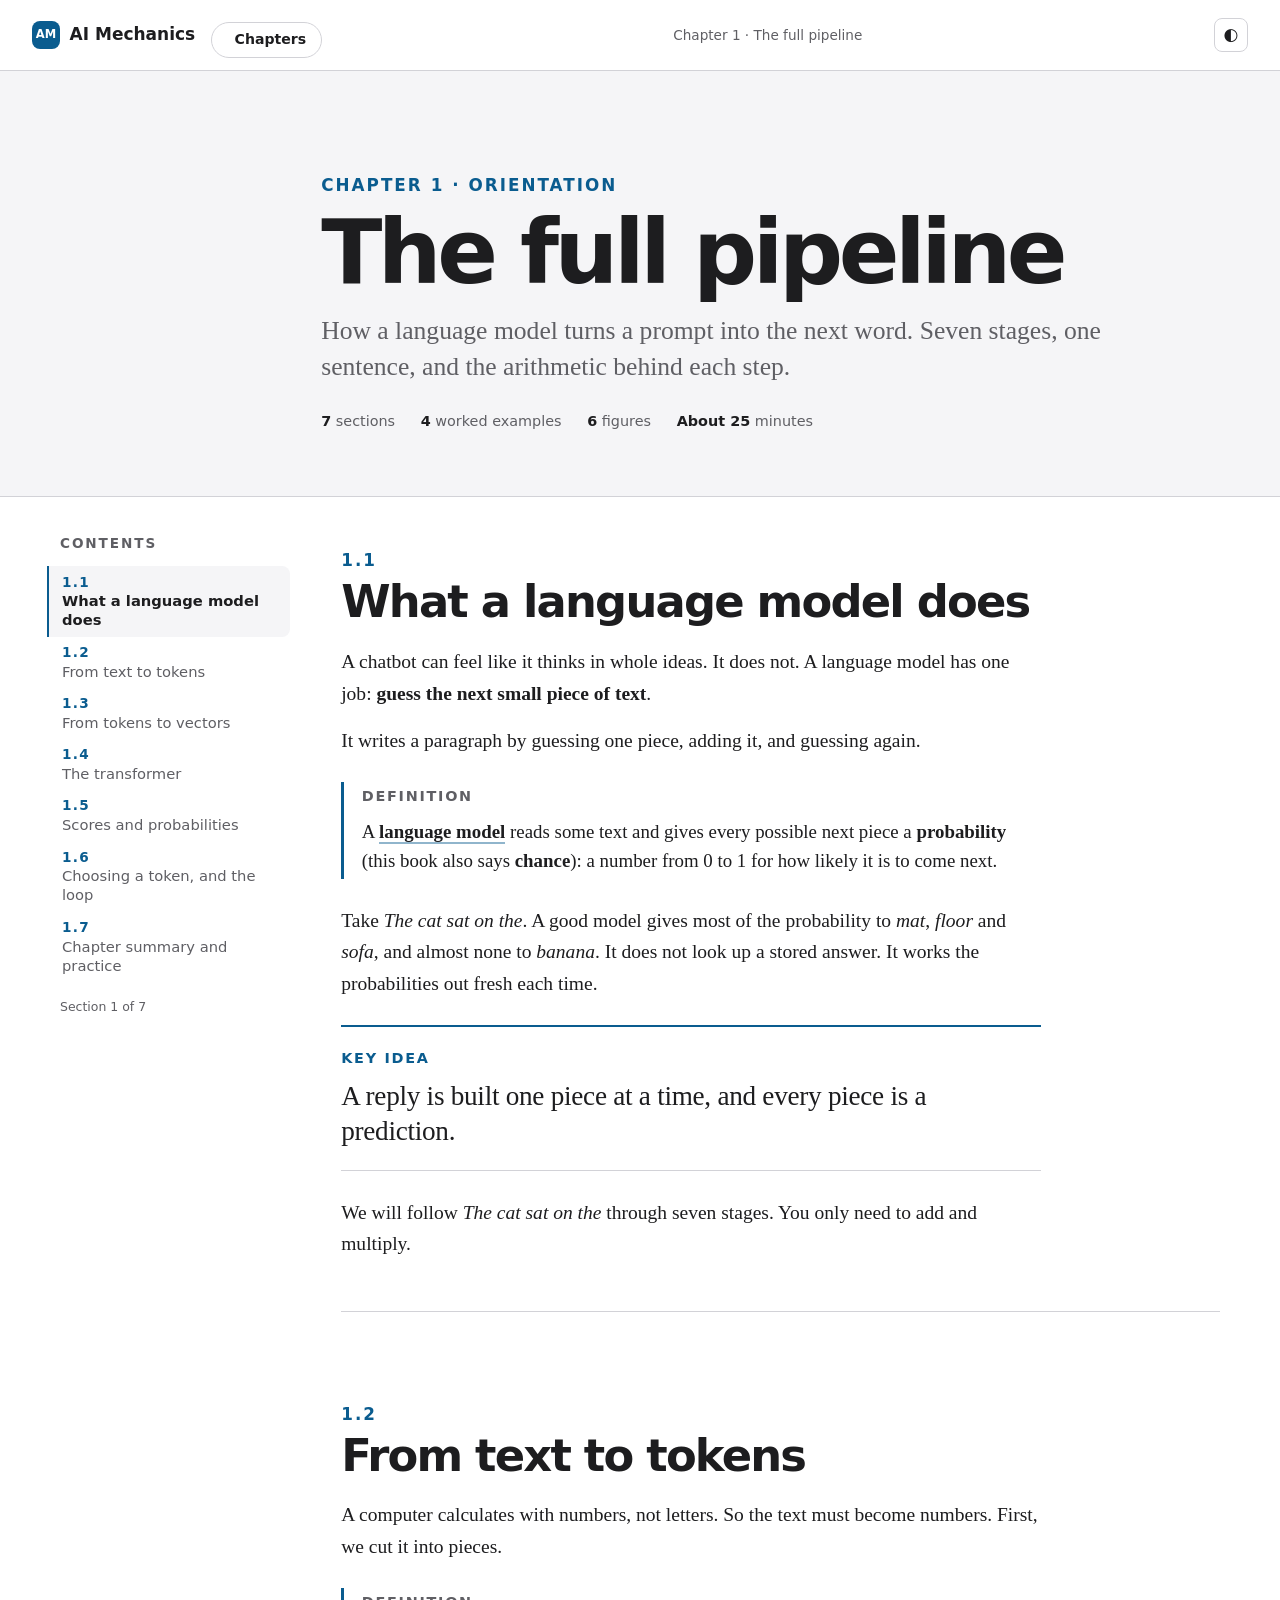
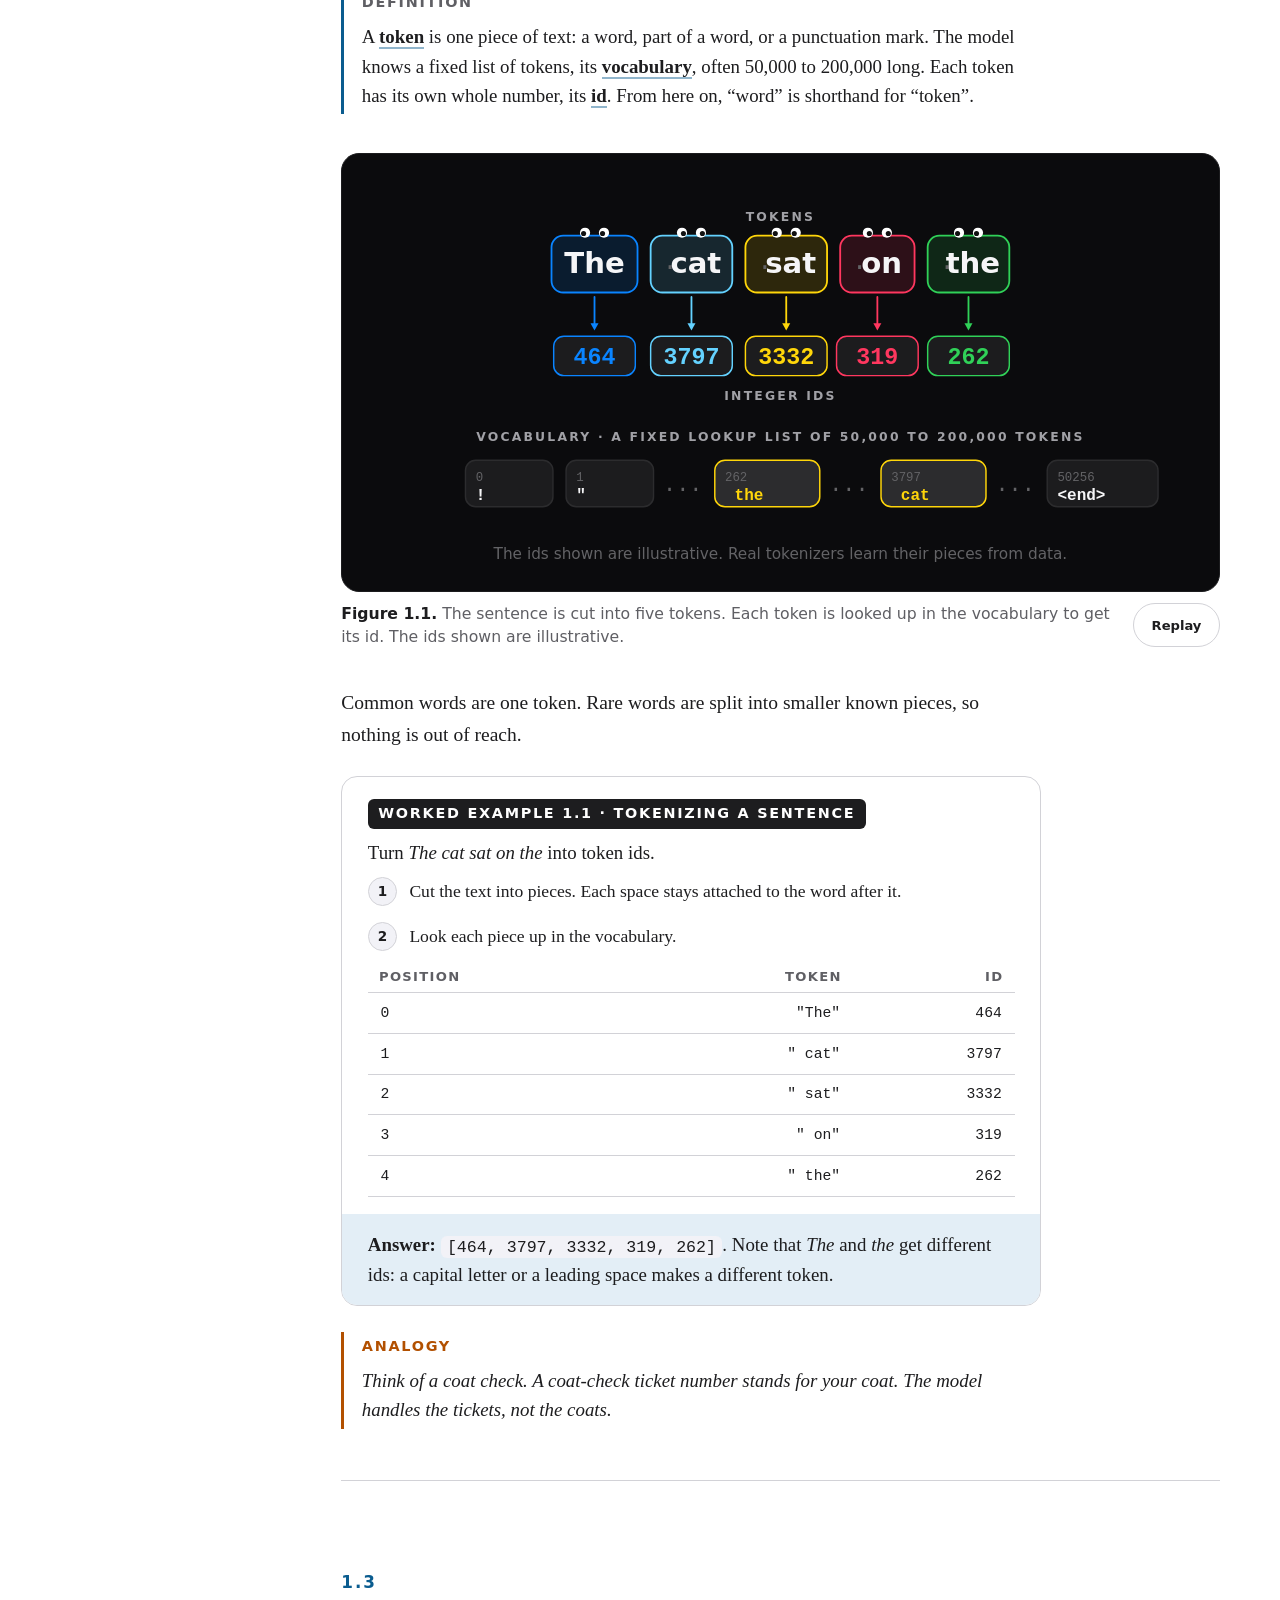
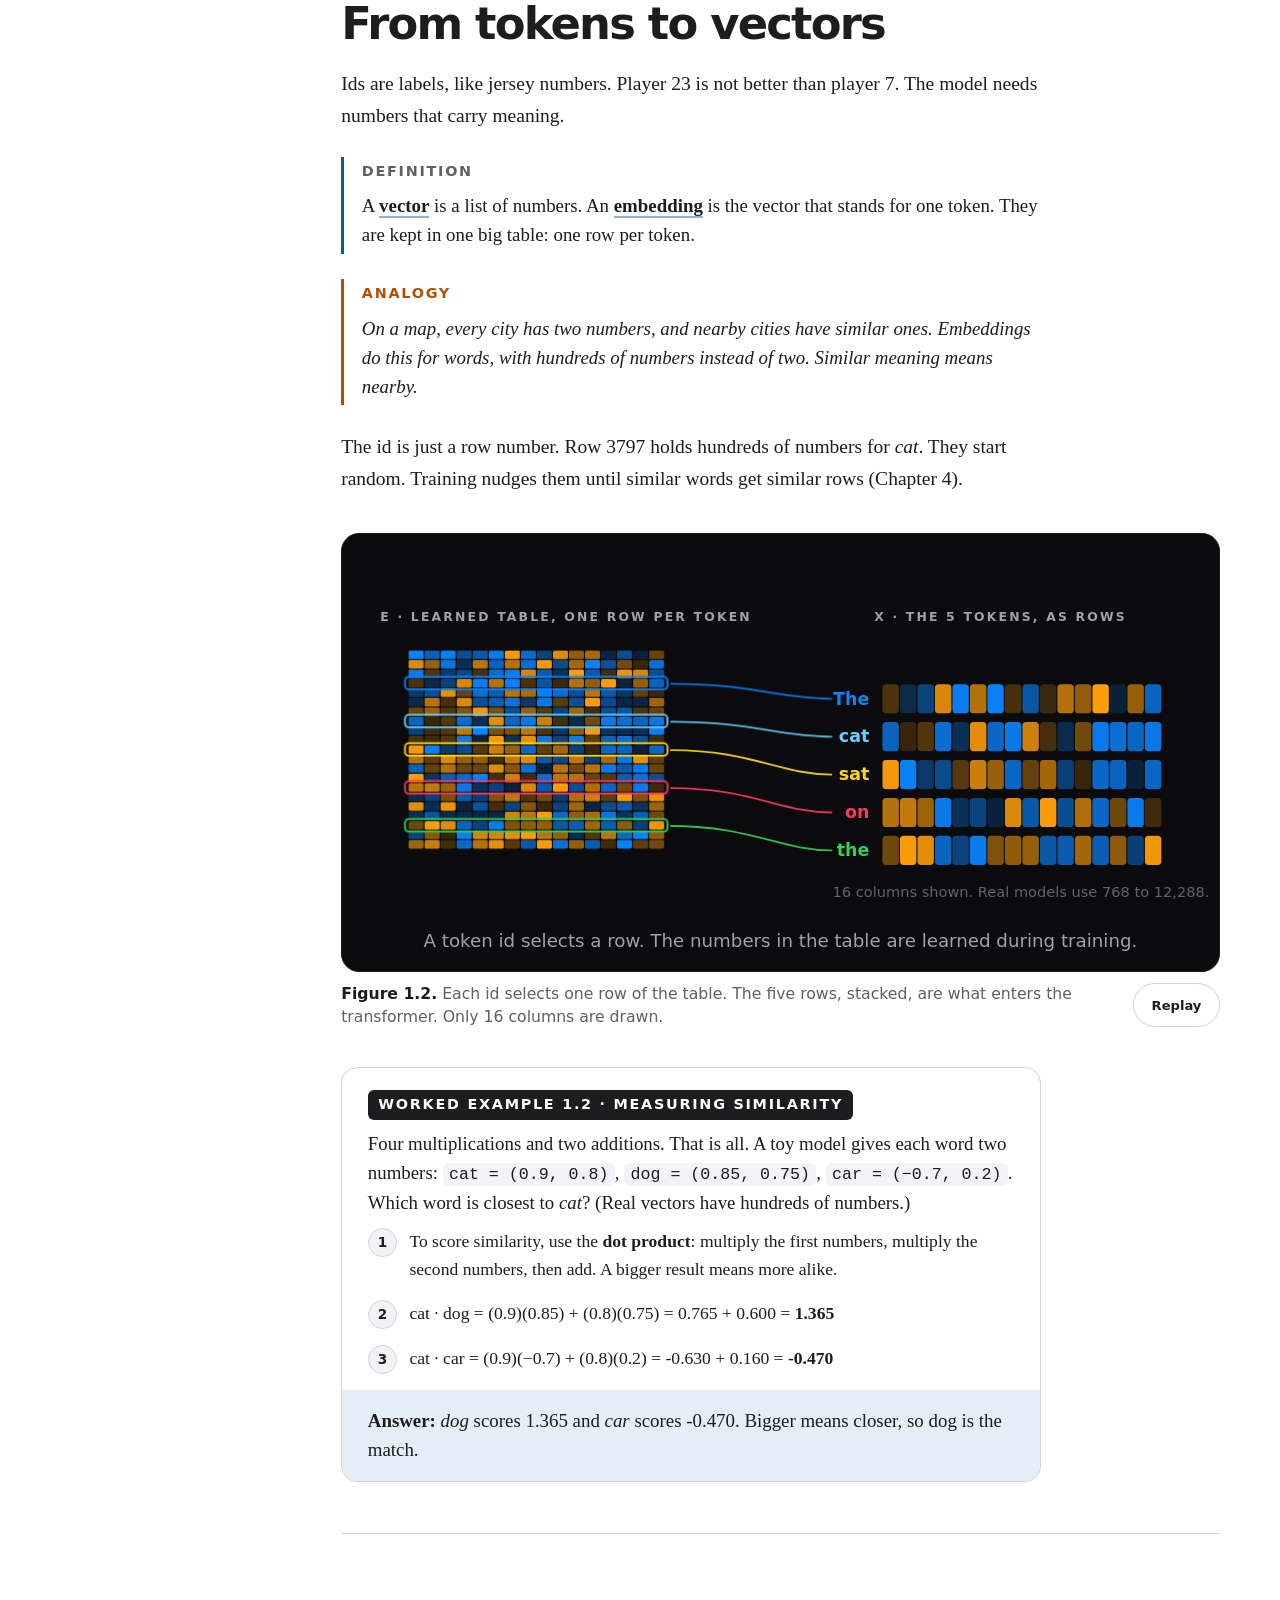
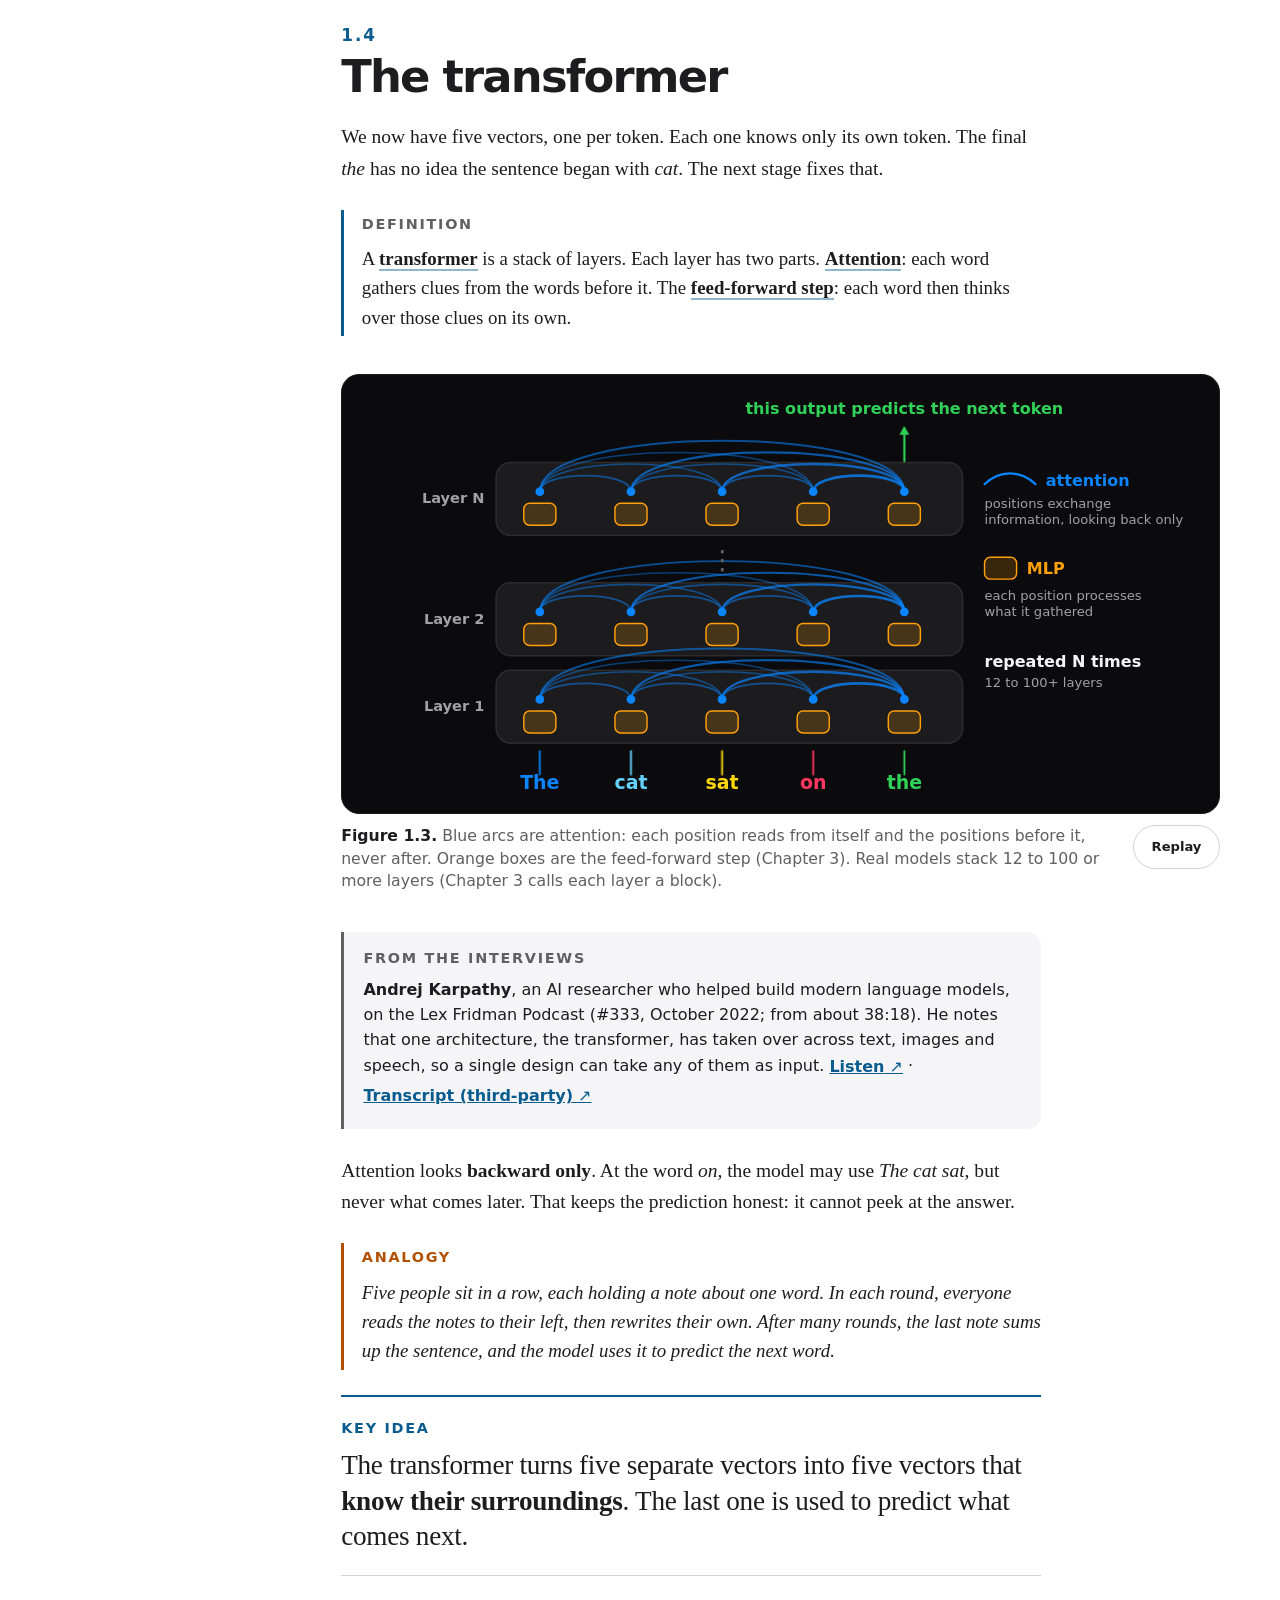
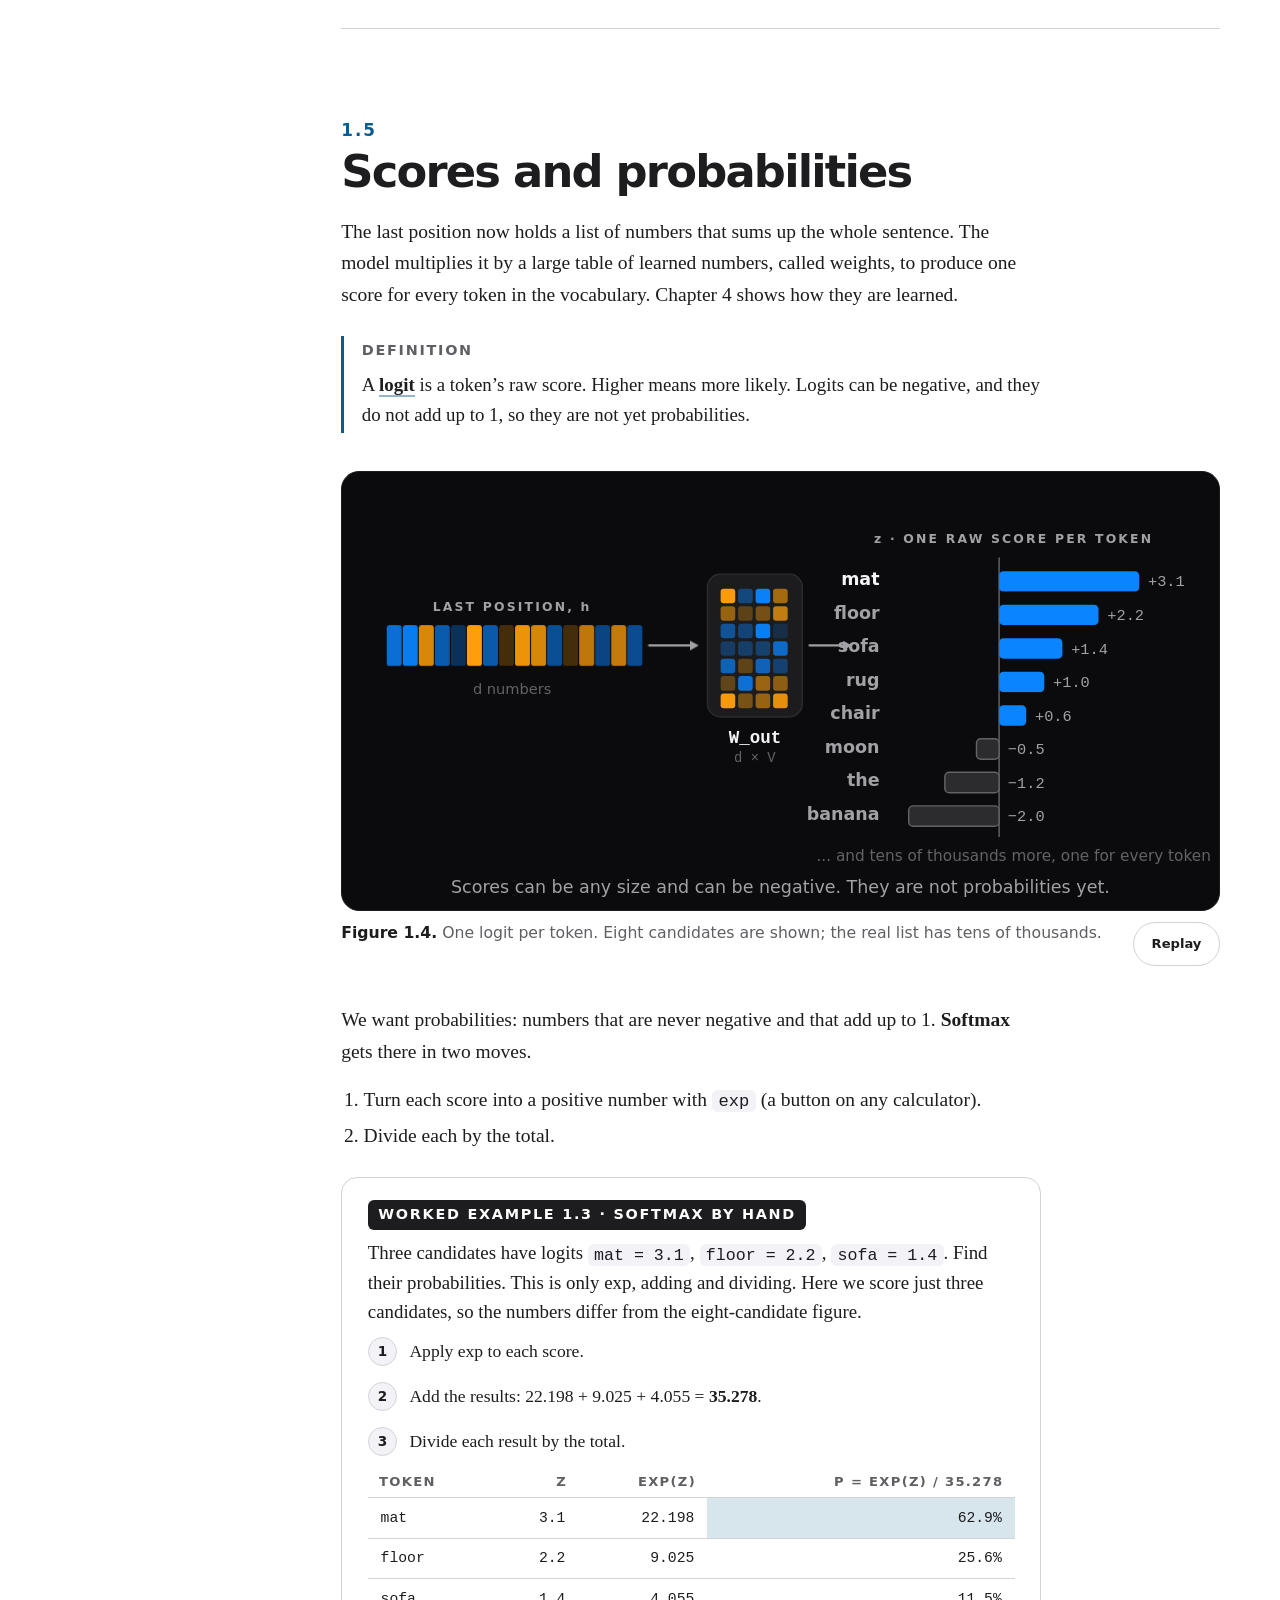
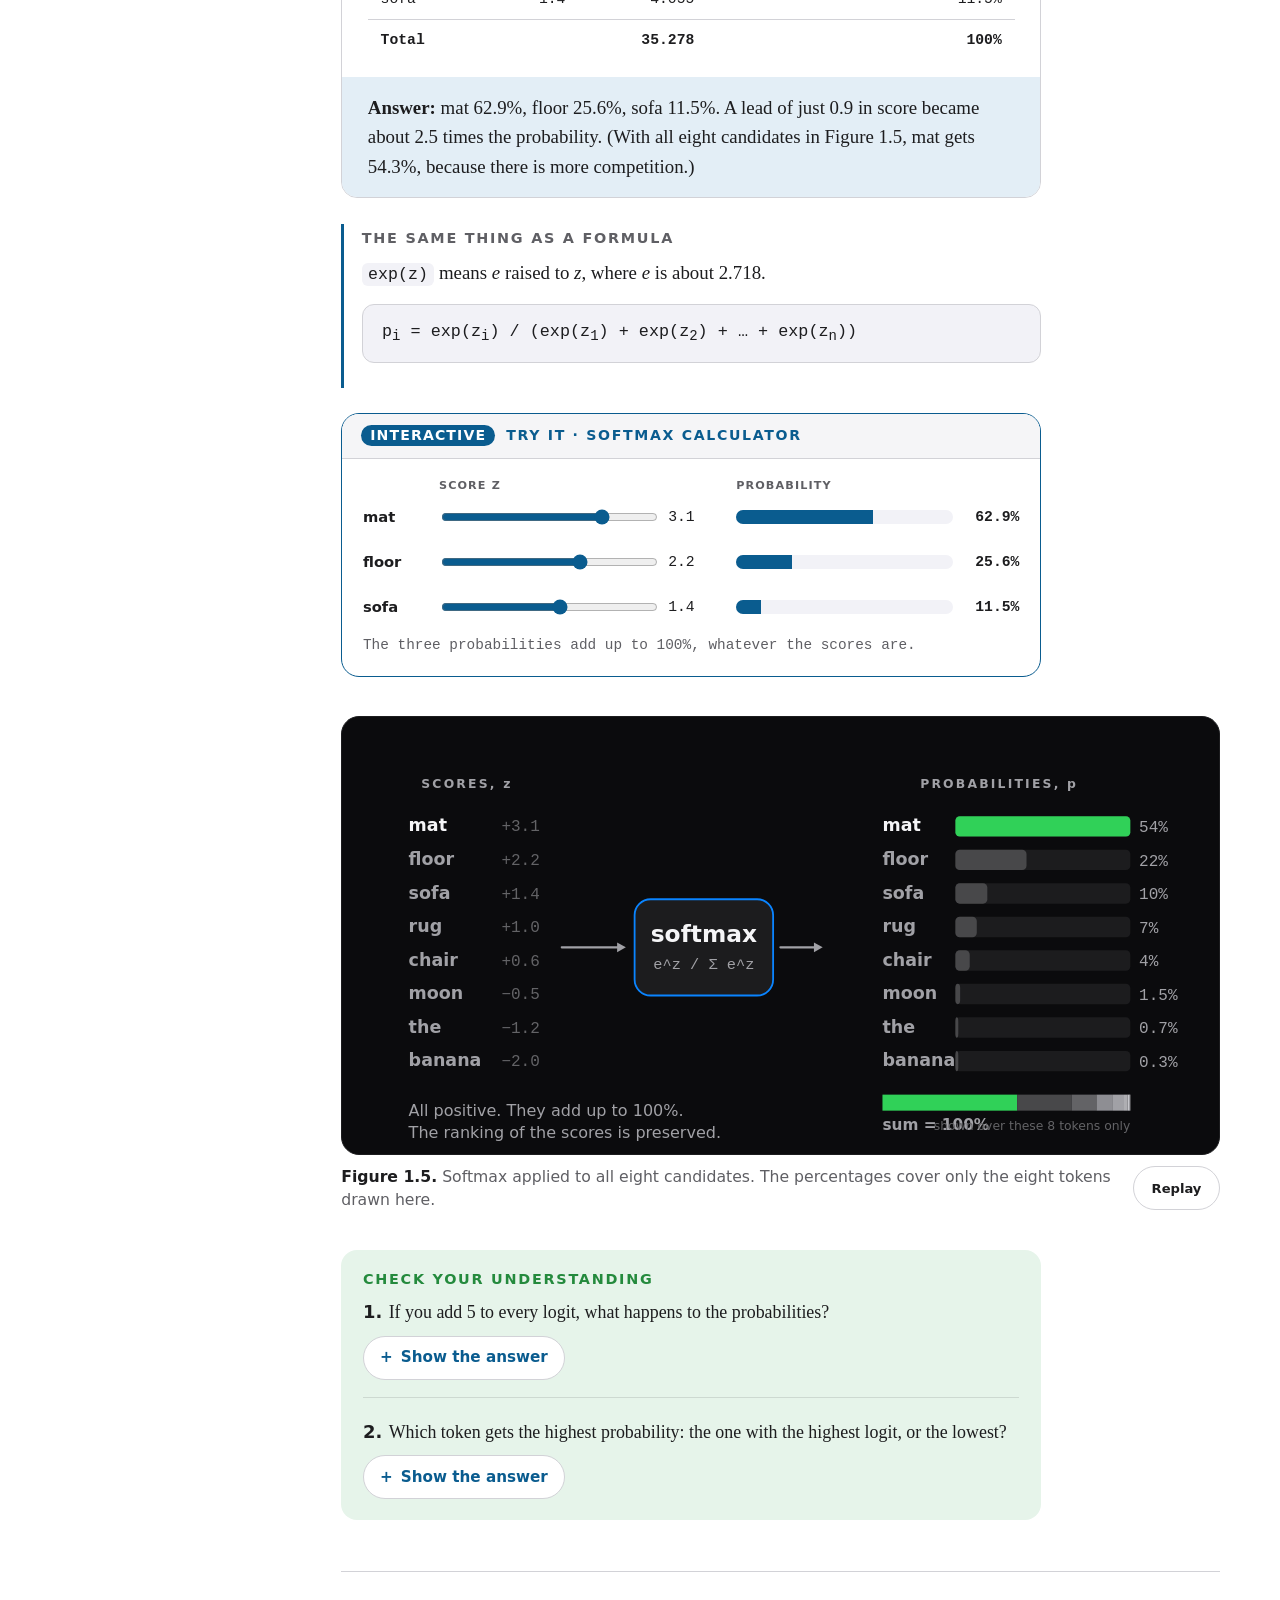
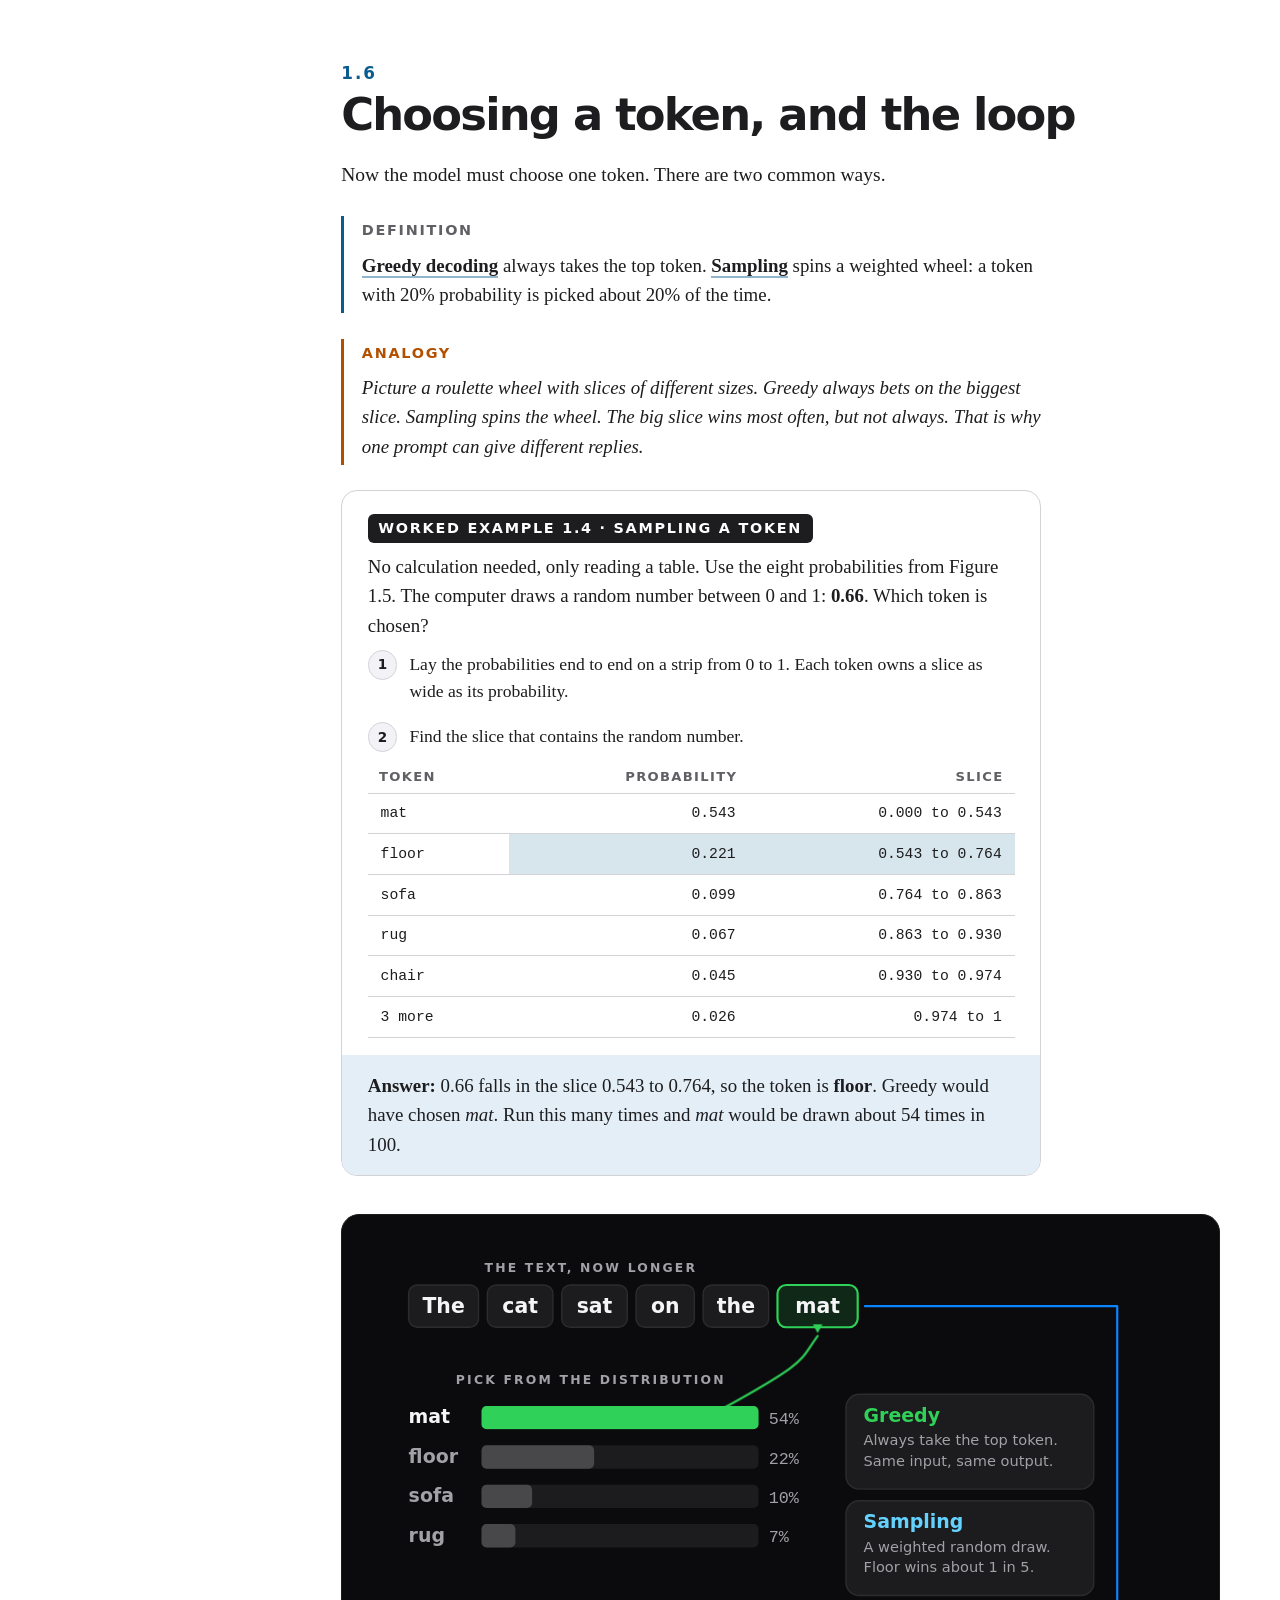
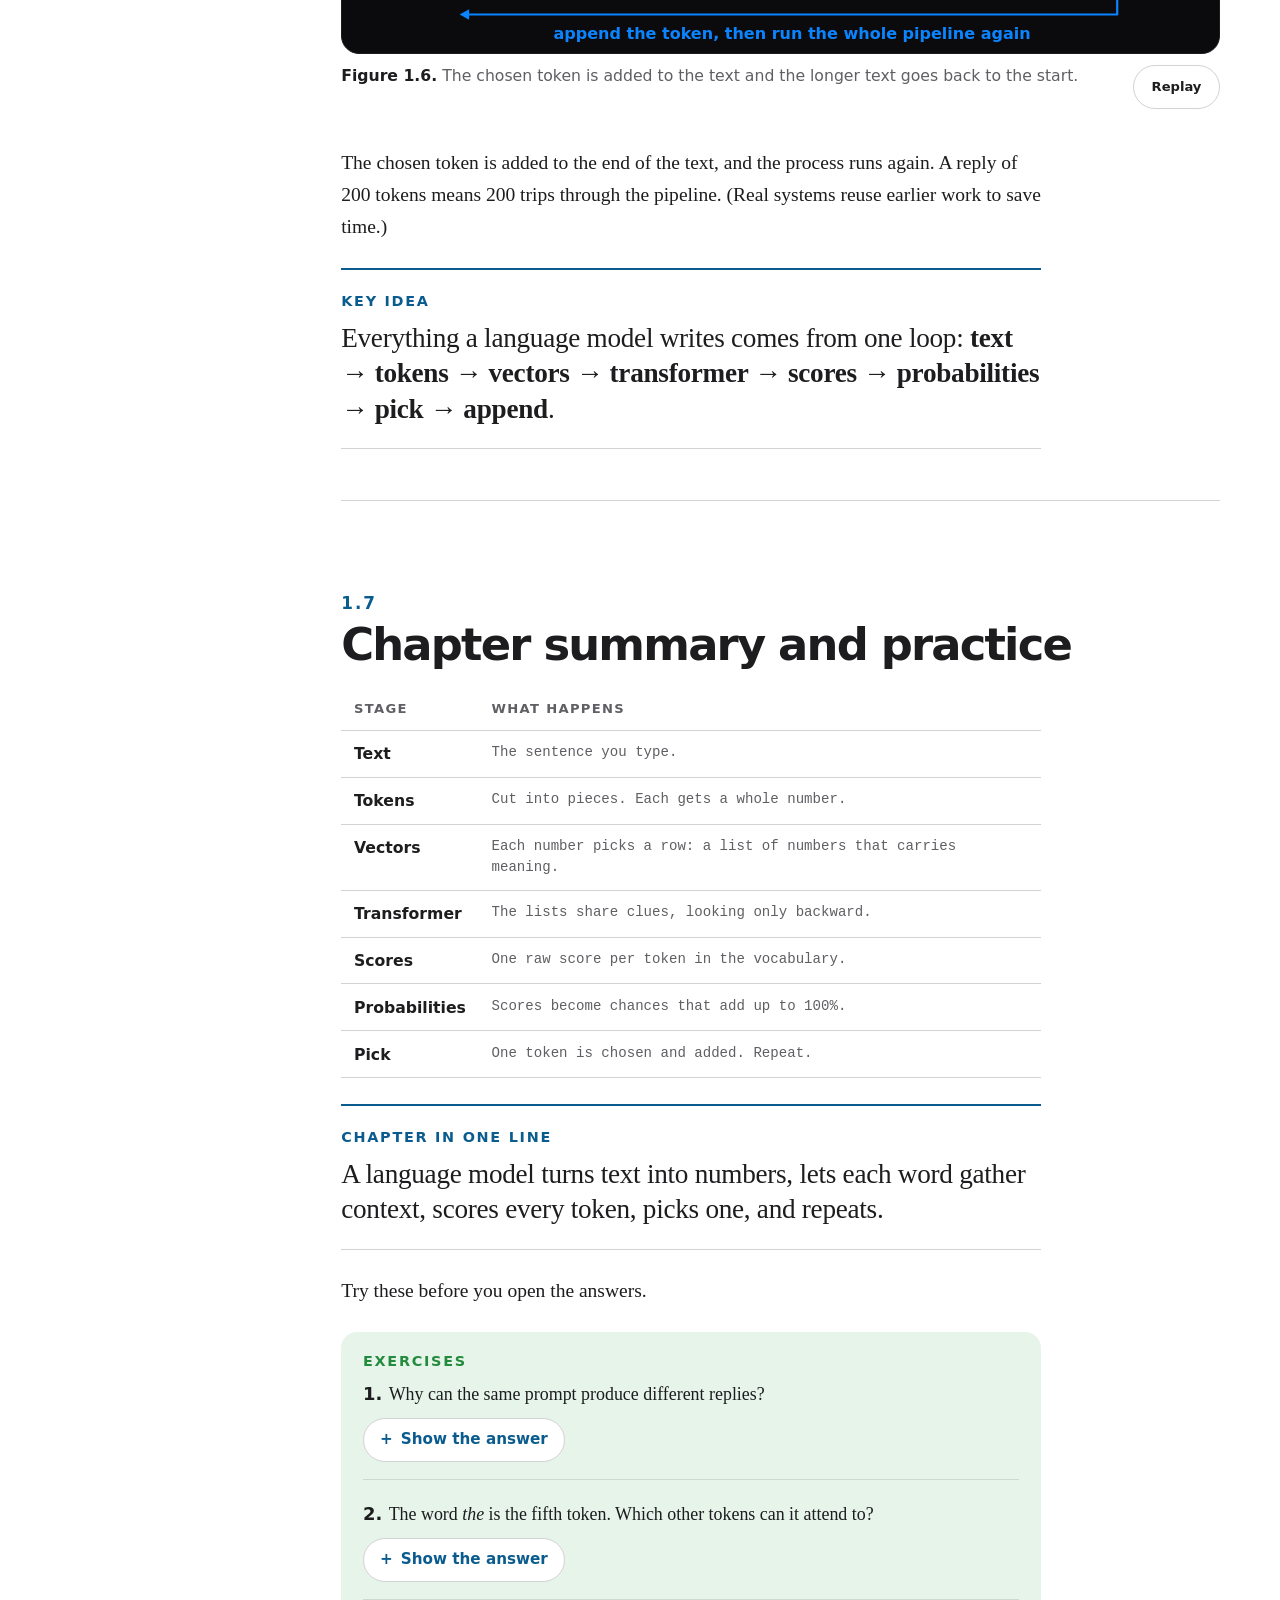
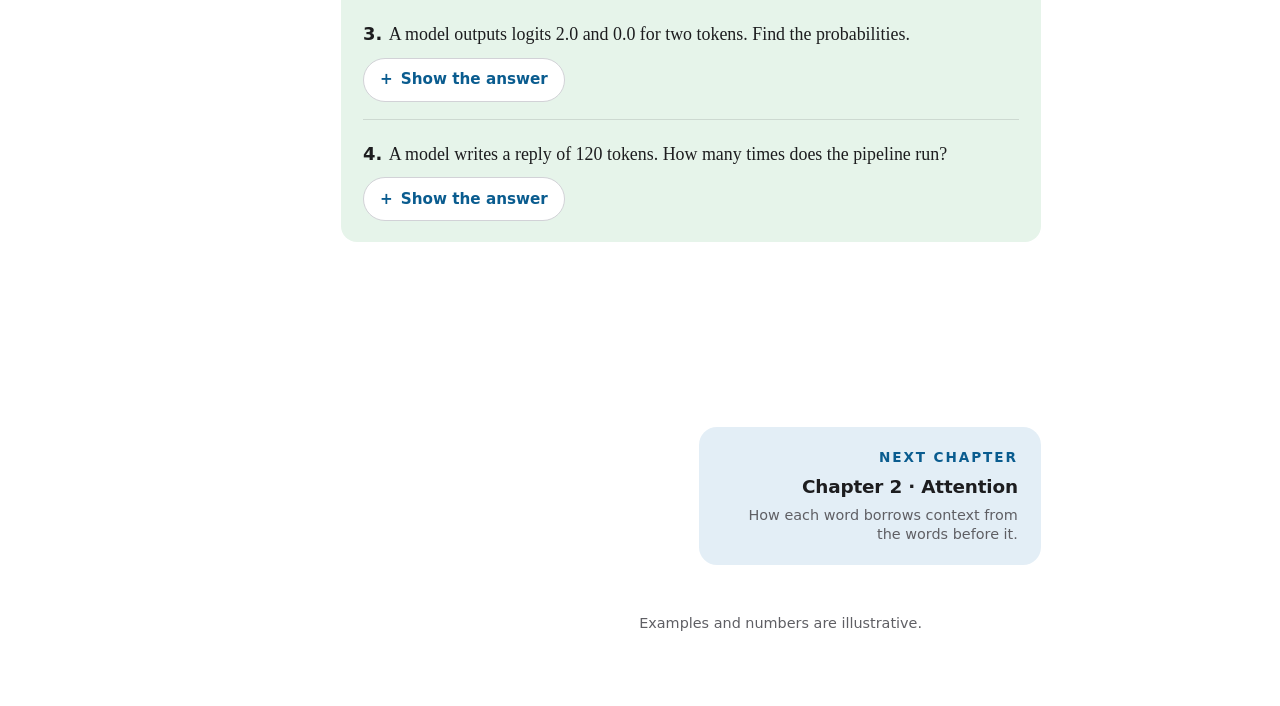
==== chapter1.html @ 391e8fcd "Publish AI Mechanics: a nine-chapter course on how large language models work Static site (HTML, CSS" ====
<!doctype html>
<html lang="en">
<head>
<meta charset="utf-8">
<meta name="viewport" content="width=device-width, initial-scale=1">
<title>AI Mechanics: Chapter 1, The full pipeline</title>
<meta name="description" content="Follow one sentence from text to next word in seven stages.">
<meta name="theme-color" content="#0a5c8f">
<link rel="icon" href="favicon.svg" type="image/svg+xml">
<link rel="apple-touch-icon" href="assets/apple-touch-icon.png">
<link rel="canonical" href="https://matthewschmidt1-lgtm.github.io/ai-mechanics/chapter1.html">
<meta property="og:type" content="website">
<meta property="og:site_name" content="AI Mechanics">
<meta property="og:title" content="AI Mechanics: Chapter 1, The full pipeline">
<meta property="og:description" content="Follow one sentence from text to next word in seven stages.">
<meta property="og:url" content="https://matthewschmidt1-lgtm.github.io/ai-mechanics/chapter1.html">
<meta property="og:image" content="https://matthewschmidt1-lgtm.github.io/ai-mechanics/assets/og.png">
<meta name="twitter:card" content="summary_large_image">
<link rel="stylesheet" href="css/book.css?v=1.1">
</head>
<body>
<div id="app"><noscript><p style="font:17px/1.5 -apple-system,Segoe UI,Roboto,sans-serif;max-width:34em;margin:4rem auto;padding:0 1.2rem">AI Mechanics needs JavaScript to show its chapters and figures. Please turn it on, or open this page in a different browser.</p></noscript></div>
<script>window.__video=1; window.__story=0;</script>
<script src="js/kit.js?v=1.0"></script>
<script src="js/chapters.js?v=1.0"></script>
<script src="js/ill1.js?v=1.0"></script>
<script src="js/book.js?v=1.0"></script>
<script src="js/chapter1.js?v=1.0"></script>
</body>
</html>
---- css/book.css ----
:root{
  --bg:#fff; --bg2:#f5f5f7; --panel:#fff; --panel2:#f2f2f7; --ink:#1d1d1f; --muted:#5f5f64; --line:#d2d2d7;
  --brand:#0a5c8f; --on-brand:#fff; --good:#248a3d; --warn:#b25000; --canvas:#0b0b0d; --tint:#e3eef6; --tint2:#fdf3e1; --tint3:#e6f4ea;
  --serif:"New York","Iowan Old Style","Palatino Linotype",Palatino,Georgia,"Times New Roman",serif; --sans:-apple-system,BlinkMacSystemFont,"SF Pro Display","SF Pro Text","Segoe UI",Roboto,system-ui,"Helvetica Neue",Arial,sans-serif;
  --mono:ui-monospace,"SF Mono",Menlo,Consolas,"Liberation Mono",monospace; color-scheme:light;
}
@media (prefers-color-scheme: dark){:root:not([data-theme=light]){
  --bg:#000; --bg2:#0a0a0c; --panel:#1c1c1e; --panel2:#2c2c2e; --ink:#f5f5f7; --muted:#a1a1a6; --line:#3a3a3c;
  --brand:#3aa0d8; --on-brand:#06202f; --good:#30d158; --warn:#ff9f0a; --tint:#0a2433; --tint2:#2b2108; --tint3:#0d2616; color-scheme:dark;}}
:root[data-theme=dark]{--bg:#000; --bg2:#0a0a0c; --panel:#1c1c1e; --panel2:#2c2c2e; --ink:#f5f5f7; --muted:#a1a1a6; --line:#3a3a3c;--brand:#3aa0d8; --on-brand:#06202f; --good:#30d158; --warn:#ff9f0a; --tint:#0a2433; --tint2:#2b2108; --tint3:#0d2616; color-scheme:dark}
*{box-sizing:border-box}
html{scroll-behavior:smooth;scroll-padding-top:76px}
body{margin:0;background:var(--bg);color:var(--ink);font-family:var(--sans);font-size:17px;line-height:1.5;-webkit-font-smoothing:antialiased}
h1,h2,h3,h4,p,ol,ul{margin:0}
button{font:inherit;color:inherit}
svg{display:block;max-width:100%}
a{color:var(--brand)}

.top{position:sticky;top:0;z-index:40;display:flex;align-items:center;gap:1rem;padding:.75rem clamp(16px,3vw,32px);background:color-mix(in srgb,var(--bg) 84%,transparent);backdrop-filter:saturate(180%) blur(18px);border-bottom:1px solid var(--line)}
.brand{display:flex;align-items:center;gap:.6rem;font-weight:600;text-decoration:none;color:var(--ink)}
.logo{width:28px;height:28px;border-radius:8px;background:var(--brand);color:var(--on-brand);display:grid;place-items:center;font-size:.72rem;font-weight:700}
.crumb{margin-left:auto;margin-right:auto;font-size:.85rem;color:var(--muted);font-weight:500}
.icon-btn{width:34px;height:34px;border-radius:8px;border:1px solid var(--line);background:transparent;cursor:pointer;display:grid;place-items:center}
.pbar{position:absolute;left:0;bottom:-1px;height:2px;background:var(--brand);width:0}

.chapter-hero{background:var(--bg2);border-bottom:1px solid var(--line);padding:clamp(48px,8vw,104px) clamp(18px,4vw,40px)}
.chapter-hero .in{max-width:1240px;margin:0 auto}
.kicker{font-size:.8rem;font-weight:600;letter-spacing:.14em;text-transform:uppercase;color:var(--brand)}
.chapter-hero h1{font-family:var(--sans);font-size:clamp(2.6rem,7vw,5.6rem);font-weight:600;letter-spacing:-.05em;line-height:1;margin:.6rem 0 1rem}
.chapter-hero .sub{font-family:var(--serif);font-size:clamp(1.2rem,2vw,1.6rem);color:var(--muted);max-width:34em;line-height:1.4}
.meta{display:flex;gap:1.6rem;flex-wrap:wrap;margin-top:1.6rem;font-size:.9rem;color:var(--muted)}
.meta b{color:var(--ink);font-weight:600}

.layout{display:grid;grid-template-columns:230px minmax(0,1fr);gap:clamp(24px,4vw,64px);max-width:1240px;margin:0 auto;padding:0 clamp(18px,4vw,40px)}
.toc{position:sticky;top:76px;align-self:start;padding:36px 0;font-size:.92rem}
.toc h4{font-size:.72rem;letter-spacing:.14em;text-transform:uppercase;color:var(--muted);font-weight:600;margin-bottom:.8rem}
.toc a{display:block;padding:.45rem .8rem;margin-left:-.8rem;border-left:2px solid transparent;color:var(--muted);text-decoration:none;line-height:1.3}
.toc a:hover{color:var(--ink)}
.toc a.on{color:var(--ink);border-left-color:var(--brand);font-weight:600}
.toc a span{display:block;font-size:.72rem;letter-spacing:.1em;color:var(--brand);font-weight:600}
article{min-width:0;padding:clamp(28px,4vw,56px) 0 96px}

section.sec{padding-top:clamp(36px,5vw,64px);margin-top:clamp(20px,3vw,36px);border-top:1px solid var(--line)}
section.sec:first-of-type{border-top:0;margin-top:0;padding-top:0}
.sec-n{font-size:.8rem;font-weight:600;letter-spacing:.14em;color:var(--brand)}
h2{font-family:var(--sans);font-size:clamp(1.9rem,3.6vw,2.8rem);font-weight:600;letter-spacing:-.04em;line-height:1.08;margin:.3rem 0 1.2rem;max-width:20em}
h3{font-family:var(--sans);font-size:1.3rem;font-weight:600;letter-spacing:-.02em;margin:2rem 0 .6rem}
.prose{max-width:700px}
.prose p{font-family:var(--serif);font-size:1.22rem;line-height:1.62;margin:0 0 1.1rem}
.prose p b,.prose p strong{font-weight:700}
.prose p i{font-style:italic}
.term{border-bottom:2px solid color-mix(in srgb,var(--brand) 45%,transparent);font-weight:600}
code,.mono{font-family:var(--mono);font-size:.88em;background:var(--panel2);padding:.1em .38em;border-radius:6px}
.eq{font-family:var(--mono);font-size:1.05rem;background:var(--panel2);border:1px solid var(--line);border-radius:12px;padding:.9rem 1.2rem;margin:1rem 0 1.3rem;max-width:700px;overflow-x:auto;white-space:nowrap}

.box{max-width:700px;border-radius:16px;padding:1.1rem 1.3rem 1.2rem;margin:1.6rem 0;border:1px solid var(--line);background:var(--panel)}
.box .lab{font-size:.72rem;font-weight:700;letter-spacing:.14em;text-transform:uppercase;margin-bottom:.45rem;display:block}
.box p{font-family:var(--serif);font-size:1.12rem;line-height:1.55;margin:0 0 .6rem}
.box p:last-child{margin-bottom:0}
.box.def{border-left:5px solid var(--brand)}.box.def .lab{color:var(--brand)}
.box.key{background:var(--tint);border-color:transparent}.box.key .lab{color:var(--brand)}
.box.analogy{background:var(--tint2);border-color:transparent}.box.analogy .lab{color:var(--warn)}
.box.example{max-width:760px;background:var(--panel);border:1.5px solid var(--ink);padding:1.3rem 1.5rem 1.5rem}.box.example .lab{color:var(--ink)}
.box.check{background:var(--tint3);border-color:transparent}.box.check .lab{color:var(--good)}
.box.note{background:var(--bg2);border-color:transparent}.box.note .lab{color:var(--muted)}
.box ol.steps{list-style:none;padding:0;counter-reset:s;margin:.6rem 0 0}
.box ol.steps li{counter-increment:s;position:relative;padding:.1rem 0 1rem 2.6rem;font-family:var(--serif);font-size:1.1rem;line-height:1.55}
.box ol.steps li::before{content:counter(s);position:absolute;left:0;top:.05rem;width:1.7rem;height:1.7rem;border-radius:50%;background:var(--ink);color:var(--bg);font-family:var(--sans);font-weight:700;font-size:.85rem;display:grid;place-items:center}
.box ol.steps li:last-child{padding-bottom:0}
table.calc{border-collapse:collapse;margin:.7rem 0;font-family:var(--mono);font-size:.92rem;width:100%;max-width:640px}
table.calc th{font-family:var(--sans);font-size:.72rem;letter-spacing:.1em;text-transform:uppercase;color:var(--muted);text-align:right;padding:.35rem .7rem;border-bottom:1.5px solid var(--line);font-weight:600}
table.calc th:first-child,table.calc td:first-child{text-align:left}
table.calc td{padding:.4rem .7rem;text-align:right;border-bottom:1px solid var(--line)}
table.calc tr.sum td{font-weight:700;border-top:1.5px solid var(--ink);border-bottom:0}
table.calc .hl{background:color-mix(in srgb,var(--brand) 16%,transparent)}
details{margin-top:.6rem}
summary{cursor:pointer;font-family:var(--sans);font-weight:600;font-size:.95rem;color:var(--brand);list-style:none}
summary::-webkit-details-marker{display:none}
summary::before{content:"+  ";font-weight:700}
details[open] summary::before{content:"\2212  "}
details .ans{margin-top:.6rem;padding-top:.6rem;border-top:1px solid color-mix(in srgb,var(--ink) 15%,transparent)}
.q{margin:0 0 1.3rem;padding-bottom:1.1rem;border-bottom:1px solid color-mix(in srgb,var(--ink) 12%,transparent)}
.q:last-child{border:0;margin:0;padding:0}
.q .qt{font-family:var(--serif);font-size:1.12rem;line-height:1.5}
.q .qn{font-family:var(--sans);font-weight:700;margin-right:.4rem}

figure{margin:2rem 0;max-width:980px}
.fig-art{position:relative;background:var(--canvas);border:1px solid #1c1c1e;border-radius:22px;overflow:hidden;aspect-ratio:2/1}
.fig-art svg{width:100%;height:100%}
figcaption{display:flex;gap:1rem;align-items:flex-start;justify-content:space-between;margin-top:.8rem;font-size:.95rem;color:var(--muted);line-height:1.45;max-width:760px}
figcaption b{color:var(--ink);font-weight:600}
.replay{flex:none;border:1px solid var(--line);background:transparent;border-radius:980px;padding:.3rem .85rem;font-size:.82rem;font-weight:600;cursor:pointer;color:var(--ink)}
.replay:hover{border-color:var(--brand);color:var(--brand)}

/* interactive */
.widget{max-width:760px;margin:1.6rem 0;border:1px solid var(--line);border-radius:18px;background:var(--panel);overflow:hidden}
.widget .wh{padding:.7rem 1.2rem;background:var(--bg2);border-bottom:1px solid var(--line);font-size:.72rem;font-weight:700;letter-spacing:.14em;text-transform:uppercase;color:var(--brand)}
.widget .wb{padding:1.2rem 1.3rem}
.wrow{display:grid;grid-template-columns:64px 1fr 56px 1fr 54px;gap:12px;align-items:center;margin-bottom:.8rem;font-family:var(--mono);font-size:.92rem}
.wrow b{font-family:var(--sans);font-weight:600}
.wrow input[type=range]{width:100%;accent-color:var(--brand)}
.wrow .bar{height:14px;border-radius:7px;background:var(--panel2);overflow:hidden}
.wrow .bar i{display:block;height:100%;background:var(--brand);width:0;transition:width .25s}
.wrow .pc{text-align:right;font-weight:700}
.wsum{font-family:var(--mono);font-size:.9rem;color:var(--muted);margin-top:.4rem}
.wcol{display:grid;grid-template-columns:64px 1fr 56px 1fr 54px;gap:12px;font-size:.7rem;letter-spacing:.1em;text-transform:uppercase;color:var(--muted);font-weight:600;margin-bottom:.4rem}

.summary-table{width:100%;max-width:760px;border-collapse:collapse;margin:1rem 0}
.summary-table td,.summary-table th{padding:.7rem .8rem;border-bottom:1px solid var(--line);text-align:left;vertical-align:top;font-size:.98rem}
.summary-table th{font-size:.72rem;letter-spacing:.1em;text-transform:uppercase;color:var(--muted)}
.summary-table td:first-child{font-weight:600;white-space:nowrap}
.summary-table td:nth-child(2){font-family:var(--mono);font-size:.88rem;color:var(--muted)}
.foot{padding:48px 0 72px;text-align:center;color:var(--muted);font-size:.9rem}


@media (max-width:620px){.prose p{font-size:1.1rem}.wrow,.wcol{grid-template-columns:52px 1fr 44px}.wrow .bar,.wrow .bar+.pc,.wcol span:nth-child(n+4){display:none}.fig-art{aspect-ratio:1.4/1}}
@media print{.top,.toc,.replay{display:none}.layout{display:block}}

/* illustration animation (used by the figures) */
.rise{opacity:0;animation:rise .7s cubic-bezier(.2,.8,.2,1) forwards;animation-delay:var(--d,0s);transform-box:fill-box;transform-origin:center}
@keyframes rise{from{opacity:0;transform:translateY(14px)}to{opacity:1;transform:none}}
.blink{animation:blink 1.05s steps(2) infinite}
@keyframes blink{50%{opacity:0}}
.fadeout{animation:fadeout .4s 1.7s forwards}
@keyframes fadeout{to{opacity:0}}
.flow{animation:flow 1.2s linear infinite}
@keyframes flow{to{stroke-dashoffset:-24}}
@media (prefers-reduced-motion: reduce){.rise{animation-duration:.01ms;animation-delay:0s}}
.chnav{display:grid;grid-template-columns:1fr 1fr;gap:16px;max-width:760px;margin:64px 0 0}
.chnav a{display:block;padding:1.2rem 1.4rem;border:1px solid var(--line);border-radius:18px;text-decoration:none;color:var(--ink);font-weight:600;font-size:1.15rem;letter-spacing:-.01em;background:var(--panel);transition:border-color .2s,transform .2s}
.chnav a:hover{border-color:var(--brand);transform:translateY(-2px)}
.chnav a span{display:block;font-size:.72rem;letter-spacing:.14em;text-transform:uppercase;color:var(--brand);margin-bottom:.3rem}
.chnav a.nx{text-align:right;grid-column:2}
.wrow.wide{grid-template-columns:64px 1fr 54px}
@media (max-width:620px){.chnav{grid-template-columns:1fr}.chnav a.nx{grid-column:1}}

/* ---- review pass: one reading edge, quieter boxes, one loud Key idea, clearer wayfinding ---- */
.box,.box.example,.widget,figcaption,.chnav,.summary-table,.eq,table.calc{max-width:700px}
figure{max-width:100%;margin:2.4rem 0}
figcaption{max-width:none;margin-top:.7rem;font-size:.98rem}
figcaption b{color:var(--ink)}
.fig-art{border-radius:18px}
.replay{min-height:36px}
section.sec{padding-top:clamp(56px,7vw,96px);margin-top:clamp(28px,4vw,56px)}
.sec-n{font-size:.85rem}
.chapter-hero{padding-bottom:clamp(36px,5vw,64px)}
@media (min-width:861px){.chapter-hero .in{padding-left:calc(230px + clamp(24px,4vw,64px))}}
@media (min-width:861px) and (max-width:1100px){.layout{grid-template-columns:180px minmax(0,1fr);gap:28px}.chapter-hero .in{padding-left:calc(180px + 28px)}.toc{font-size:.85rem}}
.prose p{margin-bottom:1rem}
.box p{font-size:1.18rem}

/* quiet definitions and analogies */
.box.def,.box.analogy,.box.note{background:none;border:0;border-left:3px solid var(--brand);border-radius:0;padding:.25rem 0 .25rem 1.1rem}
.box.analogy{border-left-color:var(--warn)}
.box.note{border-left-color:var(--line)}
.box.def .lab,.box.note .lab{color:var(--muted)}
.box.analogy p{font-style:italic}
/* the one loud callout */
.box.key{background:none;border:0;border-top:2px solid var(--brand);border-bottom:1px solid var(--line);border-radius:0;padding:1.3rem 0}
.box.key p{font-size:clamp(1.35rem,2.4vw,1.7rem);line-height:1.3;letter-spacing:-.01em;font-weight:500}
/* worked example: calmer frame, answer row stands out */
.box.example{border:1px solid var(--line);padding:1.4rem 1.6rem}
.box.example .lab{display:inline-block;background:var(--ink);color:var(--bg);padding:.25rem .65rem;border-radius:6px}
.box.example > p:last-child{background:var(--tint);margin:1.1rem -1.6rem -1.4rem;padding:1rem 1.6rem;border-radius:0 0 15px 15px}
table.calc{font-variant-numeric:tabular-nums}
table.calc td{padding:.55rem .8rem}
/* answers and widgets read as controls */
summary{display:inline-flex;align-items:center;gap:.5rem;padding:.5rem 1rem;border:1px solid var(--line);border-radius:980px;background:var(--panel);min-height:40px}
summary:hover{border-color:var(--brand)}
summary:focus-visible,.replay:focus-visible,.toc a:focus-visible{outline:2px solid var(--brand);outline-offset:2px}
details .ans{border-left:3px solid var(--good);padding-left:1rem;border-top:0}
.widget{border-color:var(--brand)}
.widget .wh::before{content:"Interactive";background:var(--brand);color:var(--on-brand);padding:.15rem .55rem;border-radius:980px;margin-right:.7rem;letter-spacing:.08em}
.widget input[type=range]{height:28px}
/* wayfinding */
.pbar{height:3px}
.toc a.on{background:var(--bg2);border-radius:0 8px 8px 0}
.toc a.done span::after{content:"  \2713";color:var(--good)}
.toc .count{margin-top:1rem;font-size:.78rem;color:var(--muted)}
@media (max-width:860px){
  .toc{display:flex;position:sticky;top:57px;z-index:30;gap:.4rem;overflow-x:auto;padding:.55rem 0;margin:0 calc(-1 * clamp(18px,4vw,40px));padding-left:clamp(18px,4vw,40px);background:var(--bg);border-bottom:1px solid var(--line);align-self:auto}
  .toc h4,.toc .count{display:none}
  .toc a{flex:none;margin:0;border:1px solid var(--line);border-radius:980px;padding:.3rem .8rem;white-space:nowrap}
  .toc a span{display:inline;margin-right:.35rem}
  .toc a.on{background:var(--brand);color:var(--on-brand);border-color:var(--brand)}
  .toc a.on span{color:var(--on-brand)}
  .layout{display:block;padding-top:0}
  .chapter-hero .in{padding-left:0}
}
@media (max-width:620px){
  .chapter-hero{padding:40px 18px 32px}
  figure{margin-left:-18px;margin-right:-18px}
  .fig-art{border-radius:0;border-left:0;border-right:0}
  figcaption{padding:0 18px}
  .summary-table td:nth-child(2),.summary-table th:nth-child(2){display:none}
  .summary-table td:first-child{white-space:normal}
  .box.example{padding:1.1rem 1.1rem}.box.example > p:last-child{margin:1rem -1.1rem -1.1rem;padding:.9rem 1.1rem}
  table.calc{display:block;overflow-x:auto}
}

ol.plain{margin:0 0 1rem;padding-left:1.4rem;font-family:var(--serif);font-size:1.22rem;line-height:1.6;max-width:700px}
ol.plain li{margin-bottom:.3rem}
.brand{white-space:nowrap}
.crumb{white-space:nowrap;overflow:hidden;text-overflow:ellipsis;min-width:0}
@media (max-width:620px){.crumb{display:none}.icon-btn{margin-left:auto}}

/* phone figures: keep text readable by letting the picture scroll sideways instead of shrinking */
.fig-hint{display:none}
@media (max-width:620px){
  .fig-art{aspect-ratio:auto;height:auto;overflow-x:auto;overflow-y:hidden;-webkit-overflow-scrolling:touch;scrollbar-width:thin}
  .fig-art svg{width:960px;height:480px;max-width:none}
  .fig-hint{display:block;padding:.5rem 18px 0;font-size:.8rem;color:var(--muted);letter-spacing:.02em}
}
.box.ref{background:var(--bg2);border:0;border-left:3px solid var(--muted);border-radius:0 14px 14px 0;padding:1rem 1.2rem 1.1rem}
.box.ref .lab{color:var(--muted)}
.box.ref p{font-family:var(--sans);font-size:1rem;line-height:1.55}
.box.ref a,.summary-table a{color:var(--brand);font-weight:600}

/* ---- second review pass ---- */
.replay{min-height:44px;padding:.45rem 1.1rem}
summary{min-height:44px}
.chnav a:focus-visible,.icon-btn:focus-visible,.box.ref a:focus-visible,.widget input:focus-visible,.brand:focus-visible,summary:focus-visible{outline:2px solid var(--brand);outline-offset:2px}
.box.ref a[target=_blank]::after,.summary-table a[target=_blank]::after{content:" \2197";font-weight:400}
.box.ref a{display:inline-block;padding:.15rem 0}
.box ol.steps li::before{background:var(--panel2);color:var(--ink);border:1px solid var(--line)}
:root[data-theme=dark] .sec-n,:root[data-theme=dark] .kicker,:root[data-theme=dark] .box .lab,:root[data-theme=dark] .widget .wh{color:#6cb8e6}
@media (prefers-color-scheme: dark){:root:not([data-theme=light]) .sec-n,:root:not([data-theme=light]) .kicker,:root:not([data-theme=light]) .box .lab,:root:not([data-theme=light]) .widget .wh{color:#6cb8e6}}
.box.def .lab,.box.note .lab,.box.ref .lab{color:var(--muted)}
.box.analogy .lab{color:var(--warn)}.box.check .lab{color:var(--good)}
@media (max-width:860px){
  .toc::before{content:attr(data-count);flex:none;align-self:center;font-size:.78rem;font-weight:600;color:var(--muted);padding-right:.5rem}
  .toc a{min-height:40px;display:inline-flex;align-items:center}
}
@media (max-width:620px){
  .icon-btn{width:44px;height:44px}
  table.calc{border-right:3px solid var(--line)}
  table.calc th,table.calc td{padding:.5rem .55rem;font-size:.85rem}
  .widget input[type=range]{height:44px}
}

/* larger eyebrows: the small uppercase labels above titles and boxes */
.kicker{font-size:1.05rem;letter-spacing:.12em}
.sec-n{font-size:1.05rem;letter-spacing:.12em}
.box .lab{font-size:.9rem;letter-spacing:.12em;margin-bottom:.55rem}
.widget .wh{font-size:.88rem;letter-spacing:.12em}
.toc h4{font-size:.85rem}
.toc a span{font-size:.85rem}
.chnav a span{font-size:.85rem}
.summary-table th,table.calc th{font-size:.82rem}
.box.example .lab{font-size:.9rem}
@media (max-width:620px){.kicker,.sec-n{font-size:.95rem}.box .lab{font-size:.85rem}}

/* chapters menu and richer chapter cards */
.top details.ch{position:relative}
.top details.ch summary{display:inline-flex;align-items:center;min-height:36px;padding:.3rem .9rem;border:1px solid var(--line);border-radius:980px;font-size:.88rem;font-weight:600;color:var(--ink);cursor:pointer;list-style:none;background:transparent}
.top details.ch summary::before{content:"";}
.top details.ch[open] summary{border-color:var(--brand);color:var(--brand)}
.top details.ch ul{position:absolute;top:46px;left:0;width:340px;max-height:72vh;overflow:auto;background:var(--panel);border:1px solid var(--line);border-radius:14px;padding:.4rem;list-style:none;margin:0;box-shadow:0 18px 50px rgba(0,0,0,.22);z-index:60}
.top details.ch a{display:flex;gap:.7rem;align-items:baseline;padding:.6rem .8rem;min-height:44px;border-radius:8px;color:var(--ink);text-decoration:none;font-size:.95rem}
.top details.ch a:hover{background:var(--bg2)}
.top details.ch a[aria-current]{background:var(--bg2);font-weight:600}
.top details.ch a b{flex:none;width:1.2rem;color:var(--brand);font-weight:700}
.top details.ch .tick{color:var(--good);font-style:normal}
.chnav a small{display:block;font-weight:400;font-size:.9rem;color:var(--muted);margin-top:.35rem;letter-spacing:0;line-height:1.35}
.chnav a.nx{background:var(--tint);border-color:transparent}
@media (max-width:620px){.top details.ch ul{position:fixed;left:12px;right:12px;width:auto;top:58px}.top details.ch summary{padding:.3rem .75rem}}

/* course home */
.home-hero{background:var(--bg2);border-bottom:1px solid var(--line);padding:clamp(56px,9vw,120px) clamp(18px,4vw,40px)}
.home-hero .in,.home-main{max-width:1040px;margin:0 auto}
.home-hero h1{font-size:clamp(2.8rem,8vw,6rem);font-weight:600;letter-spacing:-.055em;line-height:1;margin:.7rem 0 1.1rem}
.home-hero .sub{font-family:var(--serif);font-size:clamp(1.2rem,2.2vw,1.7rem);color:var(--muted);max-width:30em;line-height:1.4}
.home-hero .row{display:flex;gap:1rem;align-items:center;flex-wrap:wrap;margin-top:1.8rem}
.btn{display:inline-flex;align-items:center;padding:.8rem 1.5rem;border-radius:980px;border:1px solid var(--line);background:var(--panel);font-weight:600;text-decoration:none;color:var(--ink)}
.btn.primary{background:var(--brand);border-color:transparent;color:var(--on-brand)}
.home-main{padding:clamp(32px,5vw,64px) clamp(18px,4vw,40px) 96px}
.part{margin-top:clamp(32px,5vw,56px)}
.part h2{font-family:var(--sans);font-size:.95rem;letter-spacing:.12em;text-transform:uppercase;color:var(--brand);font-weight:700;margin:0 0 .3rem;max-width:none}
.part p.pb{color:var(--muted);margin:0 0 1rem;font-size:1.02rem}
.cards{display:grid;grid-template-columns:repeat(auto-fill,minmax(300px,1fr));gap:16px}
a.cc{display:block;padding:1.3rem 1.4rem;border:1px solid var(--line);border-radius:18px;background:var(--panel);text-decoration:none;color:var(--ink);transition:border-color .2s,transform .2s}
a.cc:hover{border-color:var(--brand);transform:translateY(-2px)}
a.cc .n{font-size:.85rem;font-weight:700;letter-spacing:.1em;color:var(--brand)}
a.cc b{display:block;font-size:1.25rem;font-weight:600;letter-spacing:-.02em;margin:.35rem 0 .3rem}
a.cc p{color:var(--muted);font-size:.98rem;line-height:1.4;margin:0}
a.cc .m{margin-top:.8rem;font-size:.82rem;color:var(--muted)}
a.cc .m .ok{color:var(--good);font-weight:700}

/* phones: let figures run edge to edge, including the right side */
@media (max-width:620px){figure{max-width:none;width:calc(100% + 36px)}}
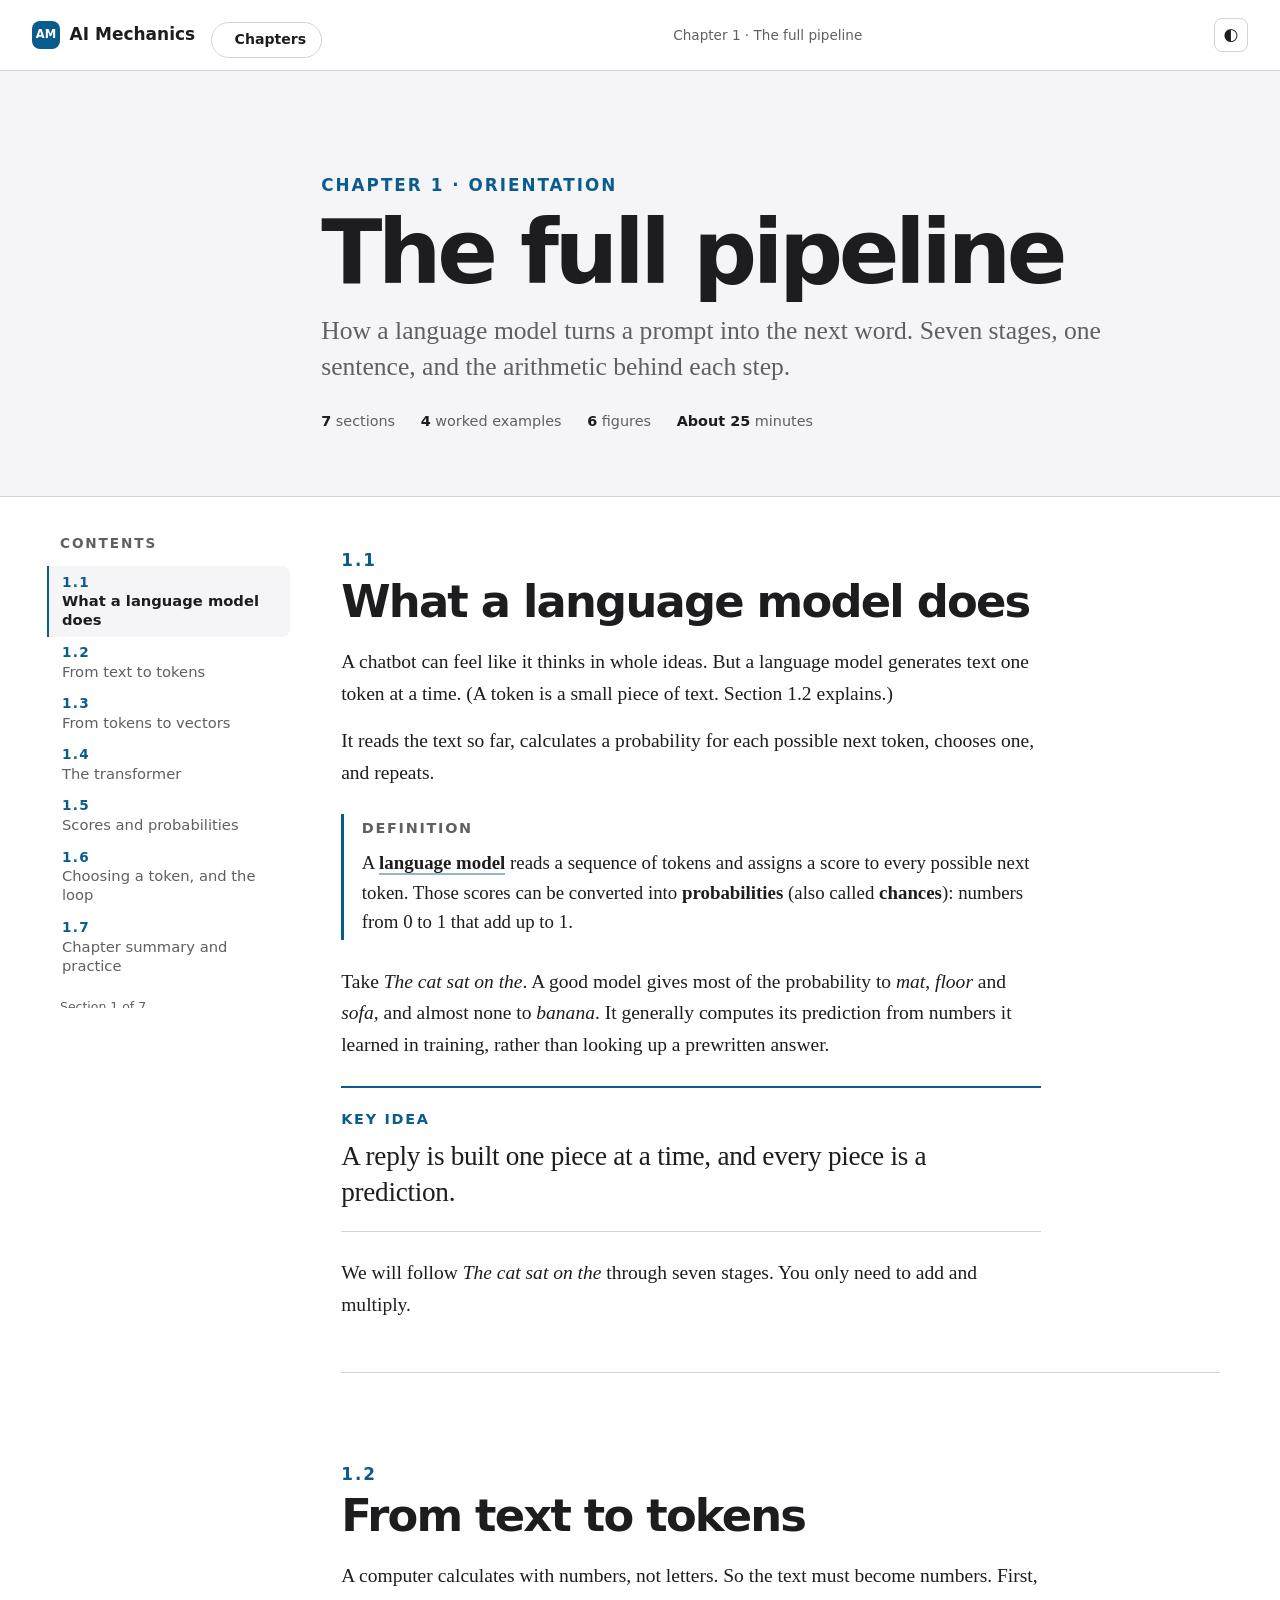
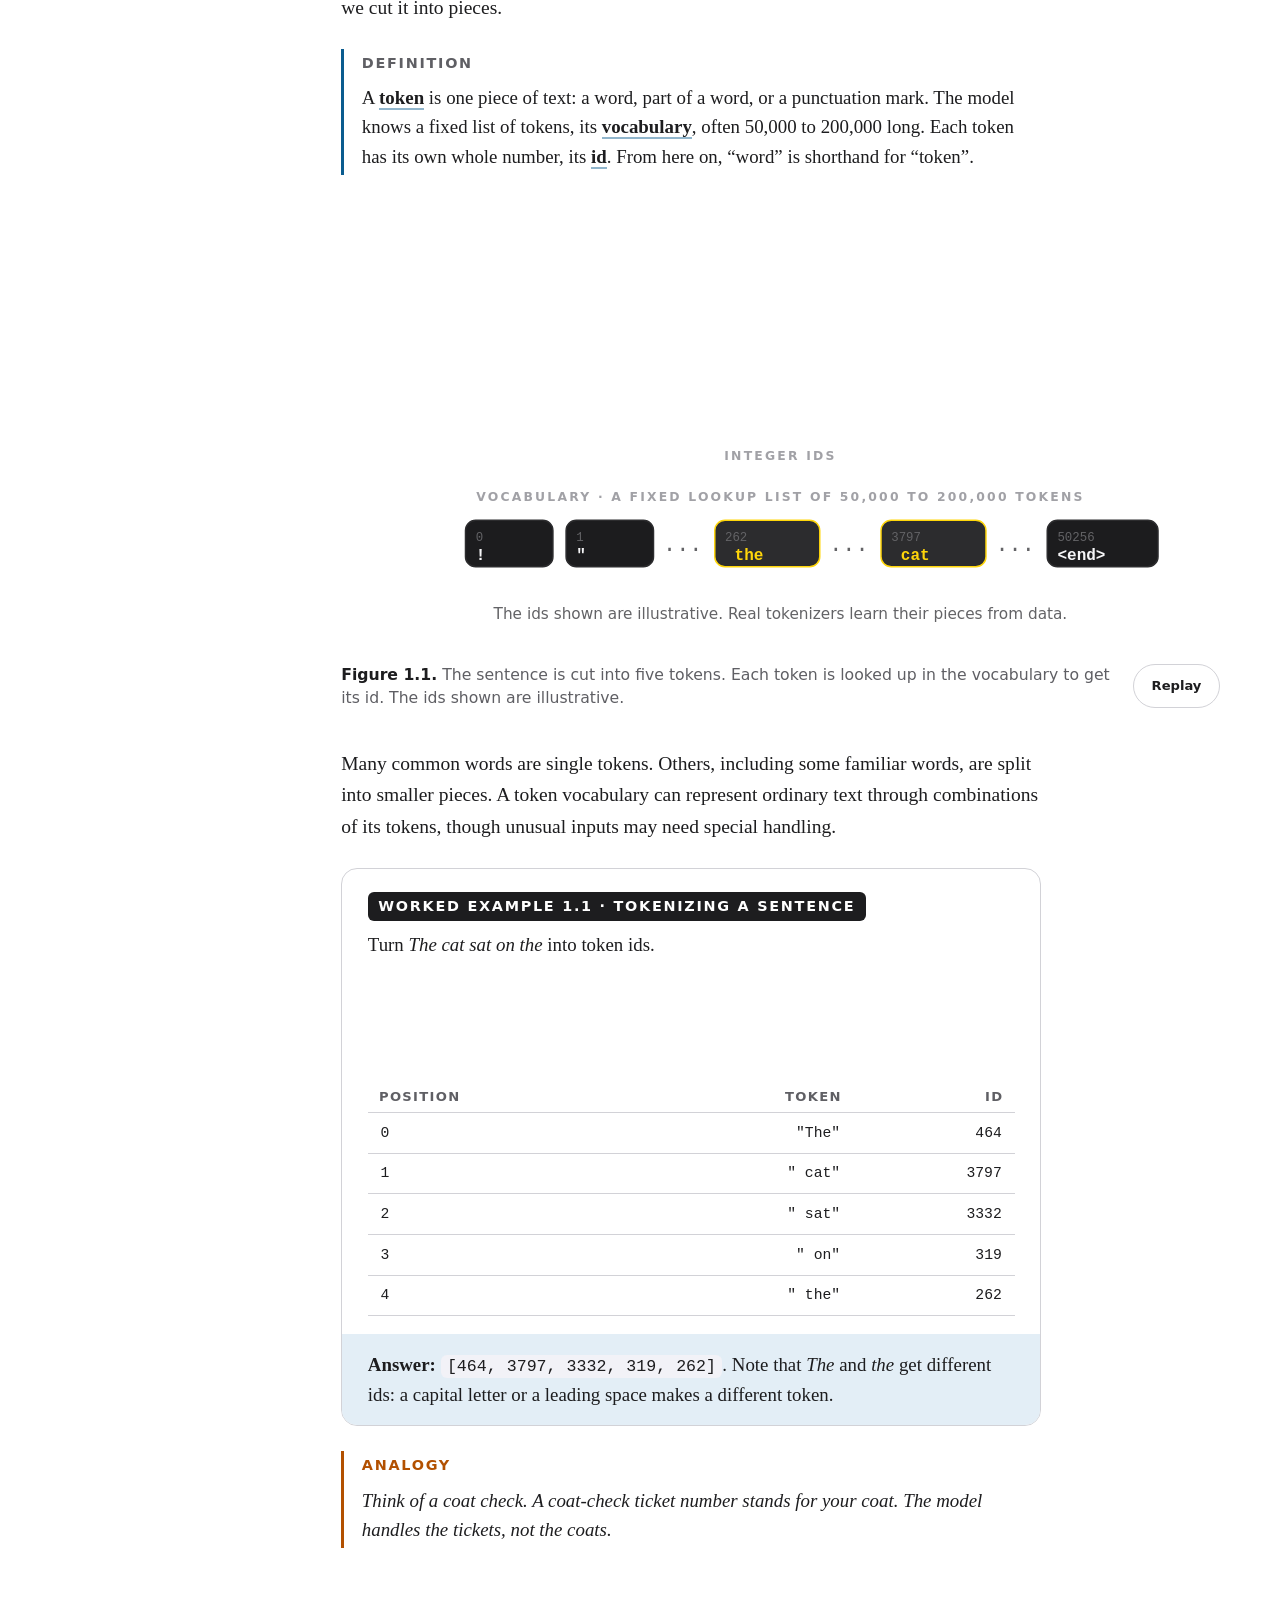
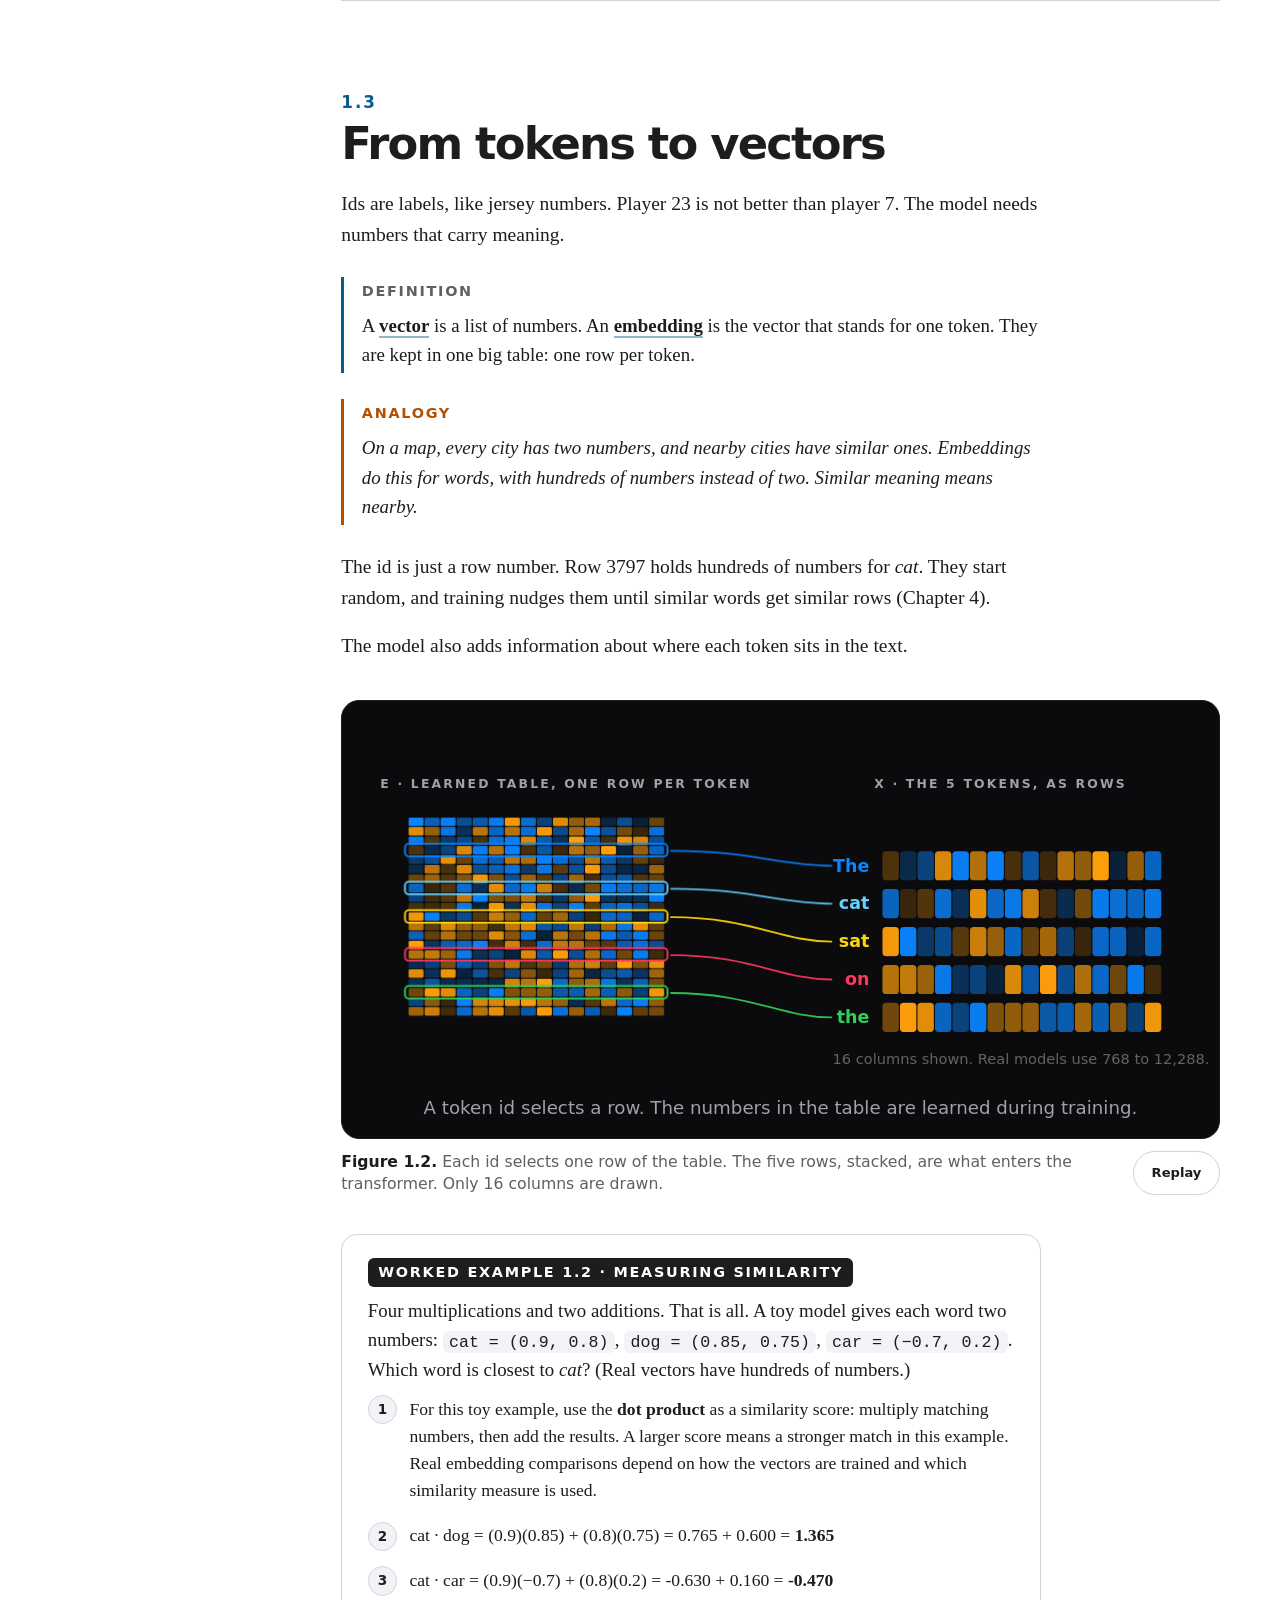
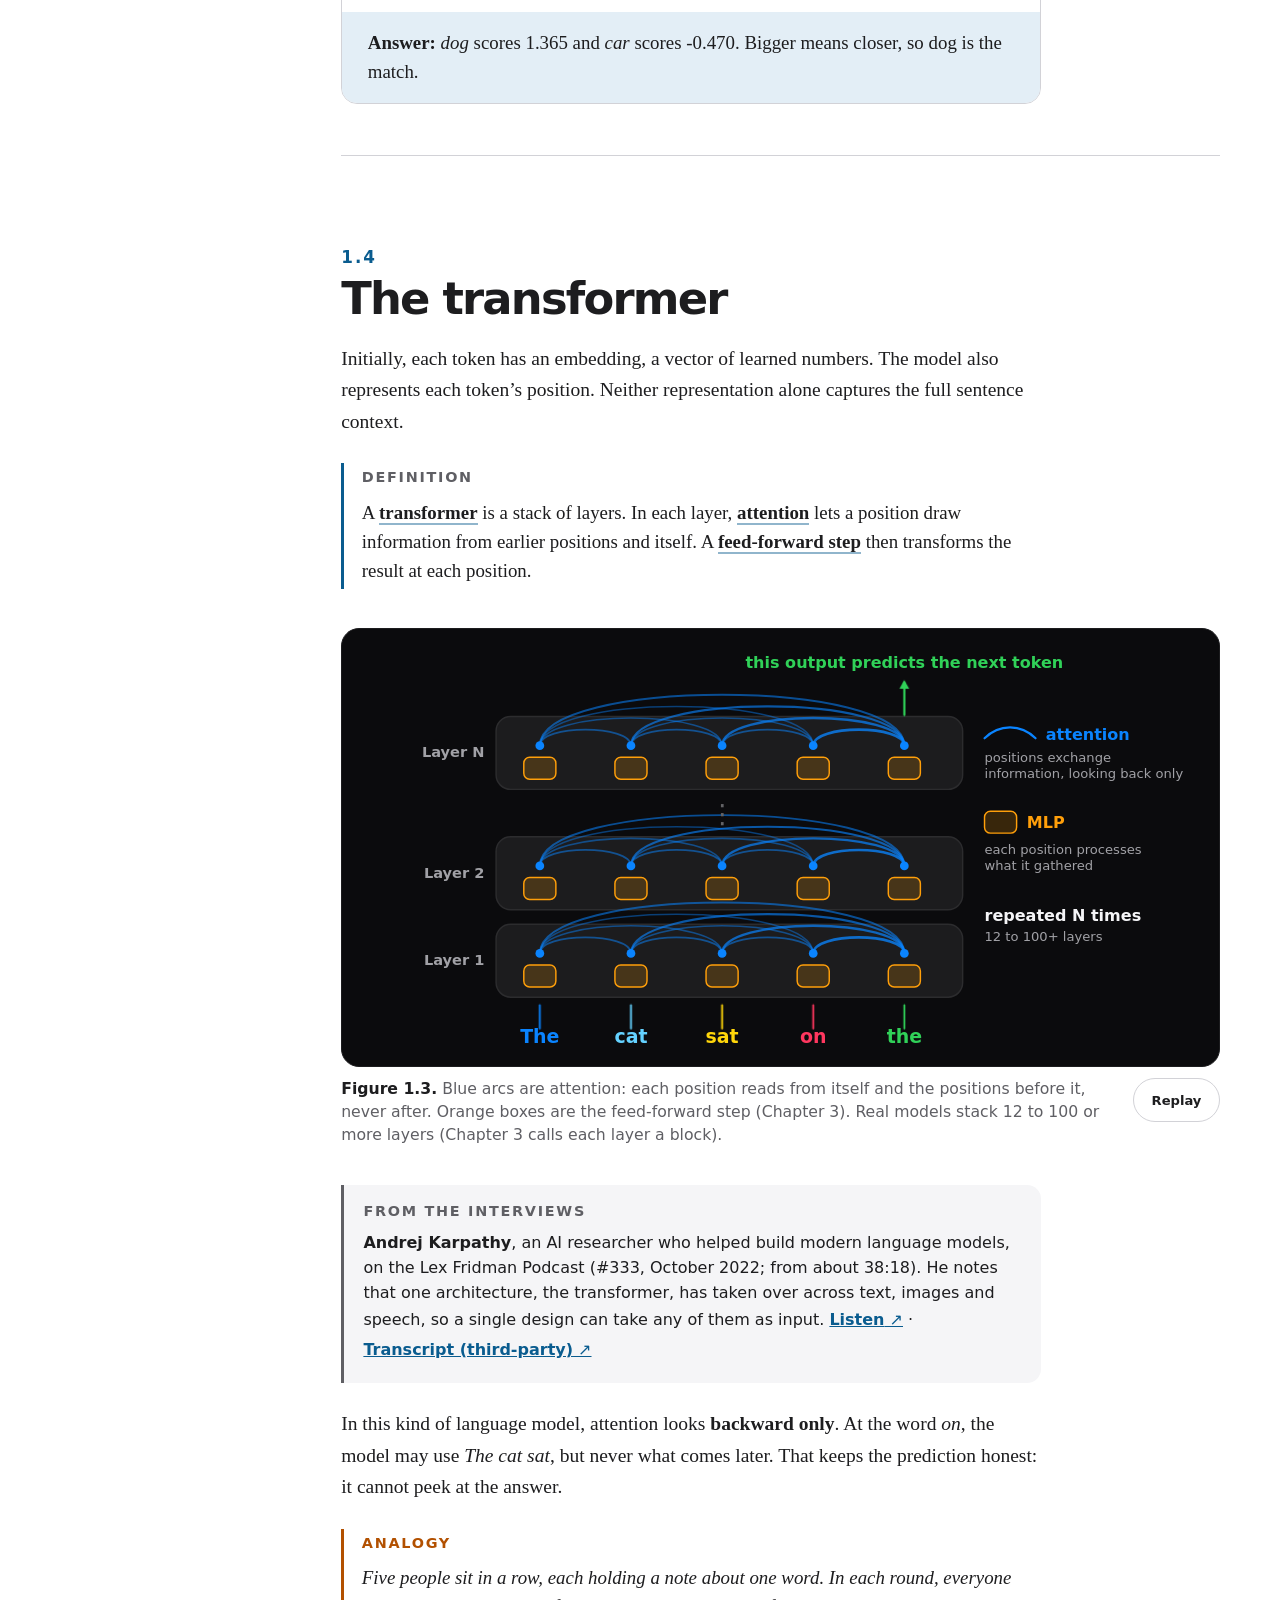
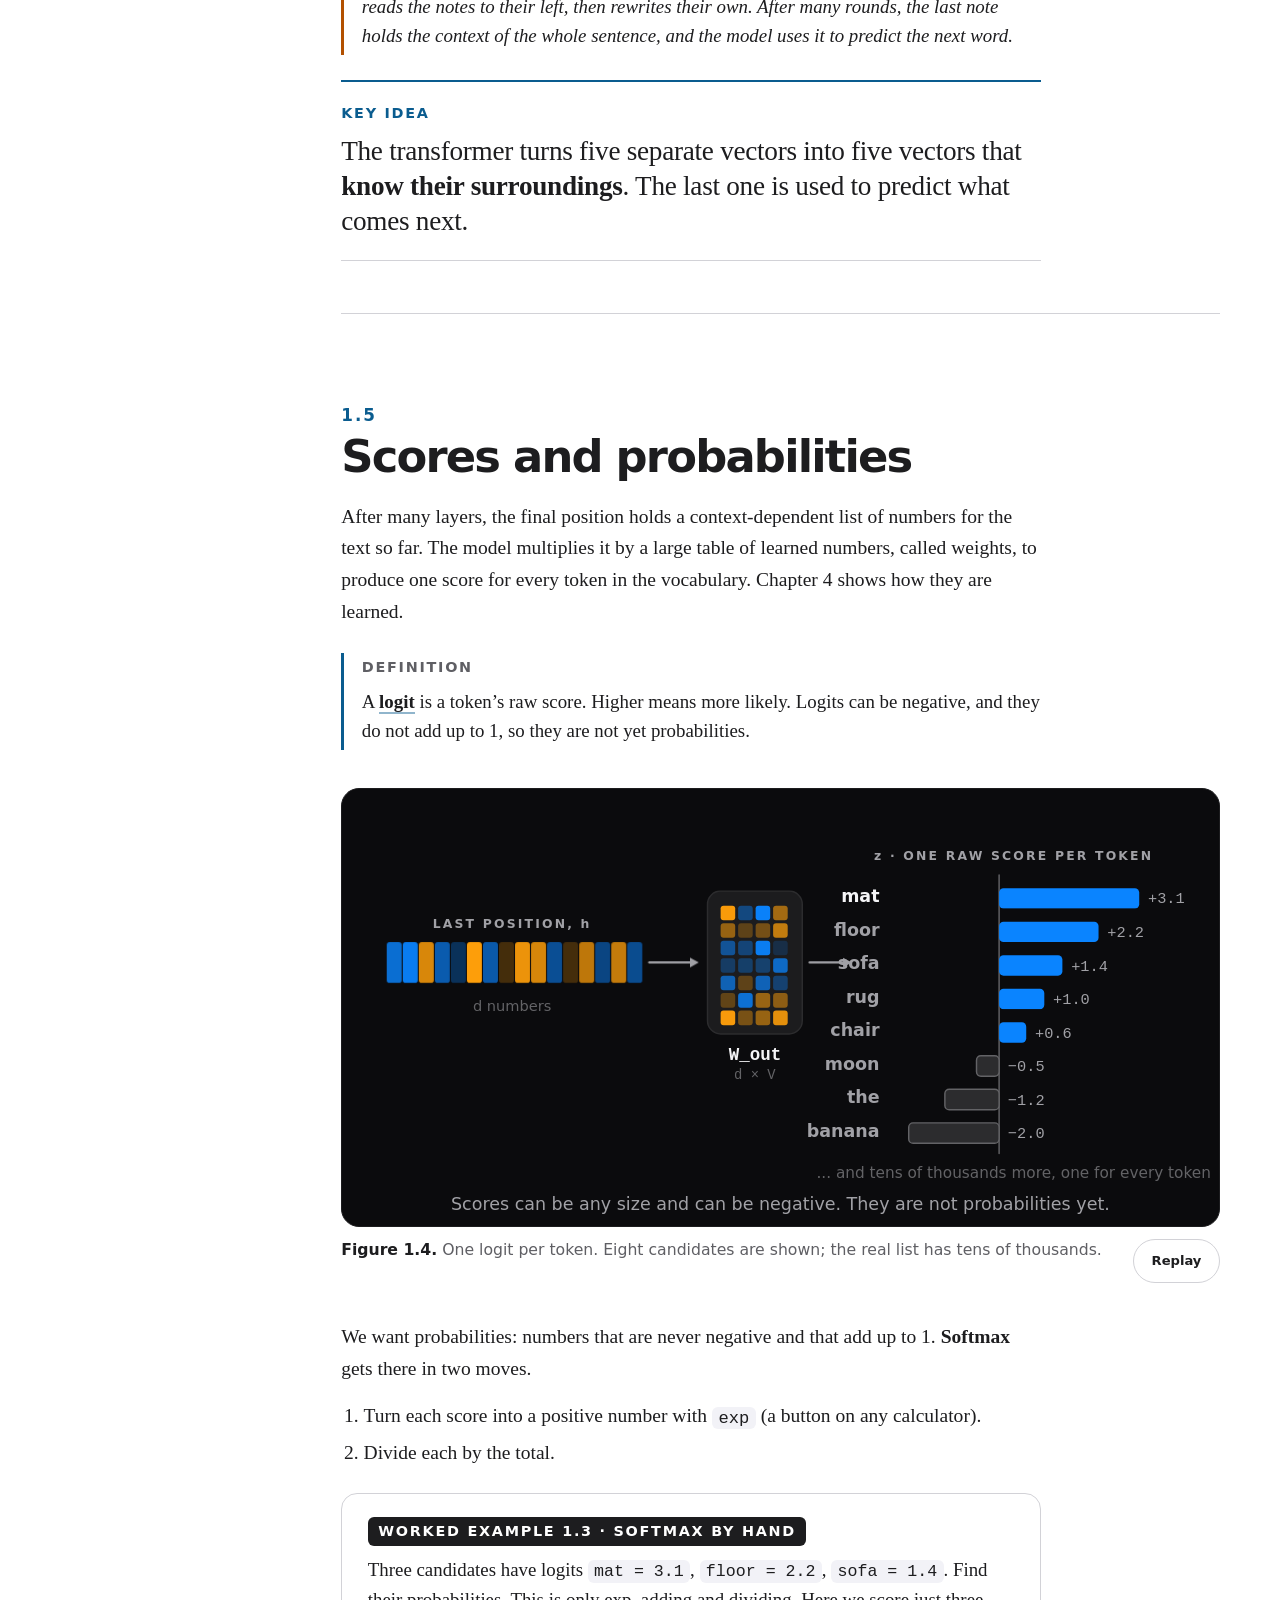
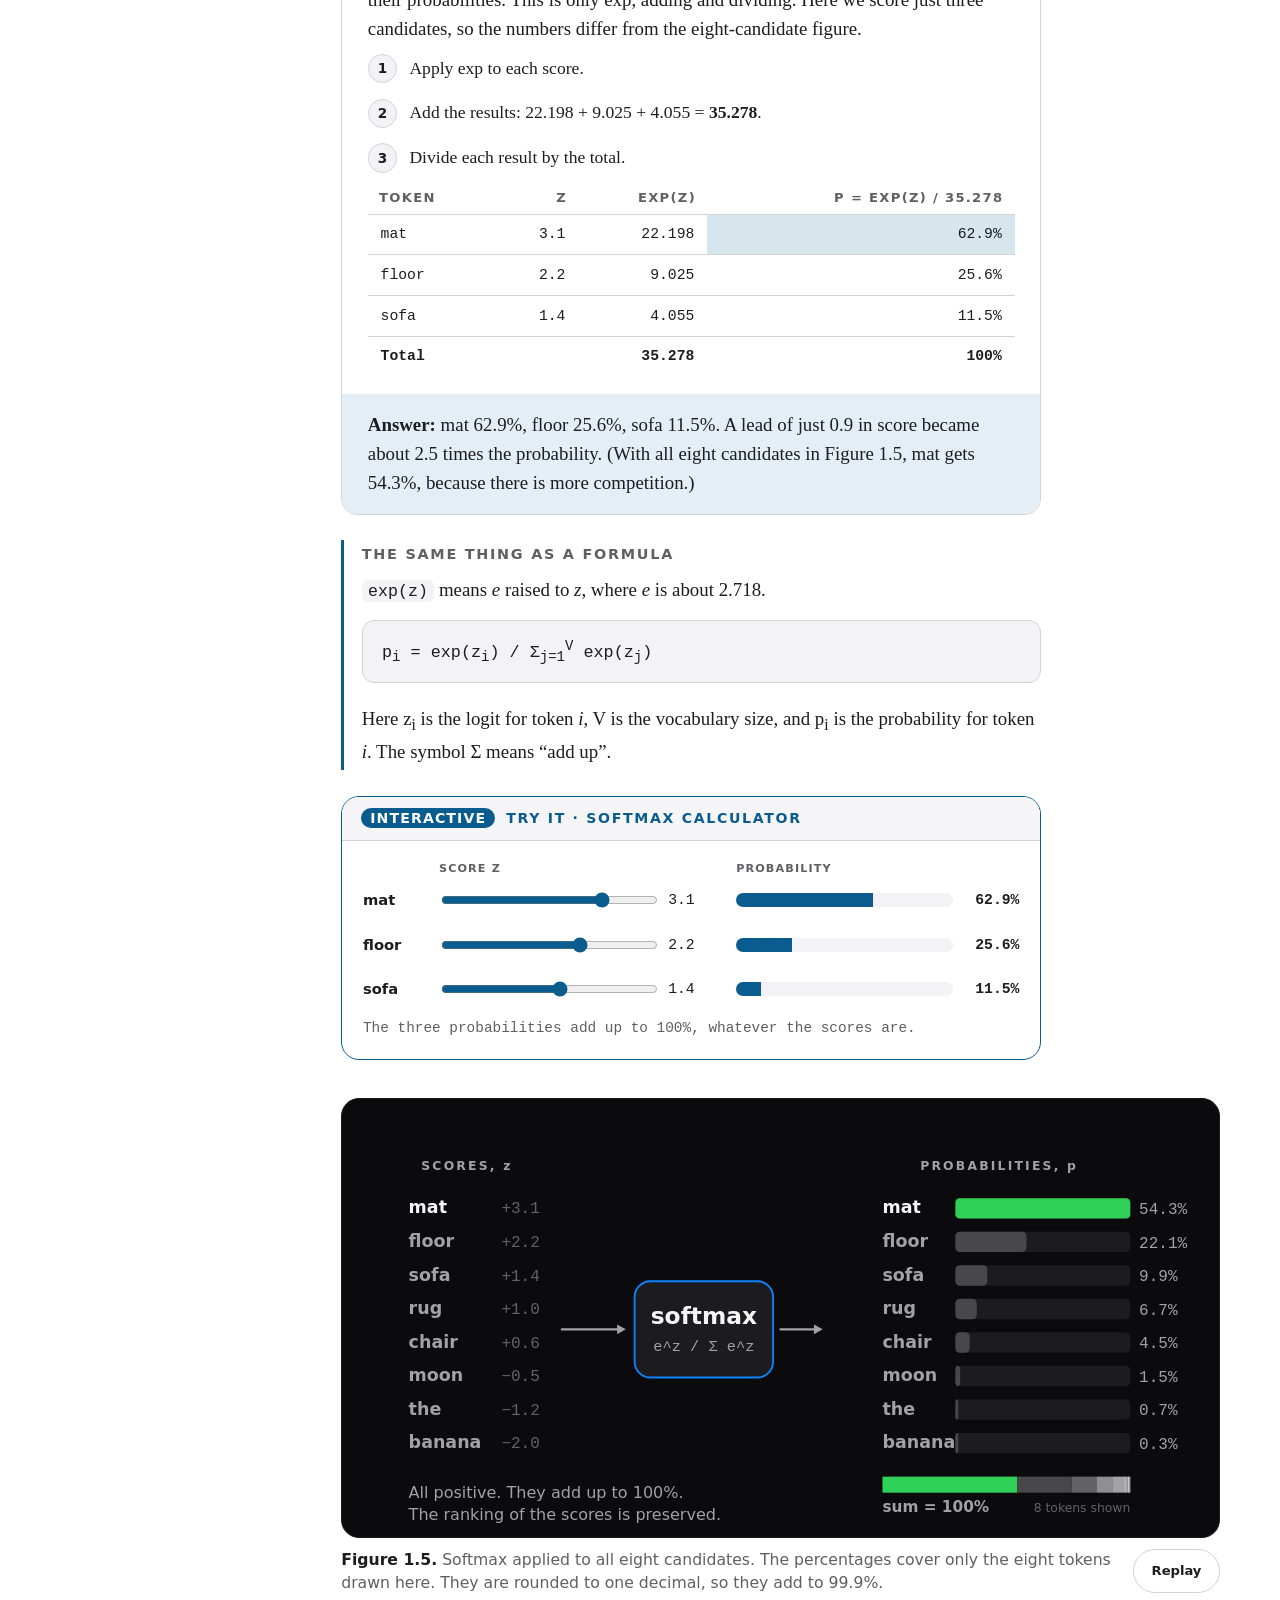
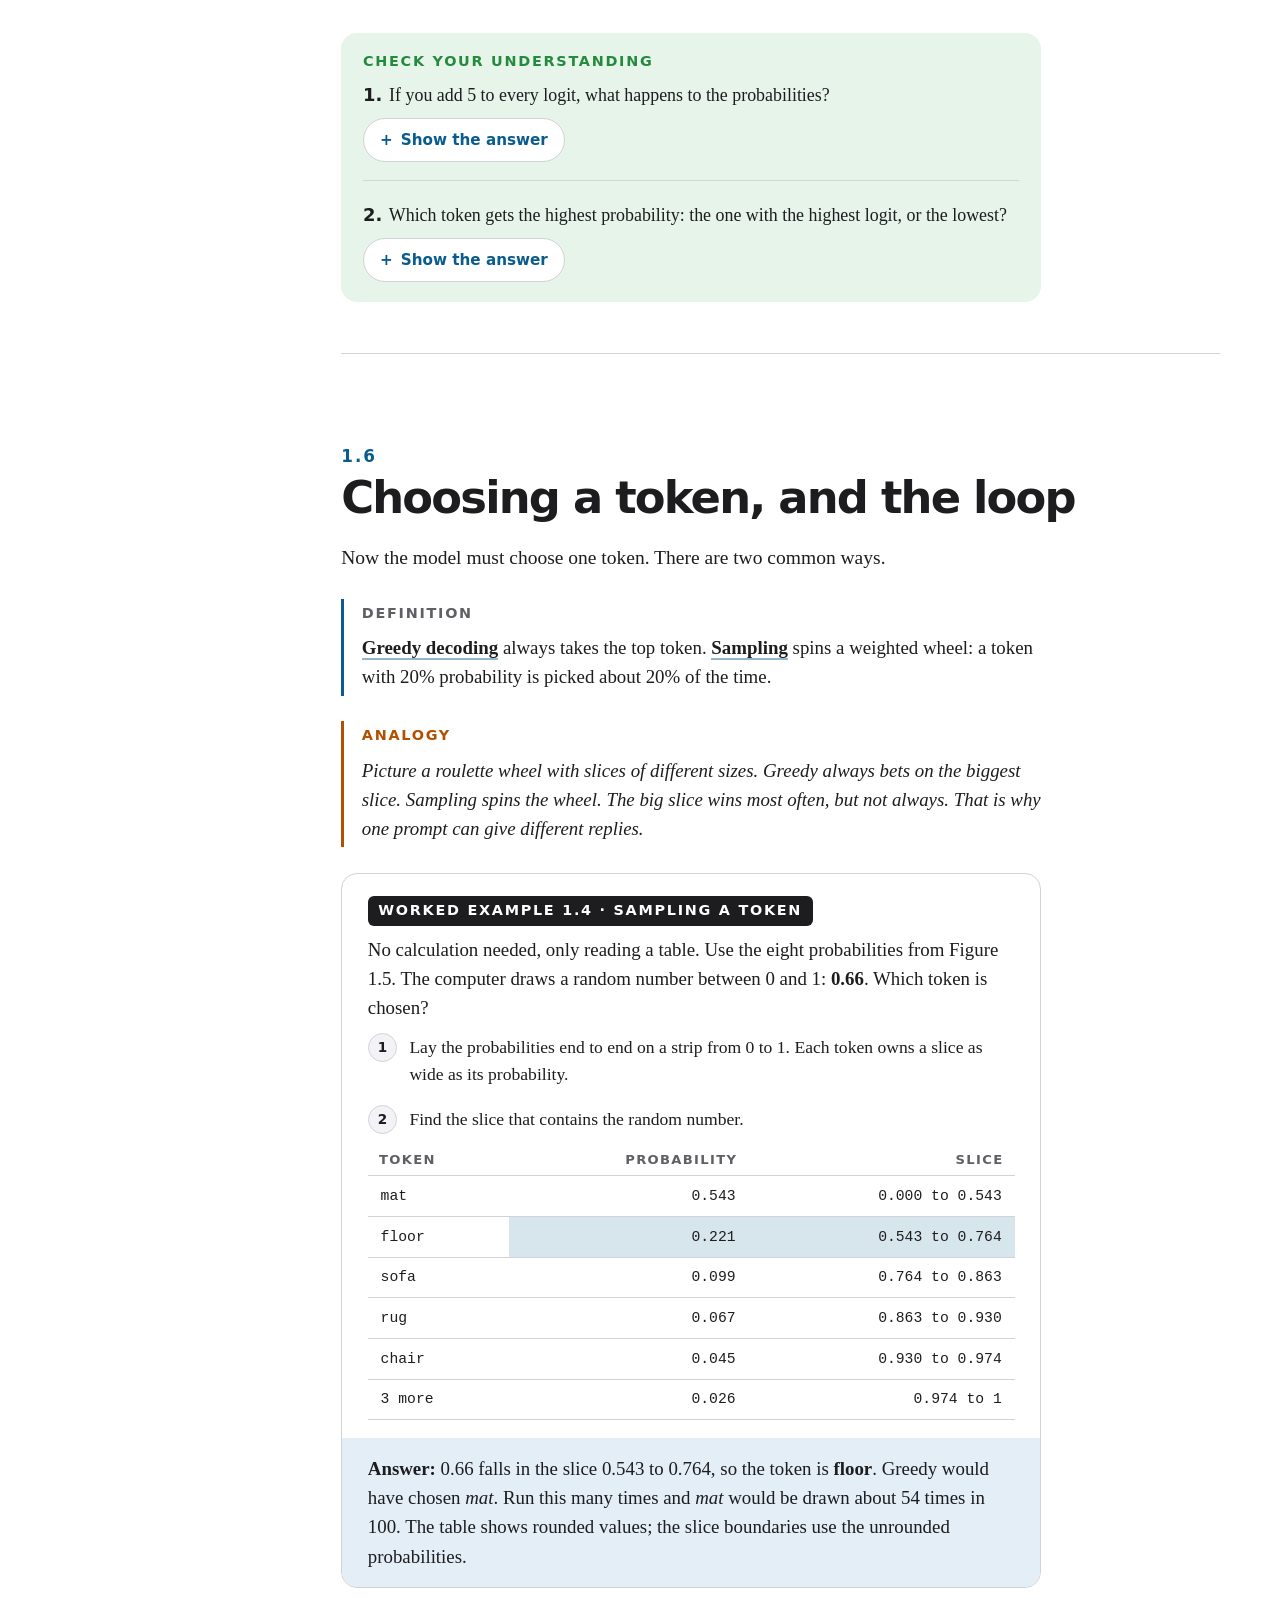
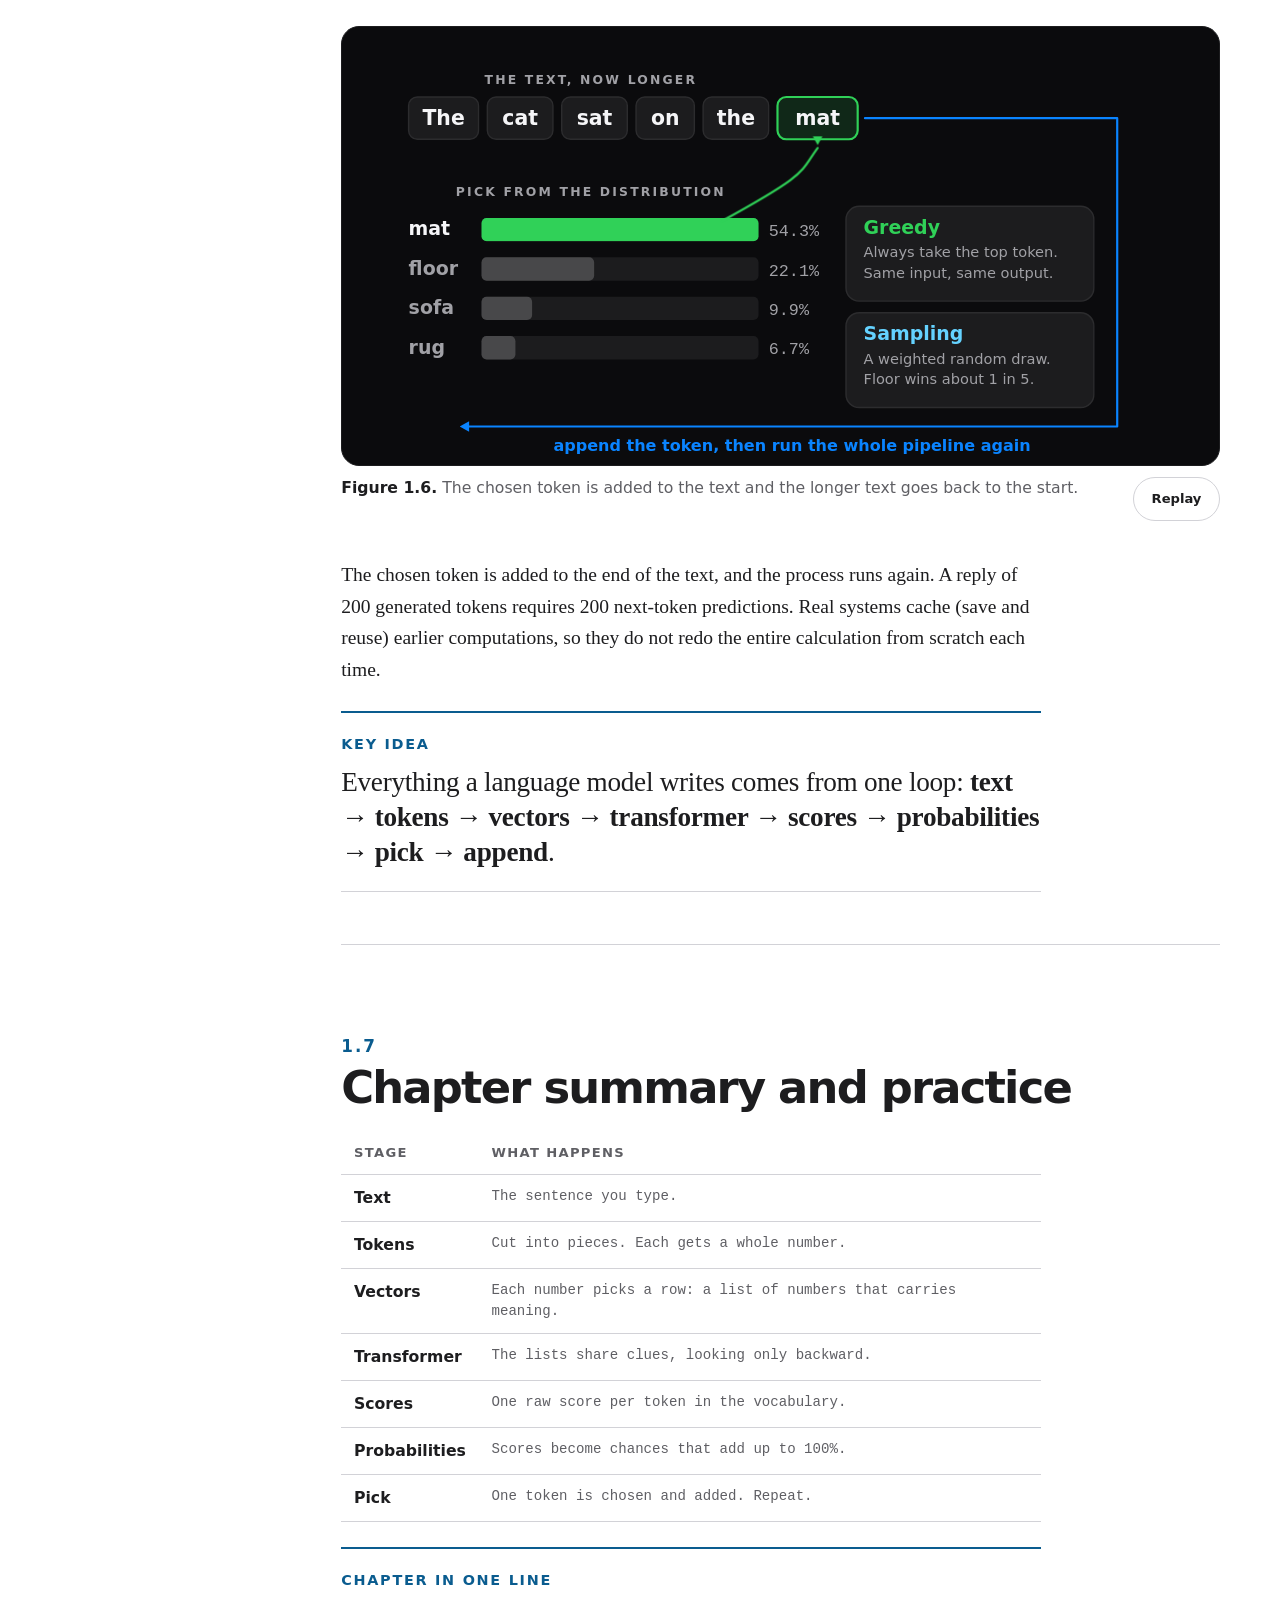
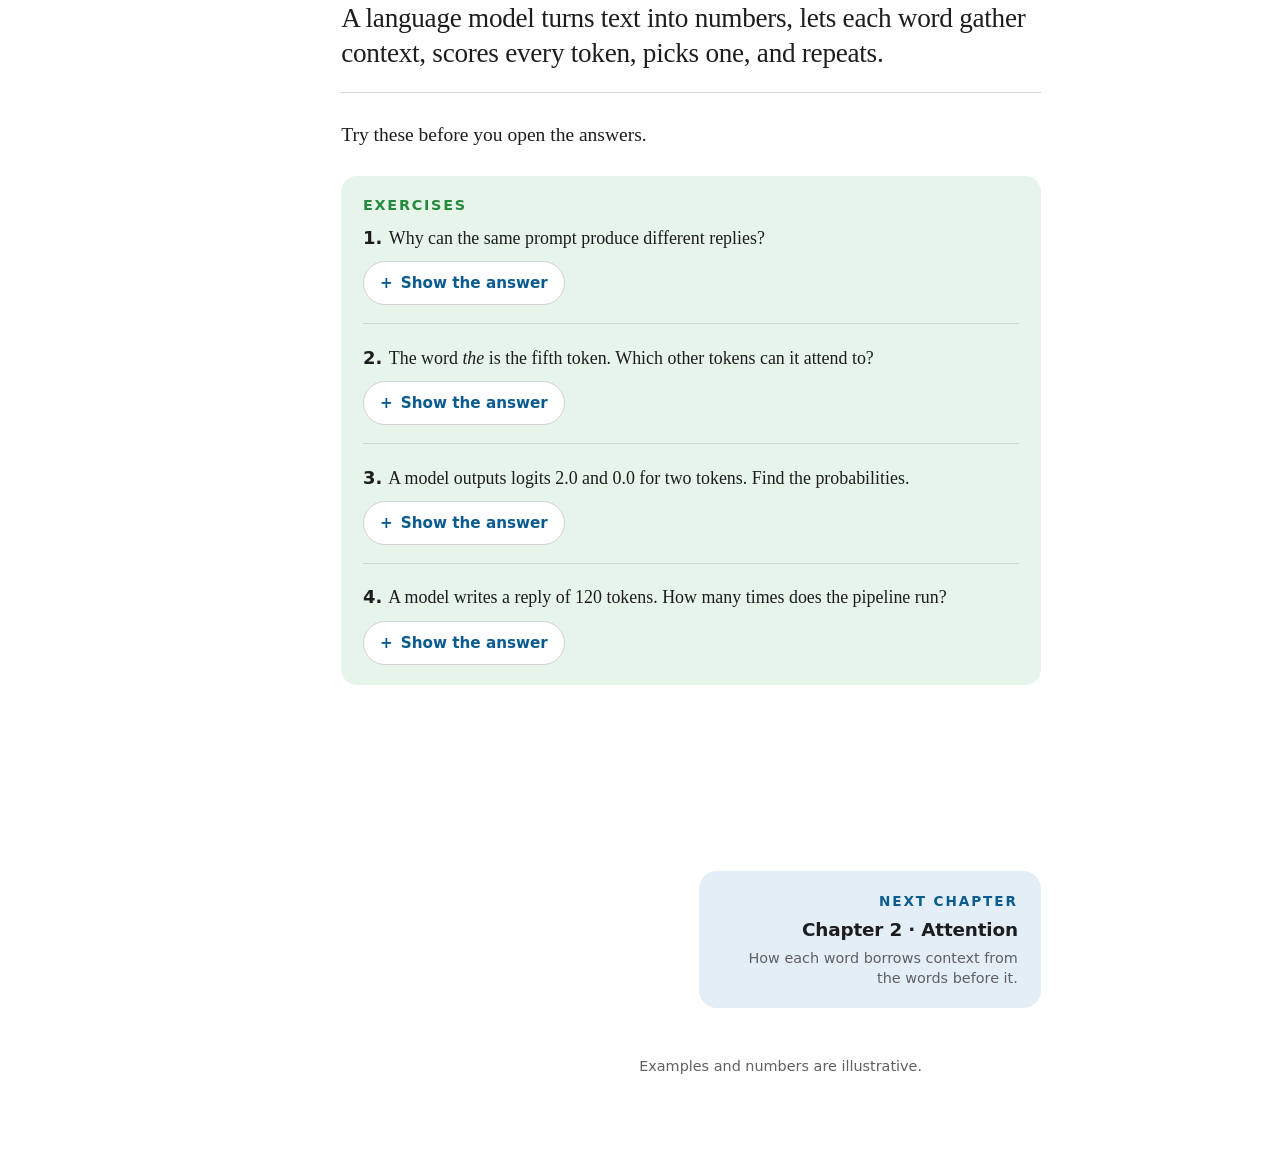
==== commit 01766f00: "Refine Chapter 1 wording and numbers; tidy practice-question typography - Open with the token-by-tok" ====
--- a/chapter1.html
+++ b/chapter1.html
@@ -16,15 +16,15 @@
 <meta property="og:url" content="https://matthewschmidt1-lgtm.github.io/ai-mechanics/chapter1.html">
 <meta property="og:image" content="https://matthewschmidt1-lgtm.github.io/ai-mechanics/assets/og.png">
 <meta name="twitter:card" content="summary_large_image">
-<link rel="stylesheet" href="css/book.css?v=1.1">
+<link rel="stylesheet" href="css/book.css?v=1.3">
 </head>
 <body>
 <div id="app"><noscript><p style="font:17px/1.5 -apple-system,Segoe UI,Roboto,sans-serif;max-width:34em;margin:4rem auto;padding:0 1.2rem">AI Mechanics needs JavaScript to show its chapters and figures. Please turn it on, or open this page in a different browser.</p></noscript></div>
 <script>window.__video=1; window.__story=0;</script>
-<script src="js/kit.js?v=1.0"></script>
-<script src="js/chapters.js?v=1.0"></script>
-<script src="js/ill1.js?v=1.0"></script>
-<script src="js/book.js?v=1.0"></script>
-<script src="js/chapter1.js?v=1.0"></script>
+<script src="js/kit.js?v=1.3"></script>
+<script src="js/chapters.js?v=1.3"></script>
+<script src="js/ill1.js?v=1.3"></script>
+<script src="js/book.js?v=1.3"></script>
+<script src="js/chapter1.js?v=1.3"></script>
 </body>
 </html>
--- a/css/book.css
+++ b/css/book.css
@@ -82,7 +82,7 @@
 .q{margin:0 0 1.3rem;padding-bottom:1.1rem;border-bottom:1px solid color-mix(in srgb,var(--ink) 12%,transparent)}
 .q:last-child{border:0;margin:0;padding:0}
 .q .qt{font-family:var(--serif);font-size:1.12rem;line-height:1.5}
-.q .qn{font-family:var(--sans);font-weight:700;margin-right:.4rem}
+.q .qn{font-family:var(--sans);font-weight:700;margin-right:.15rem}
 
 figure{margin:2rem 0;max-width:980px}
 .fig-art{position:relative;background:var(--canvas);border:1px solid #1c1c1e;border-radius:22px;overflow:hidden;aspect-ratio:2/1}
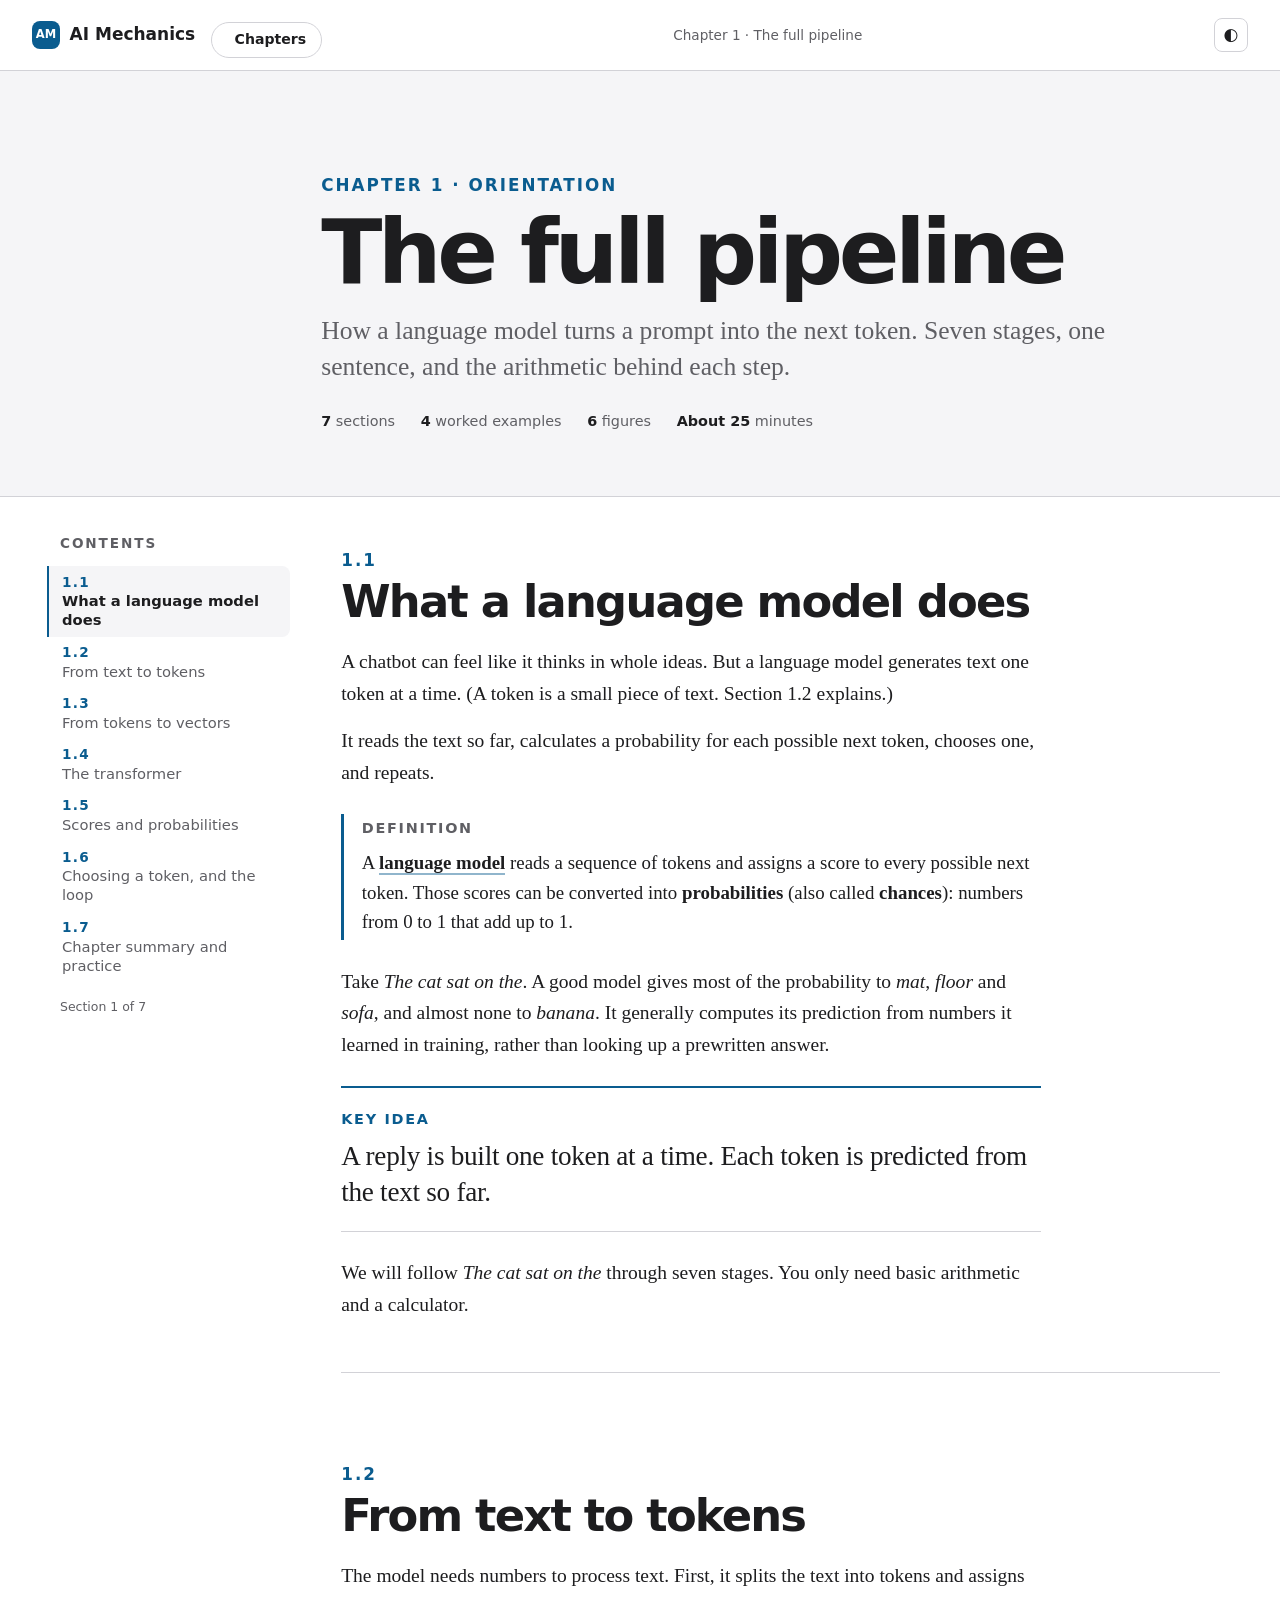
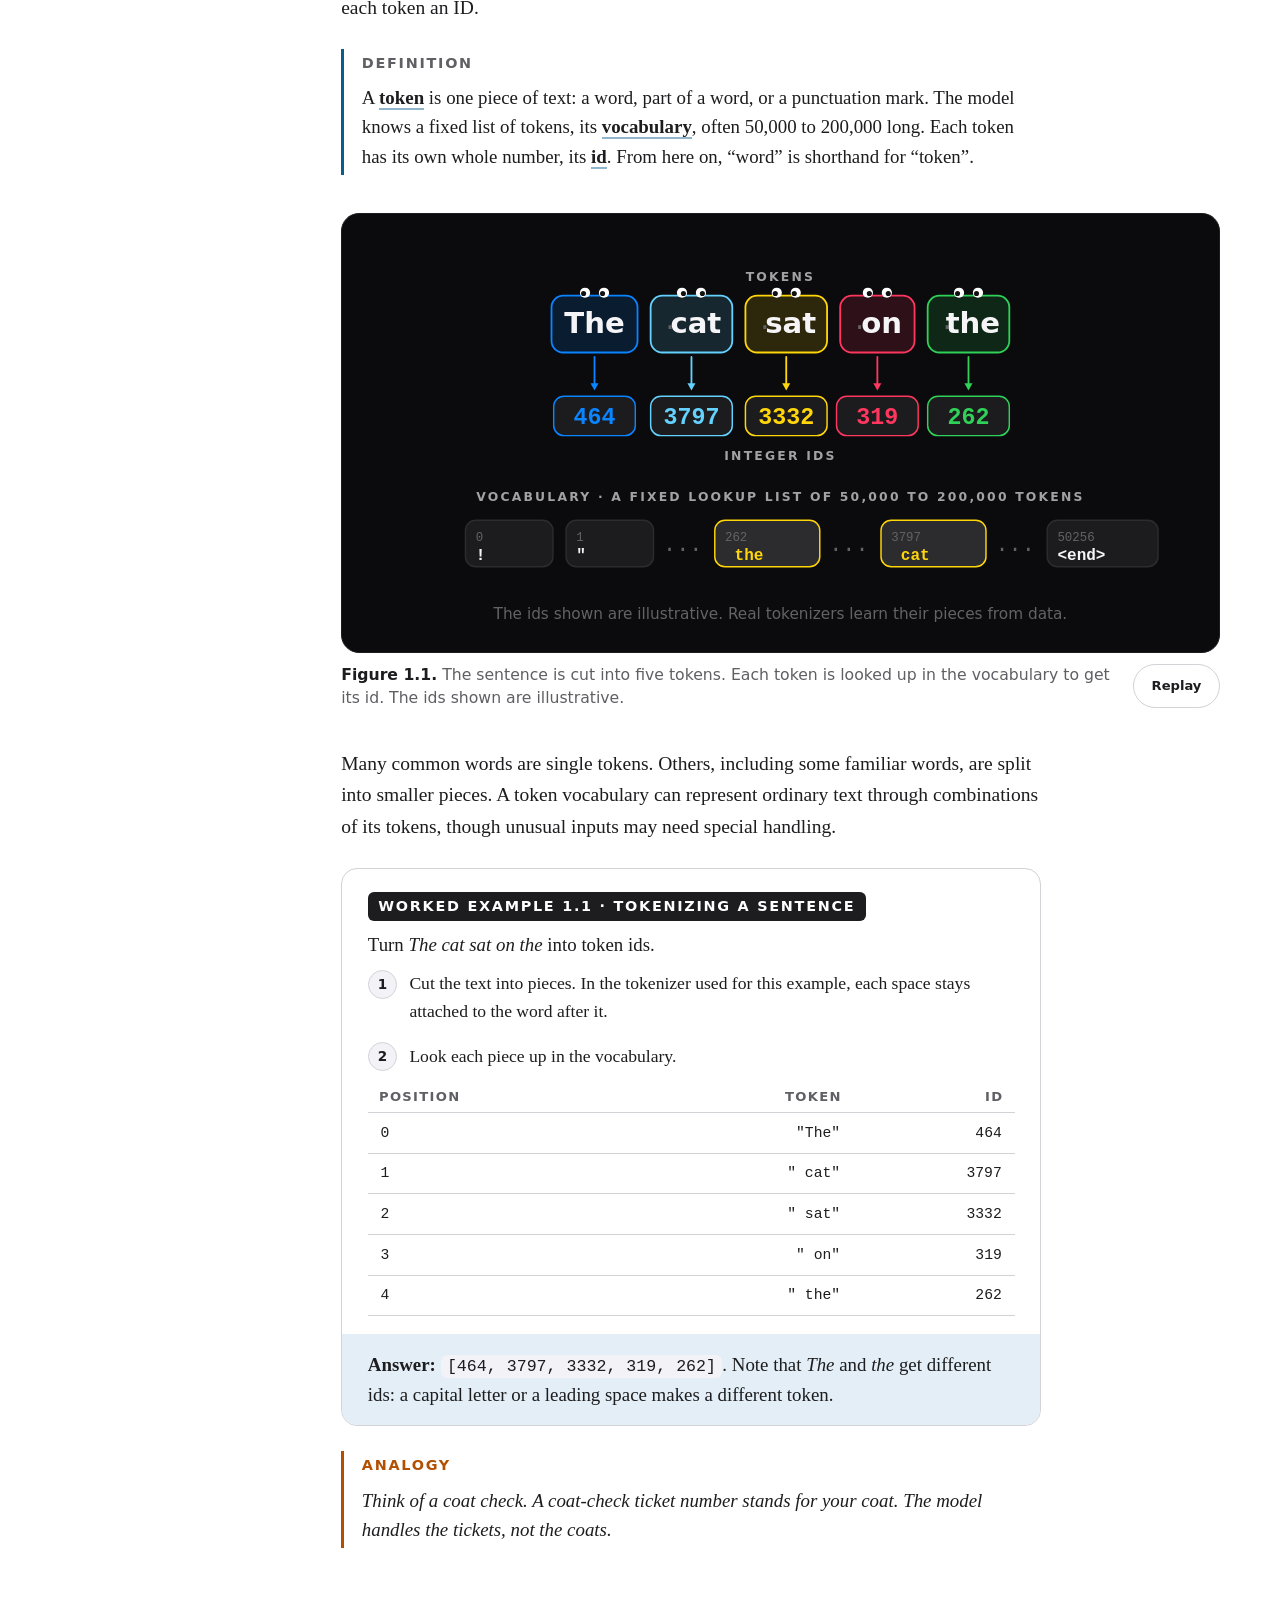
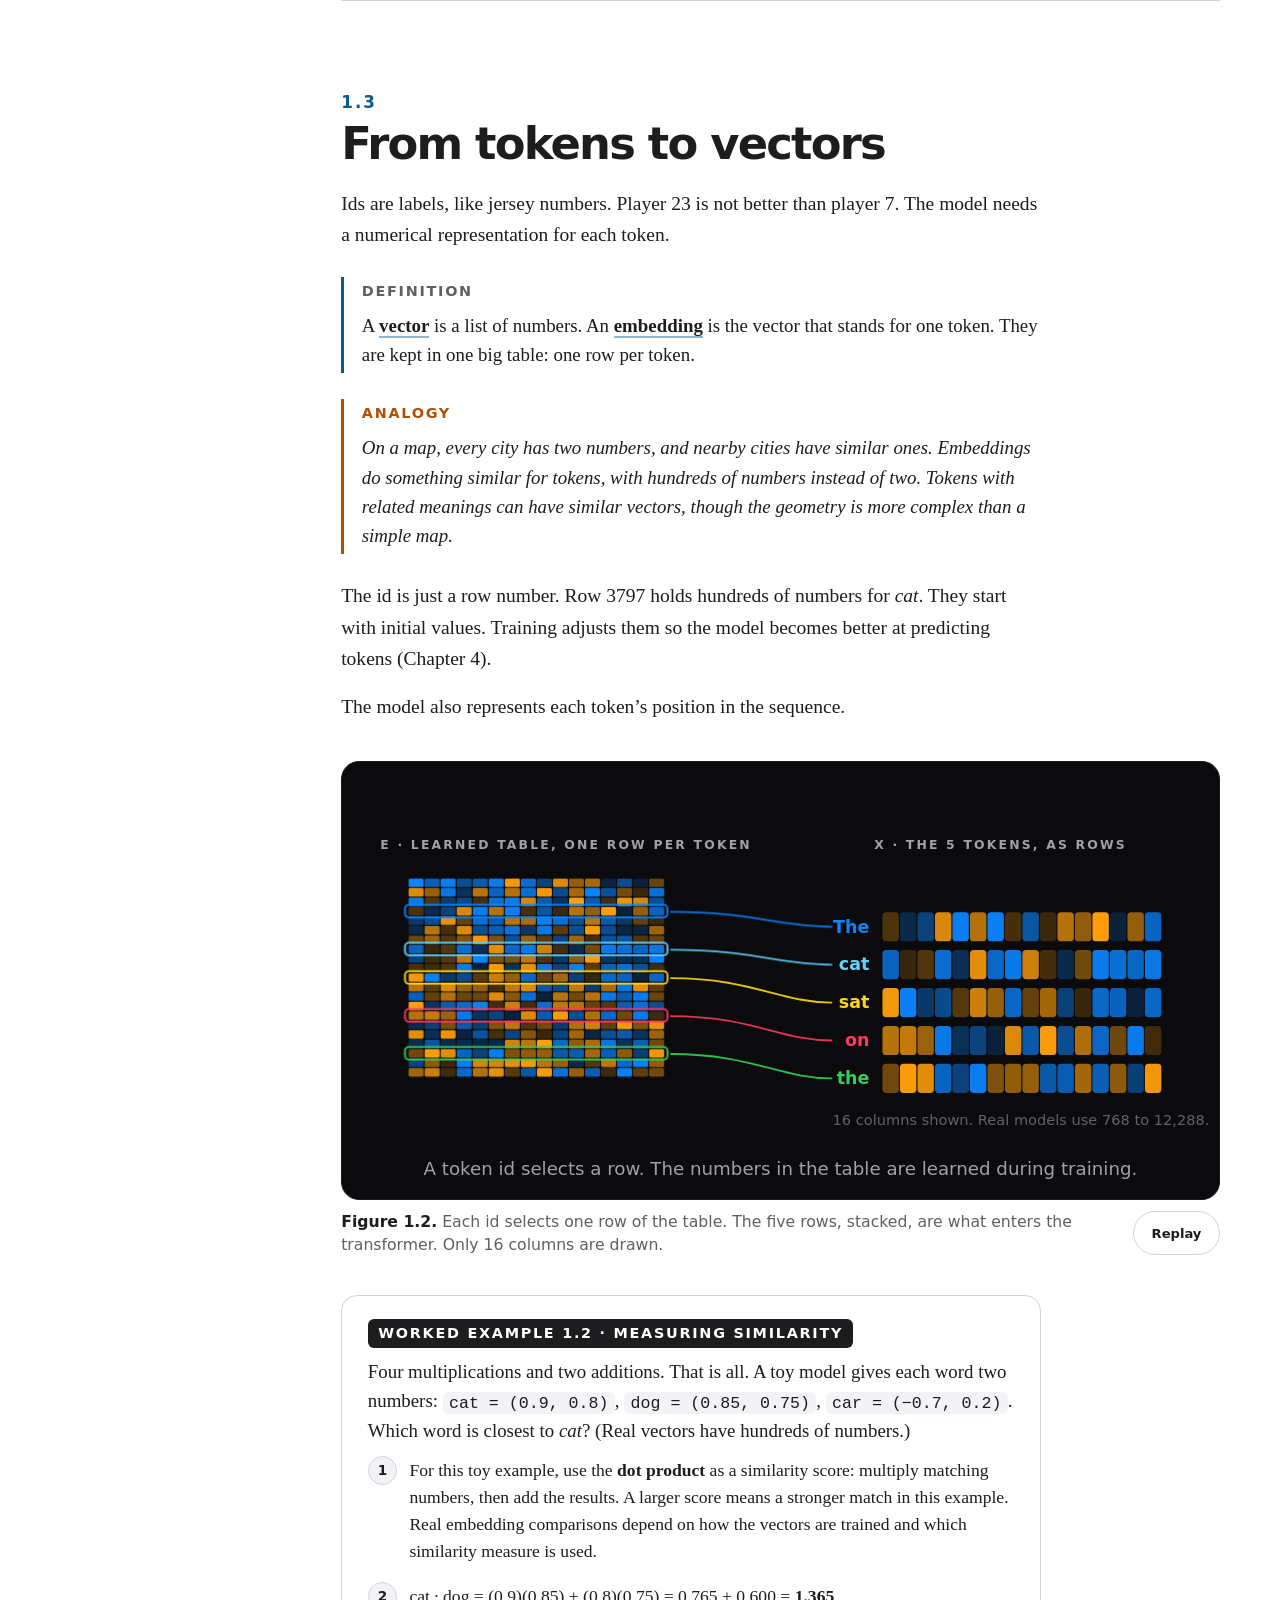
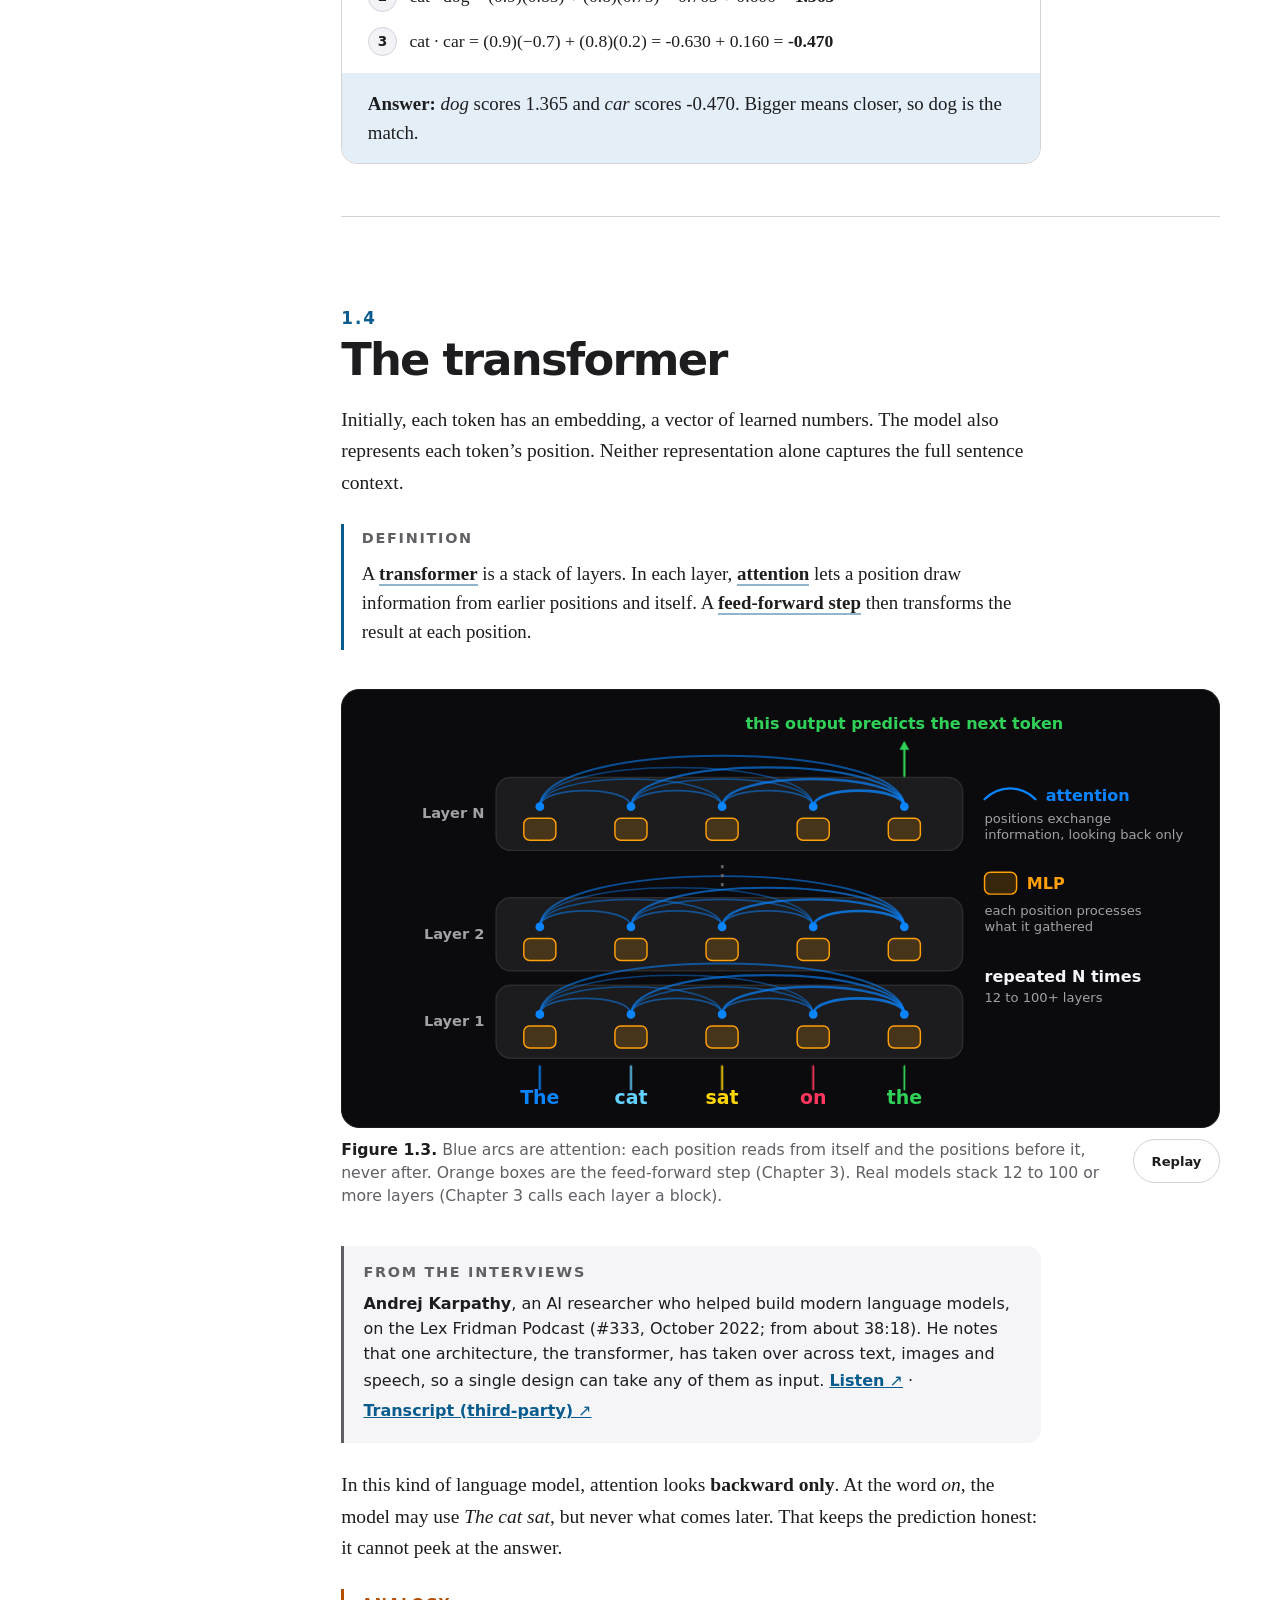
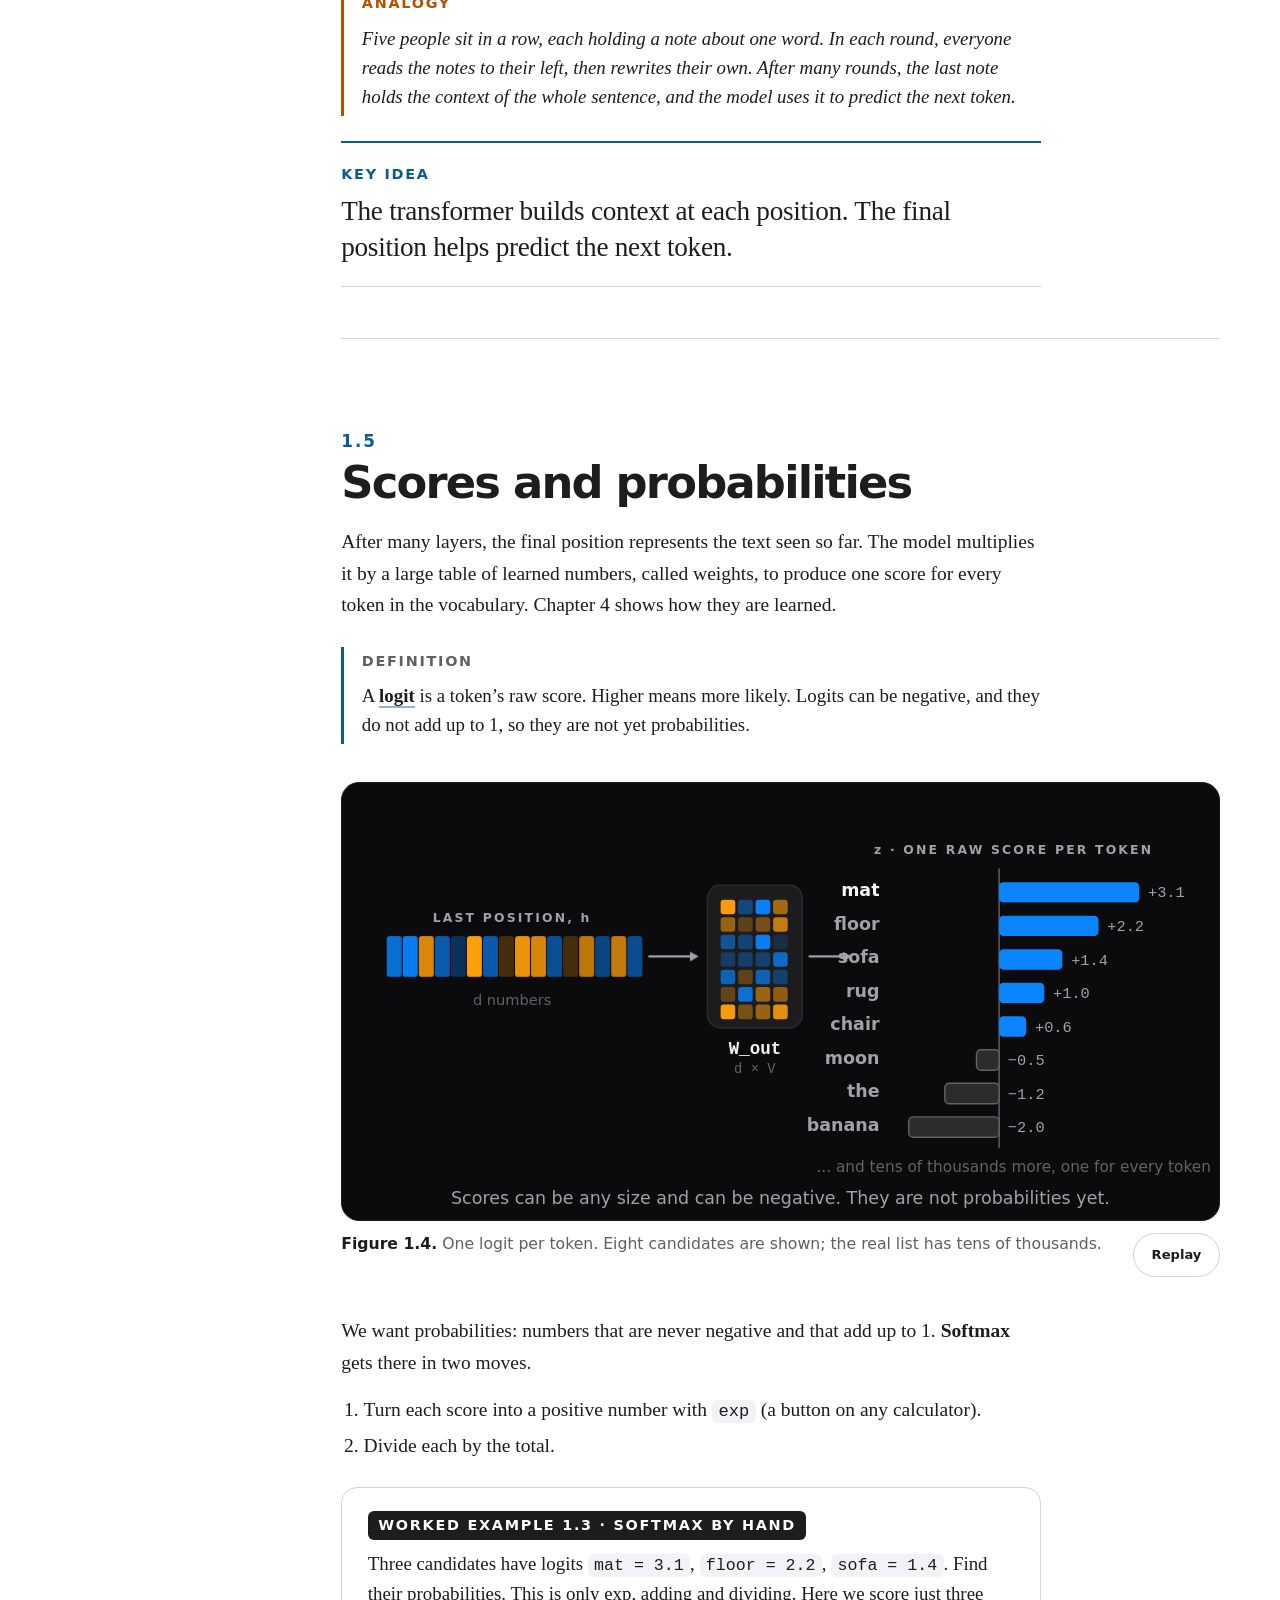
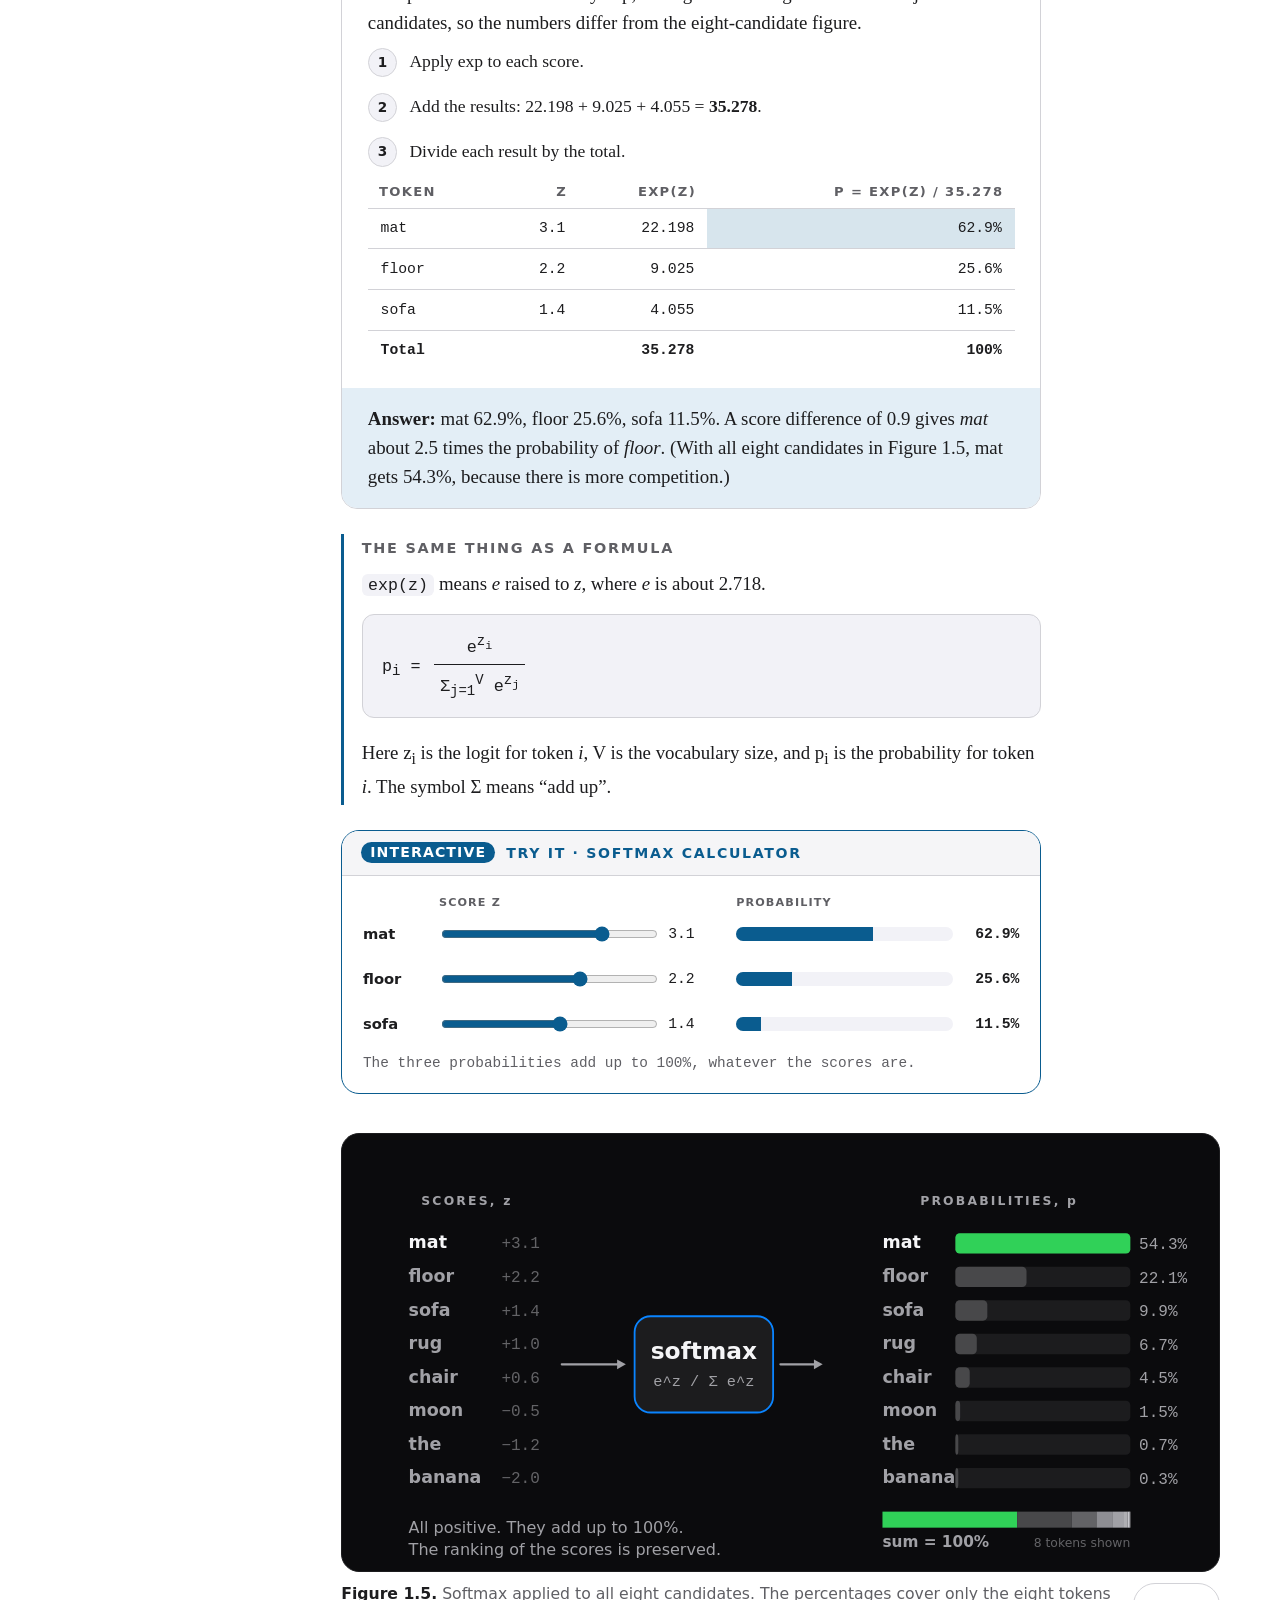
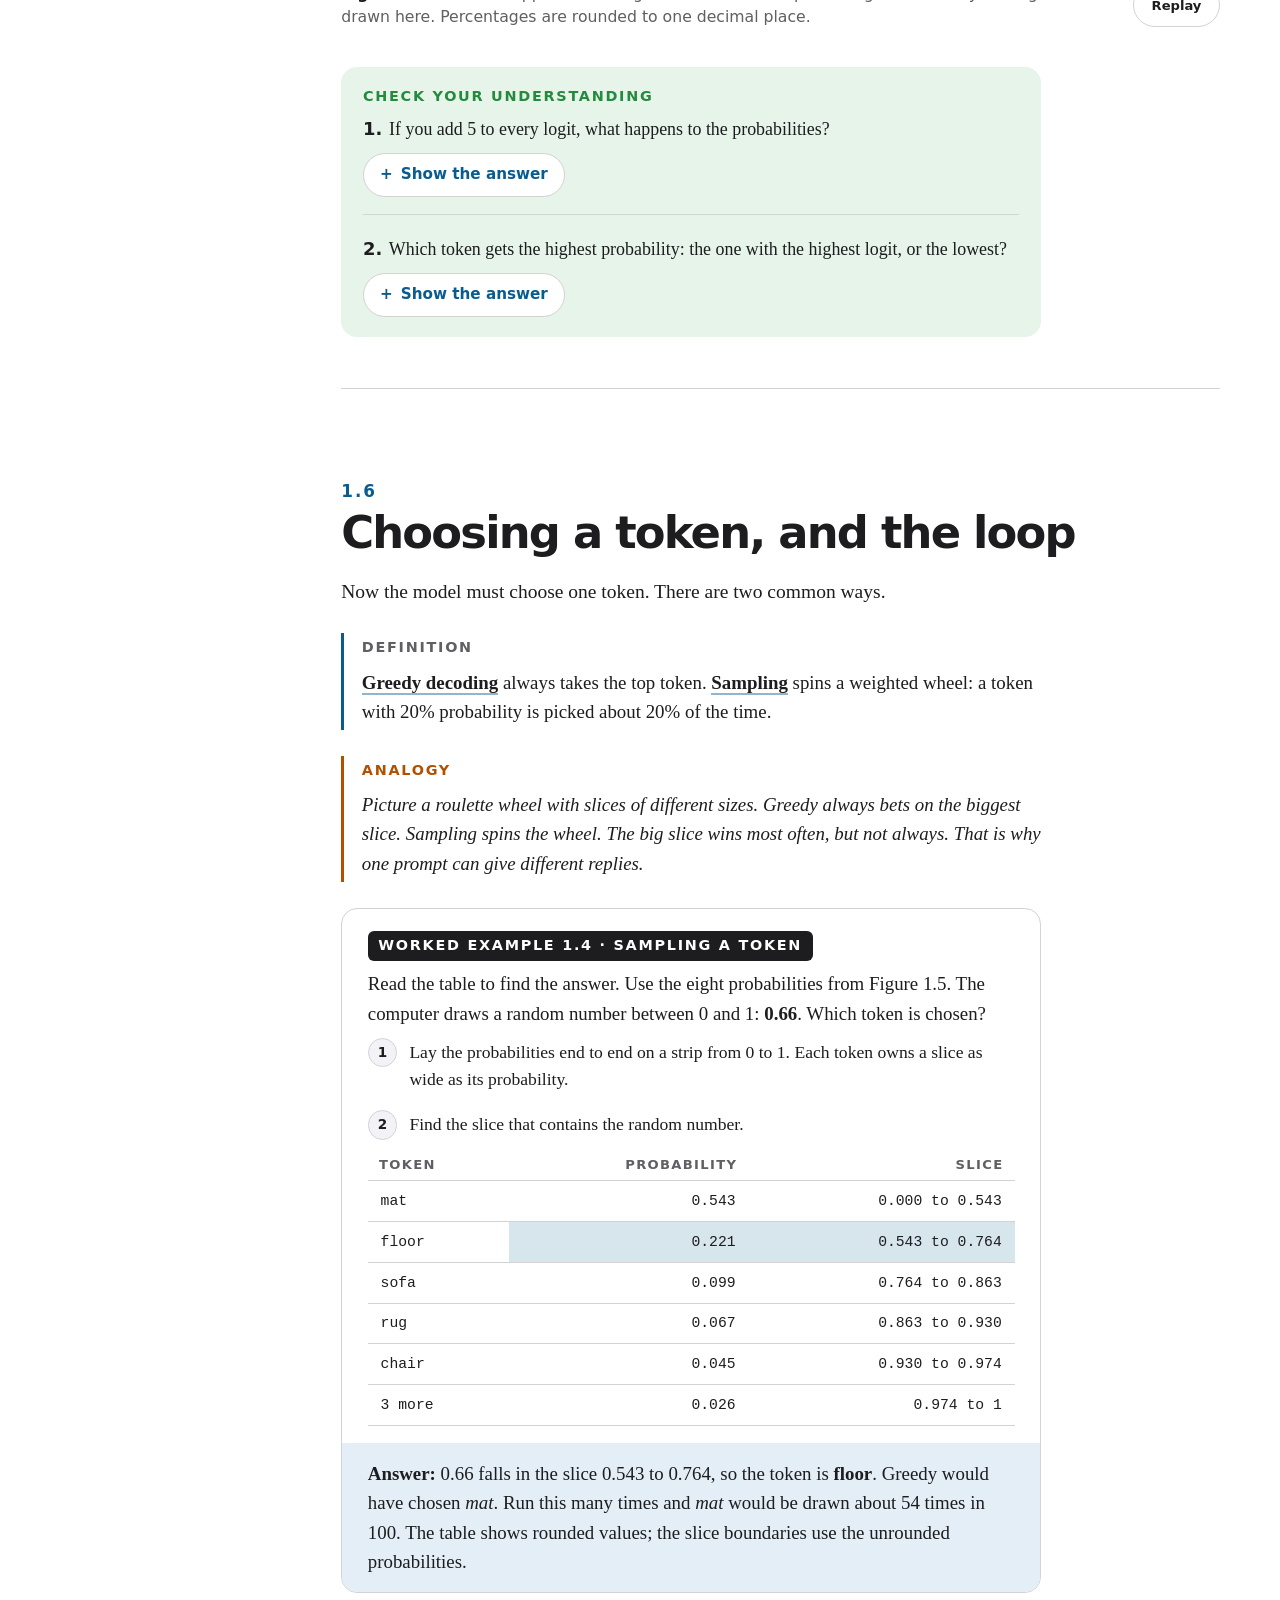
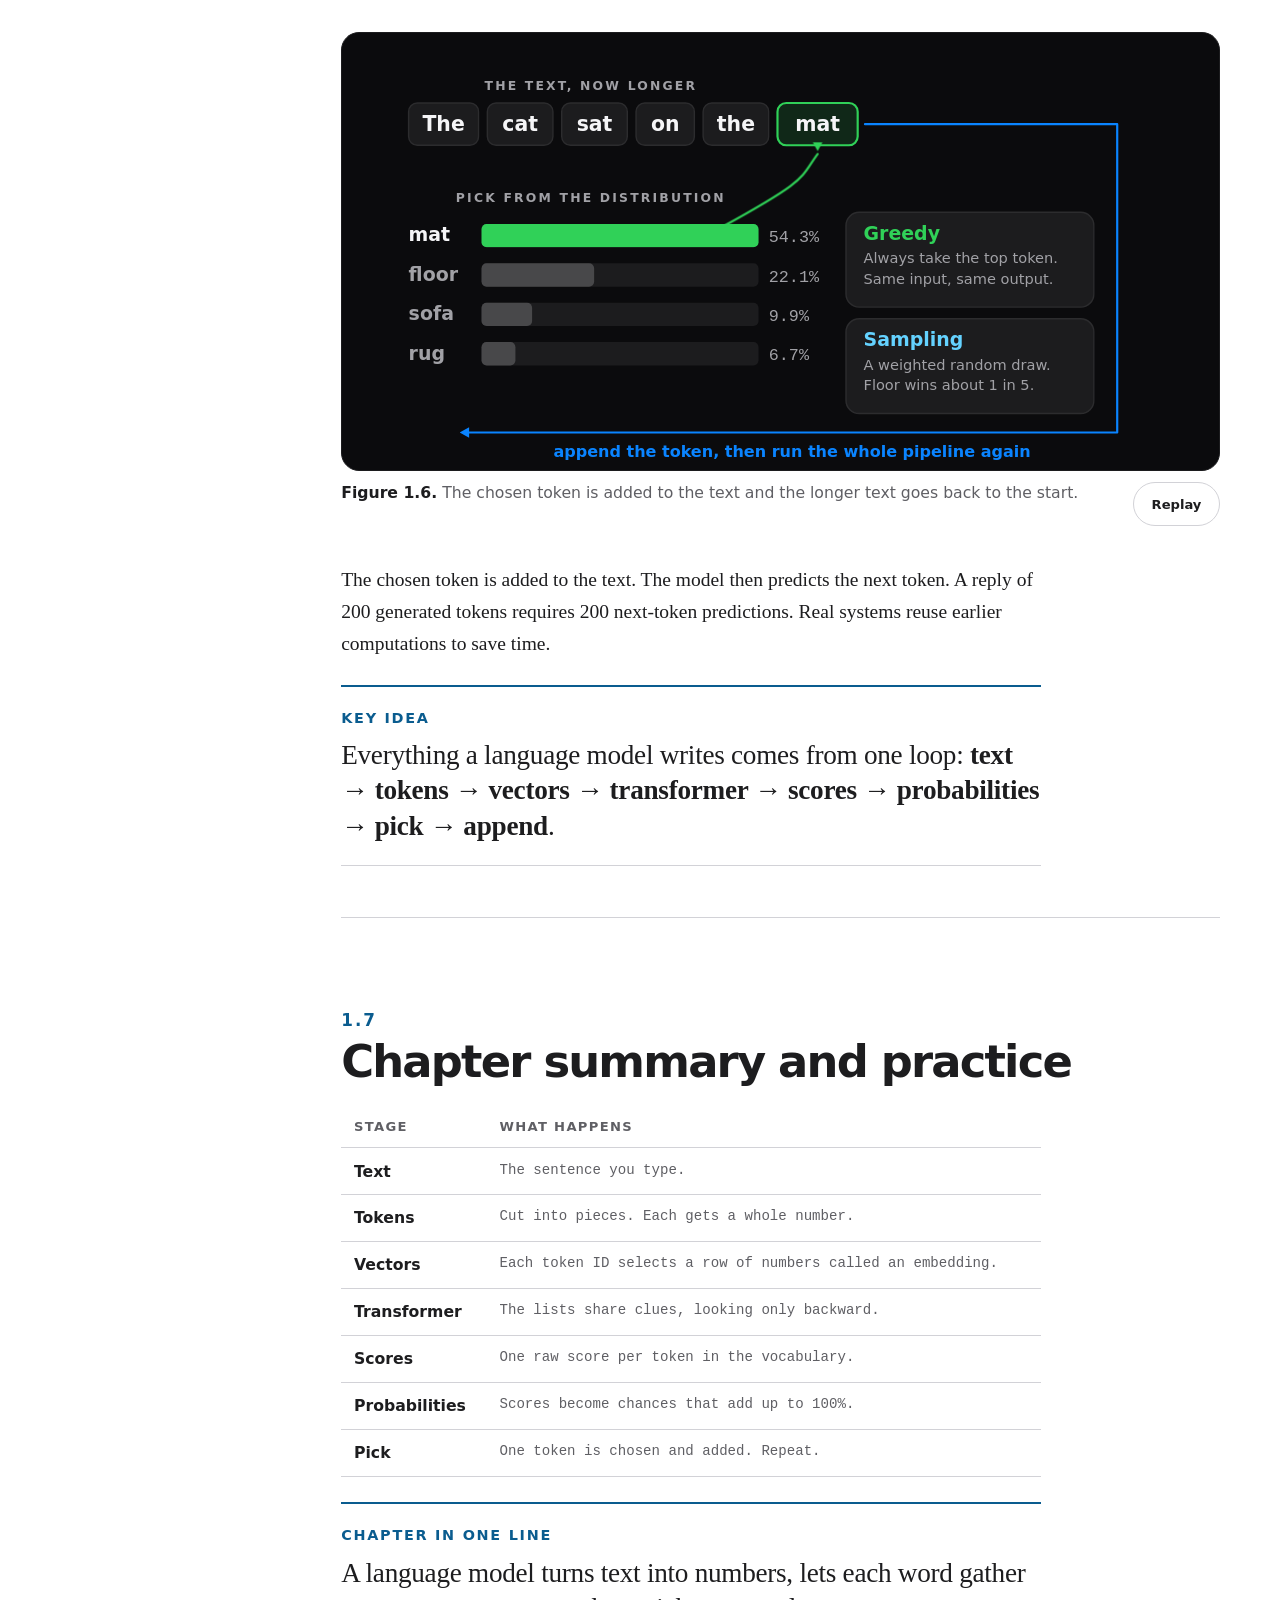
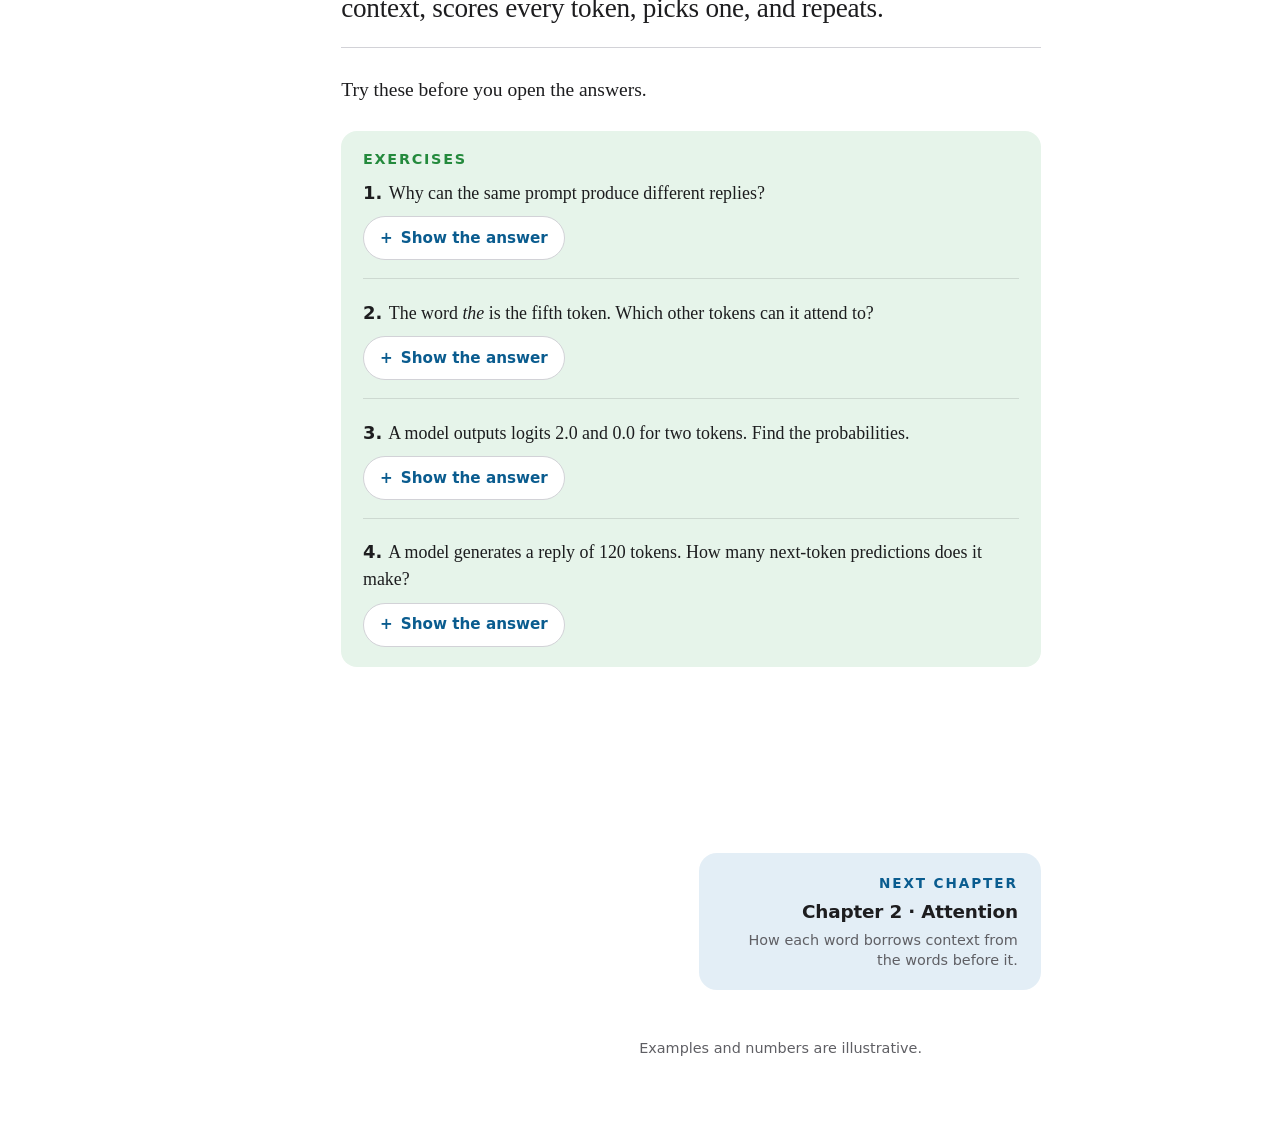
==== commit 0f81897d: "Chapter 1 final edit pass: token consistency, typeset softmax, simpler wording - Correct the Figure " ====
--- a/chapter1.html
+++ b/chapter1.html
@@ -4,7 +4,7 @@
 <meta charset="utf-8">
 <meta name="viewport" content="width=device-width, initial-scale=1">
 <title>AI Mechanics: Chapter 1, The full pipeline</title>
-<meta name="description" content="Follow one sentence from text to next word in seven stages.">
+<meta name="description" content="Follow one sentence from text to next token in seven stages.">
 <meta name="theme-color" content="#0a5c8f">
 <link rel="icon" href="favicon.svg" type="image/svg+xml">
 <link rel="apple-touch-icon" href="assets/apple-touch-icon.png">
@@ -12,19 +12,19 @@
 <meta property="og:type" content="website">
 <meta property="og:site_name" content="AI Mechanics">
 <meta property="og:title" content="AI Mechanics: Chapter 1, The full pipeline">
-<meta property="og:description" content="Follow one sentence from text to next word in seven stages.">
+<meta property="og:description" content="Follow one sentence from text to next token in seven stages.">
 <meta property="og:url" content="https://matthewschmidt1-lgtm.github.io/ai-mechanics/chapter1.html">
 <meta property="og:image" content="https://matthewschmidt1-lgtm.github.io/ai-mechanics/assets/og.png">
 <meta name="twitter:card" content="summary_large_image">
-<link rel="stylesheet" href="css/book.css?v=1.3">
+<link rel="stylesheet" href="css/book.css?v=1.5">
 </head>
 <body>
 <div id="app"><noscript><p style="font:17px/1.5 -apple-system,Segoe UI,Roboto,sans-serif;max-width:34em;margin:4rem auto;padding:0 1.2rem">AI Mechanics needs JavaScript to show its chapters and figures. Please turn it on, or open this page in a different browser.</p></noscript></div>
 <script>window.__video=1; window.__story=0;</script>
-<script src="js/kit.js?v=1.3"></script>
-<script src="js/chapters.js?v=1.3"></script>
-<script src="js/ill1.js?v=1.3"></script>
-<script src="js/book.js?v=1.3"></script>
-<script src="js/chapter1.js?v=1.3"></script>
+<script src="js/kit.js?v=1.5"></script>
+<script src="js/chapters.js?v=1.5"></script>
+<script src="js/ill1.js?v=1.5"></script>
+<script src="js/book.js?v=1.5"></script>
+<script src="js/chapter1.js?v=1.5"></script>
 </body>
 </html>
--- a/css/book.css
+++ b/css/book.css
@@ -288,3 +288,9 @@
 
 /* phones: let figures run edge to edge, including the right side */
 @media (max-width:620px){figure{max-width:none;width:calc(100% + 36px)}}
+
+/* typeset fractions in formulas */
+.eq .frac{display:inline-flex;flex-direction:column;vertical-align:middle;text-align:center;margin:0 .2em}
+.eq .frac .num{border-bottom:1.5px solid currentColor;padding:0 .35em .2em}
+.eq .frac .den{padding:.2em .35em 0}
+.eq{white-space:nowrap;line-height:1.6}
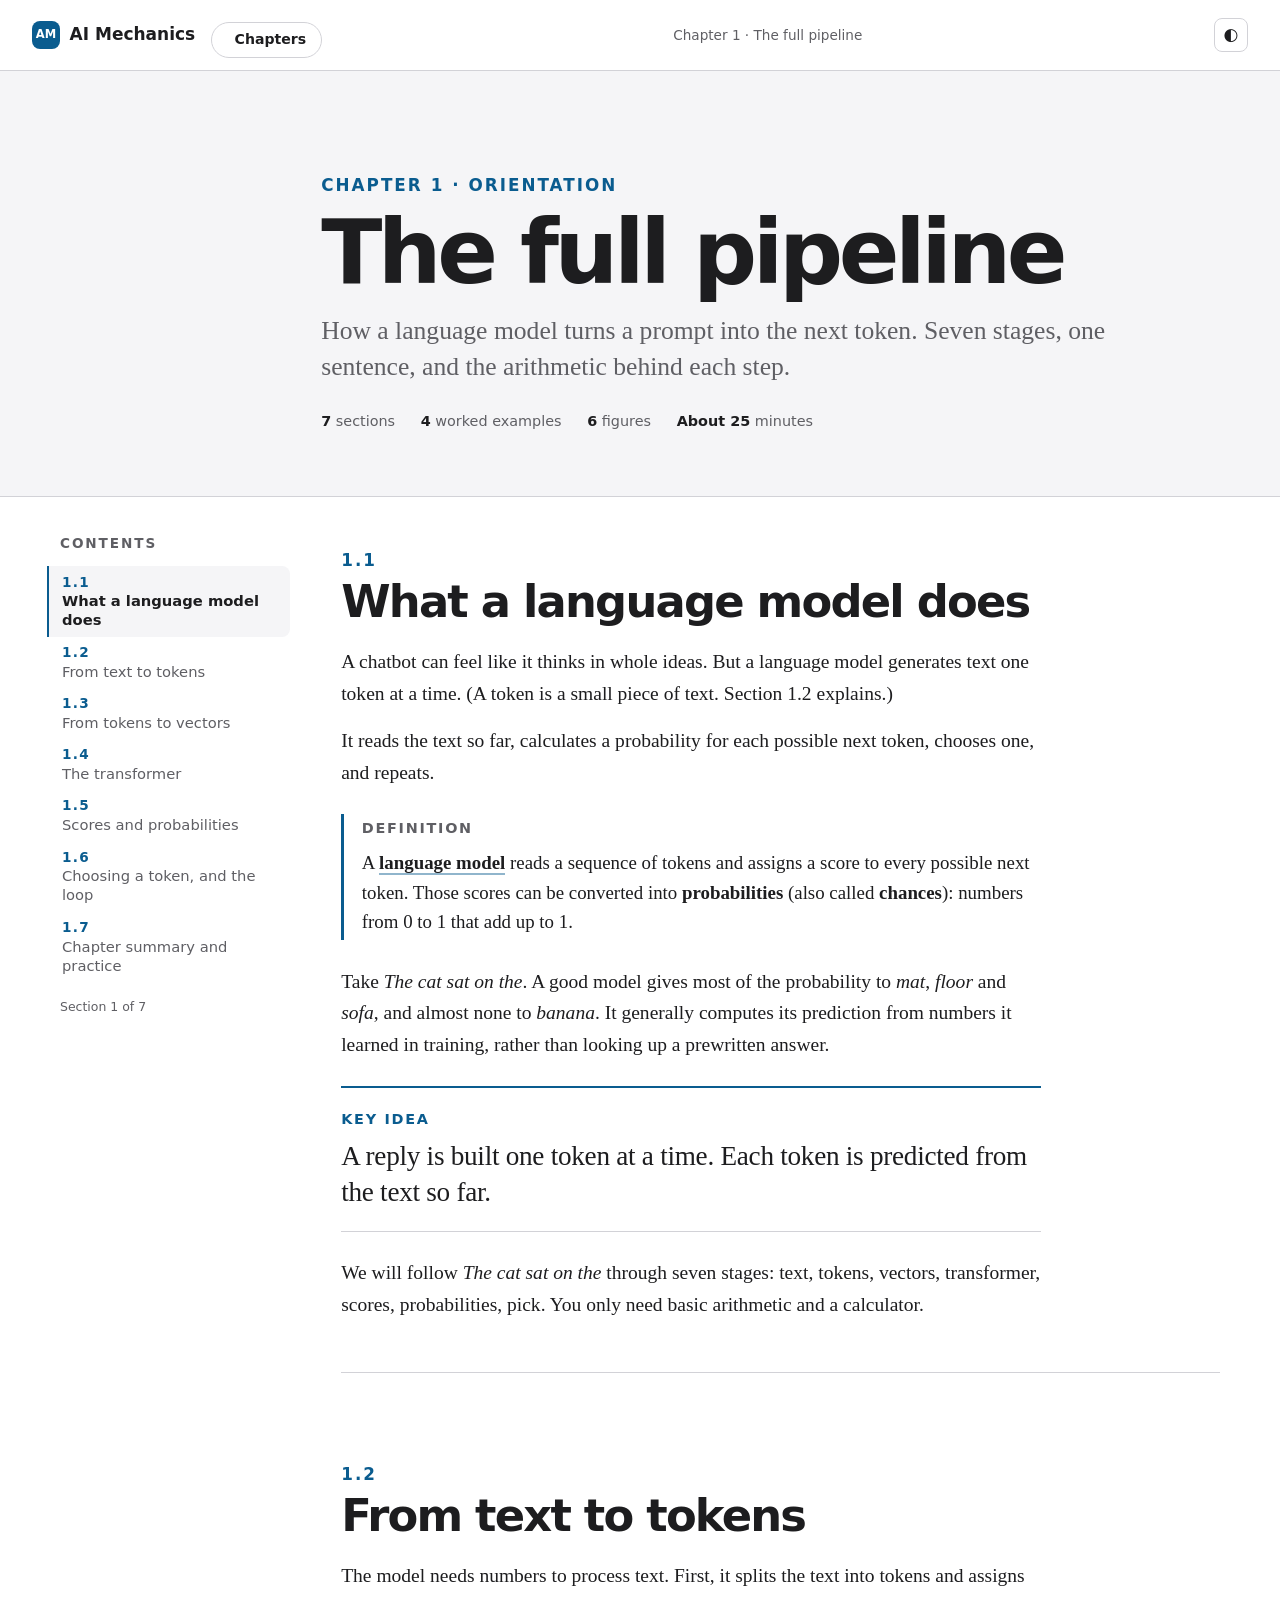
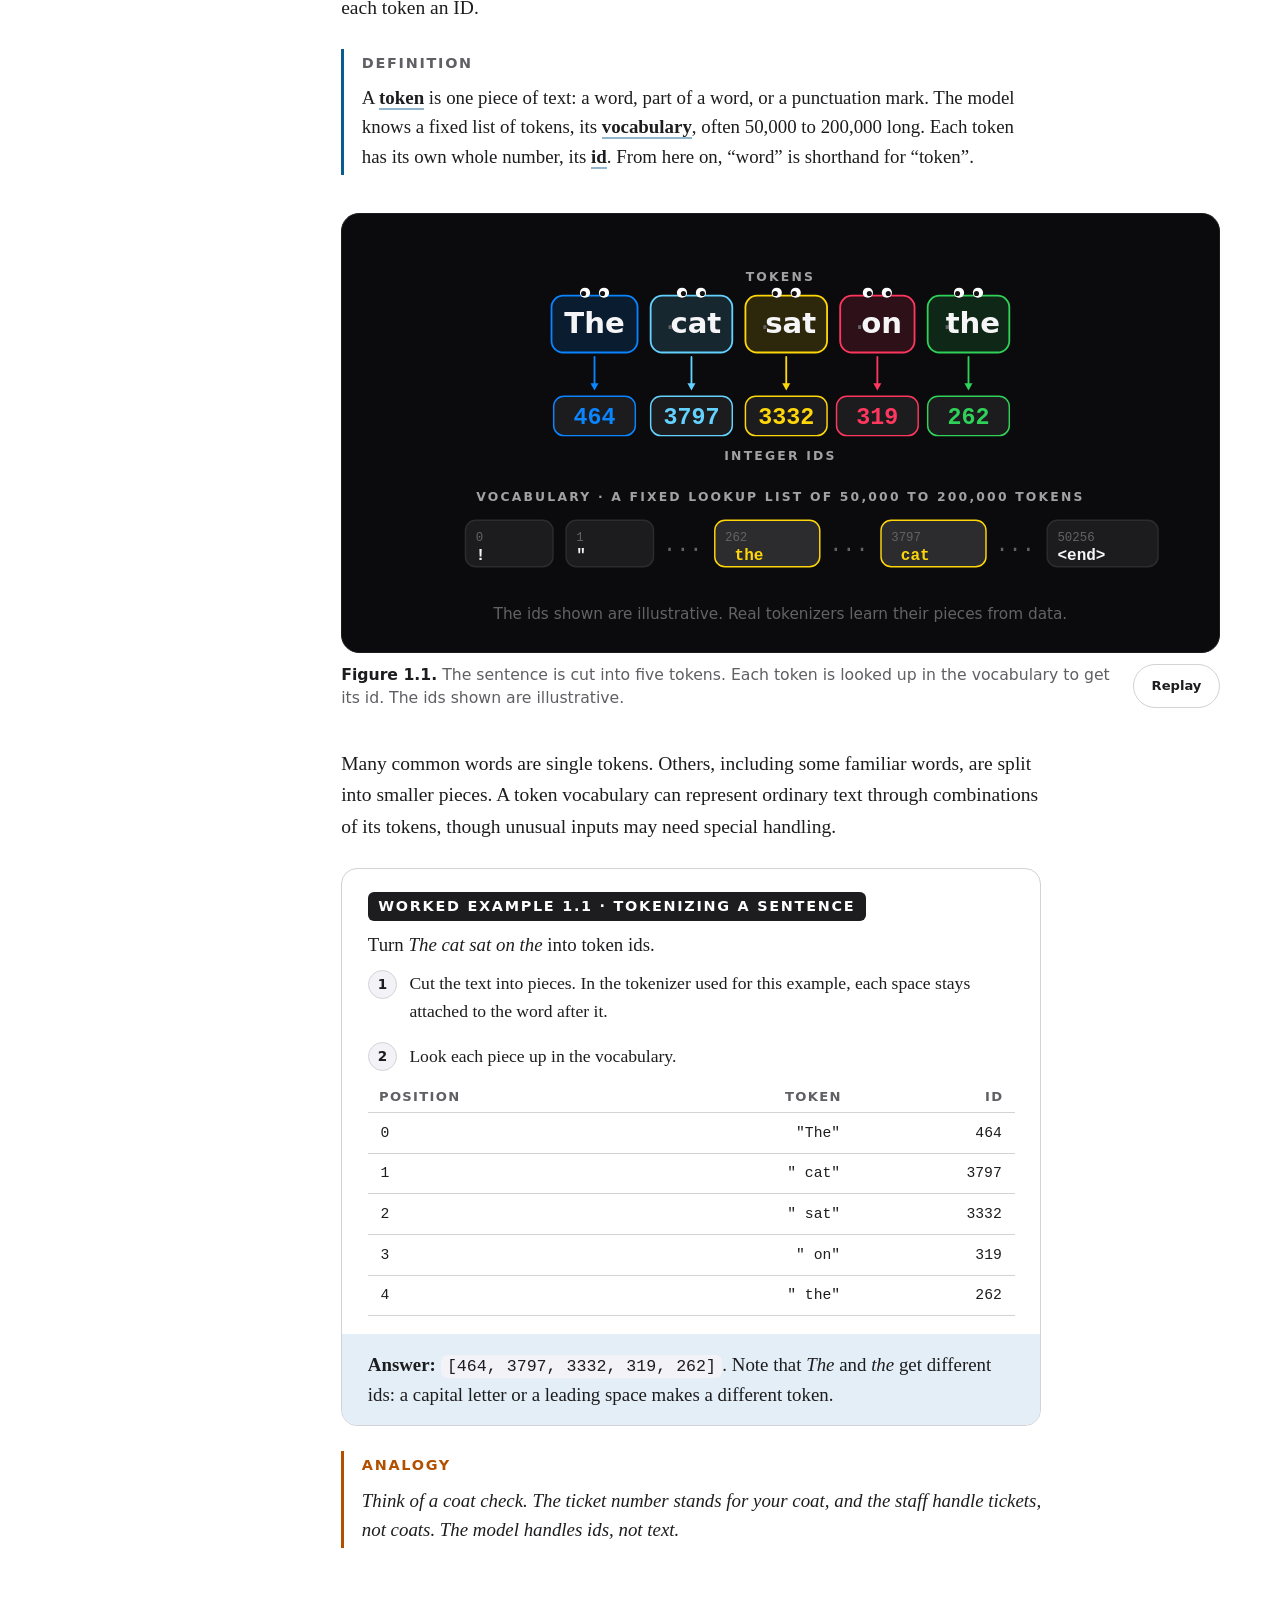
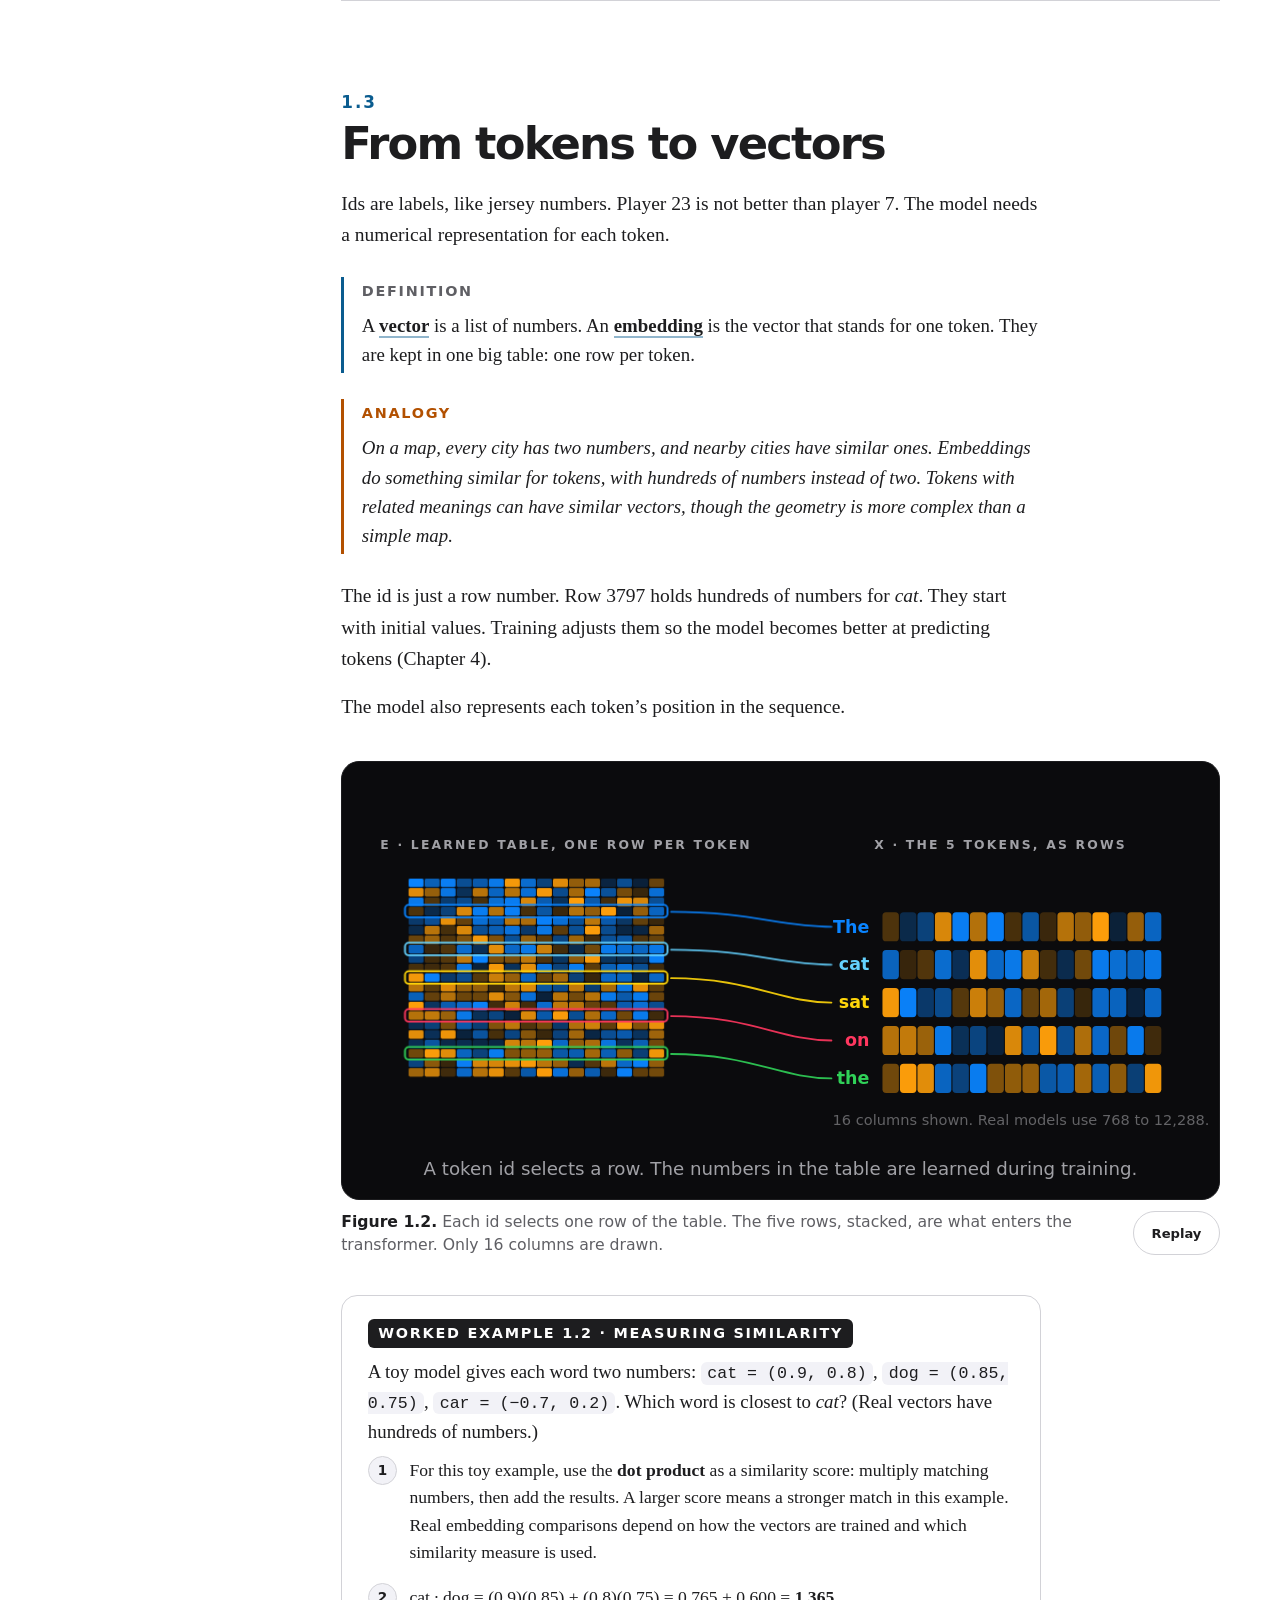
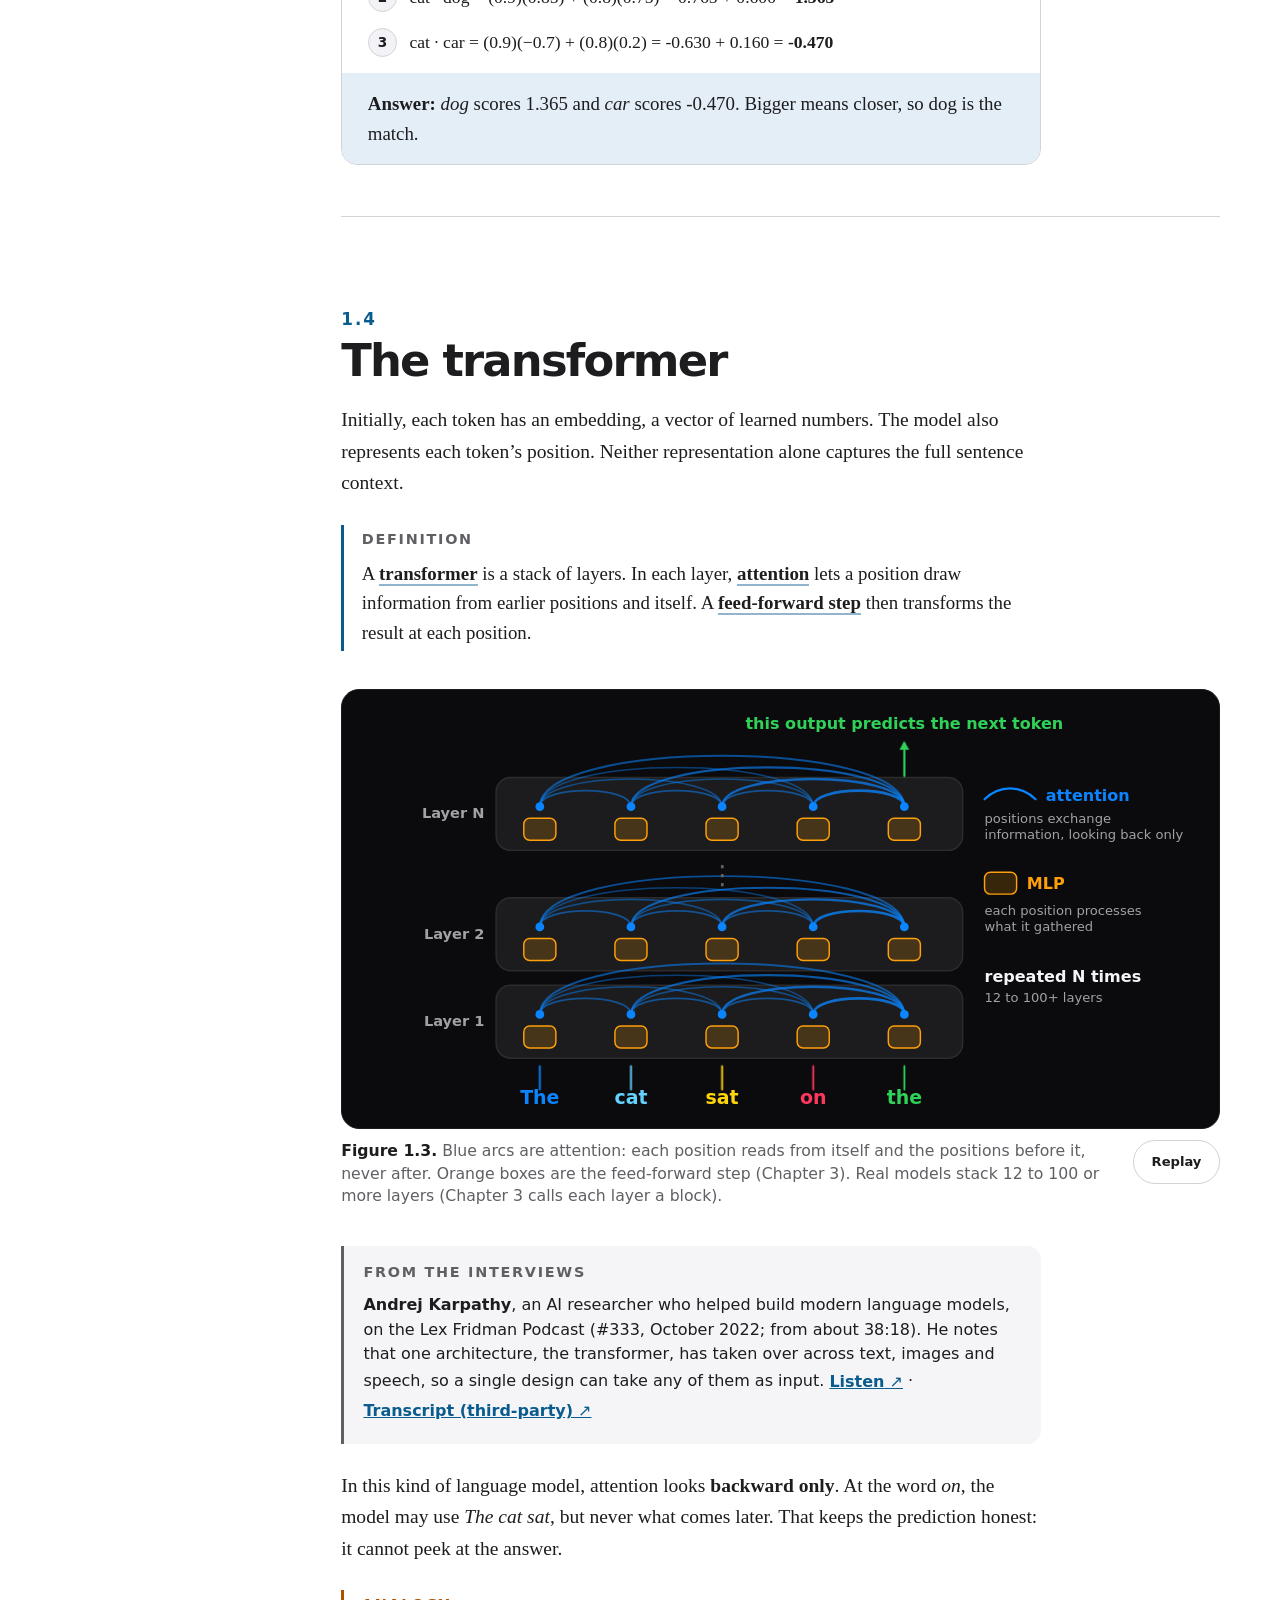
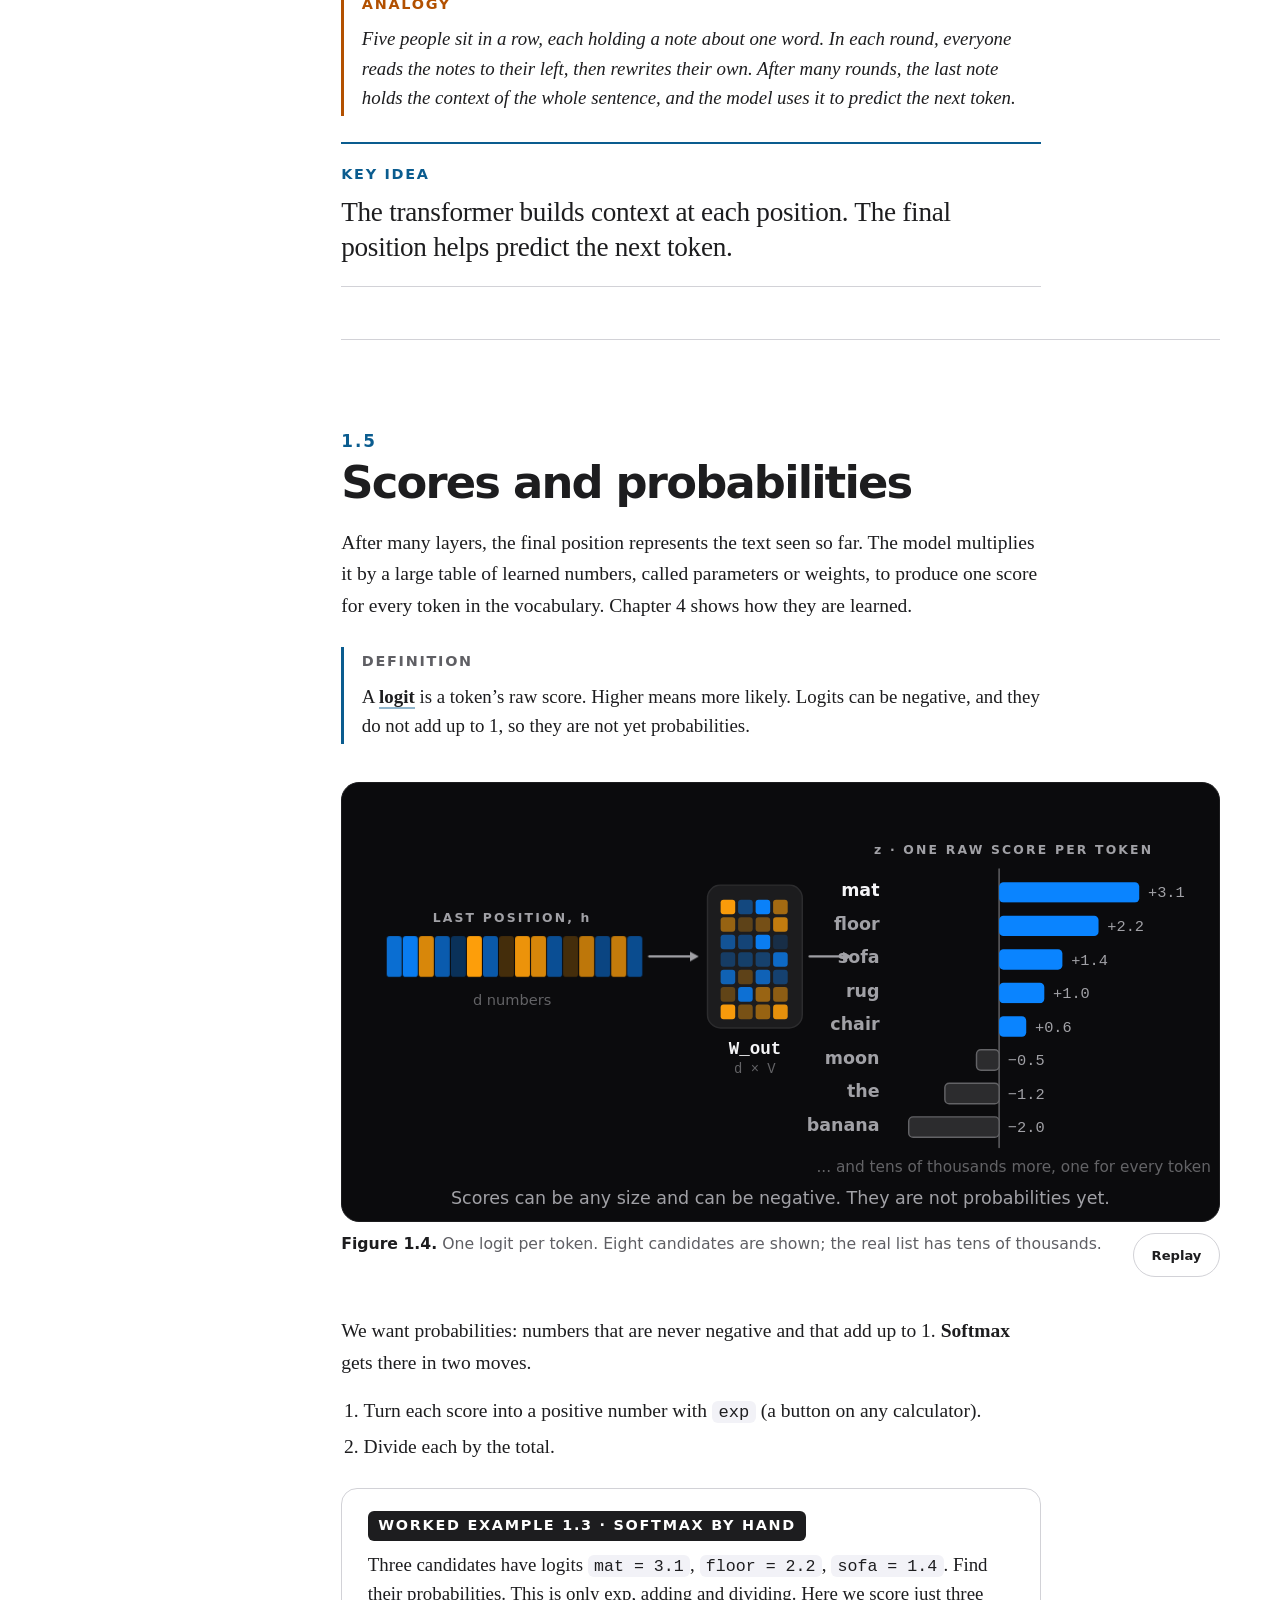
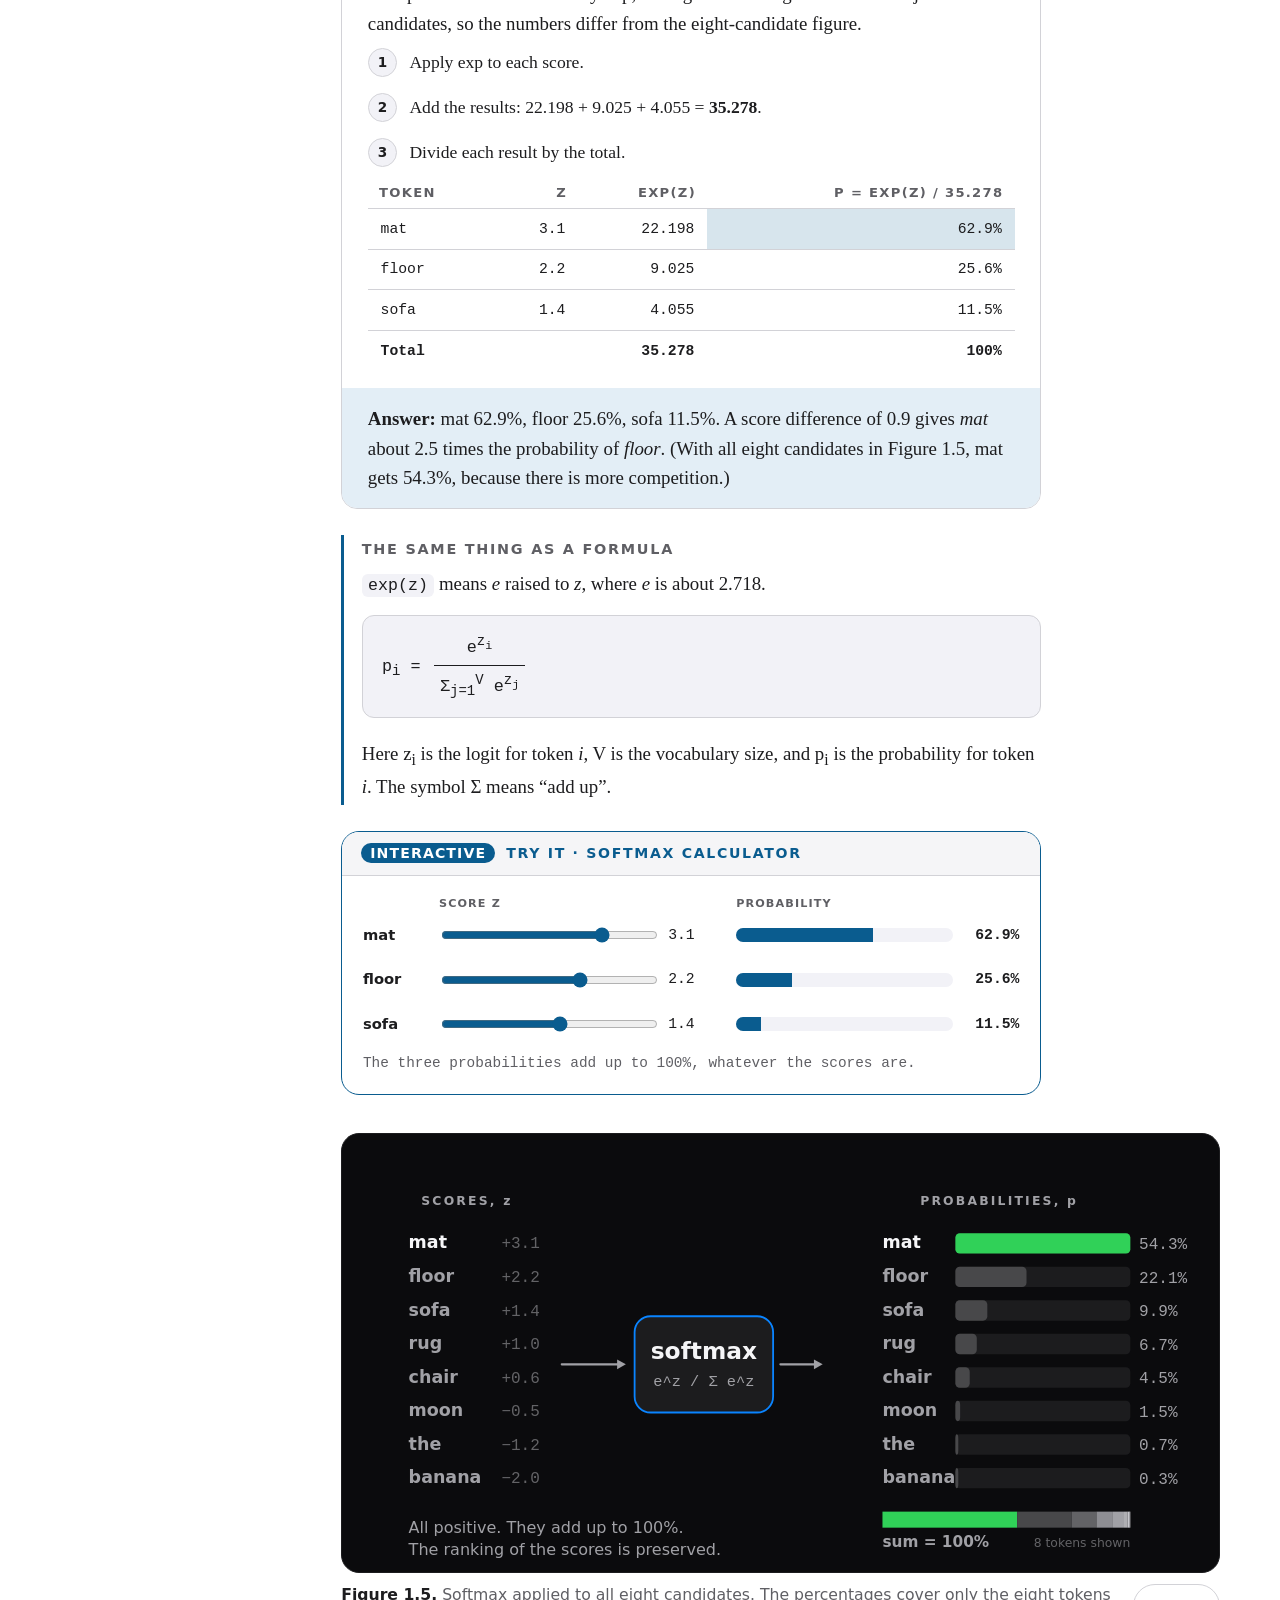
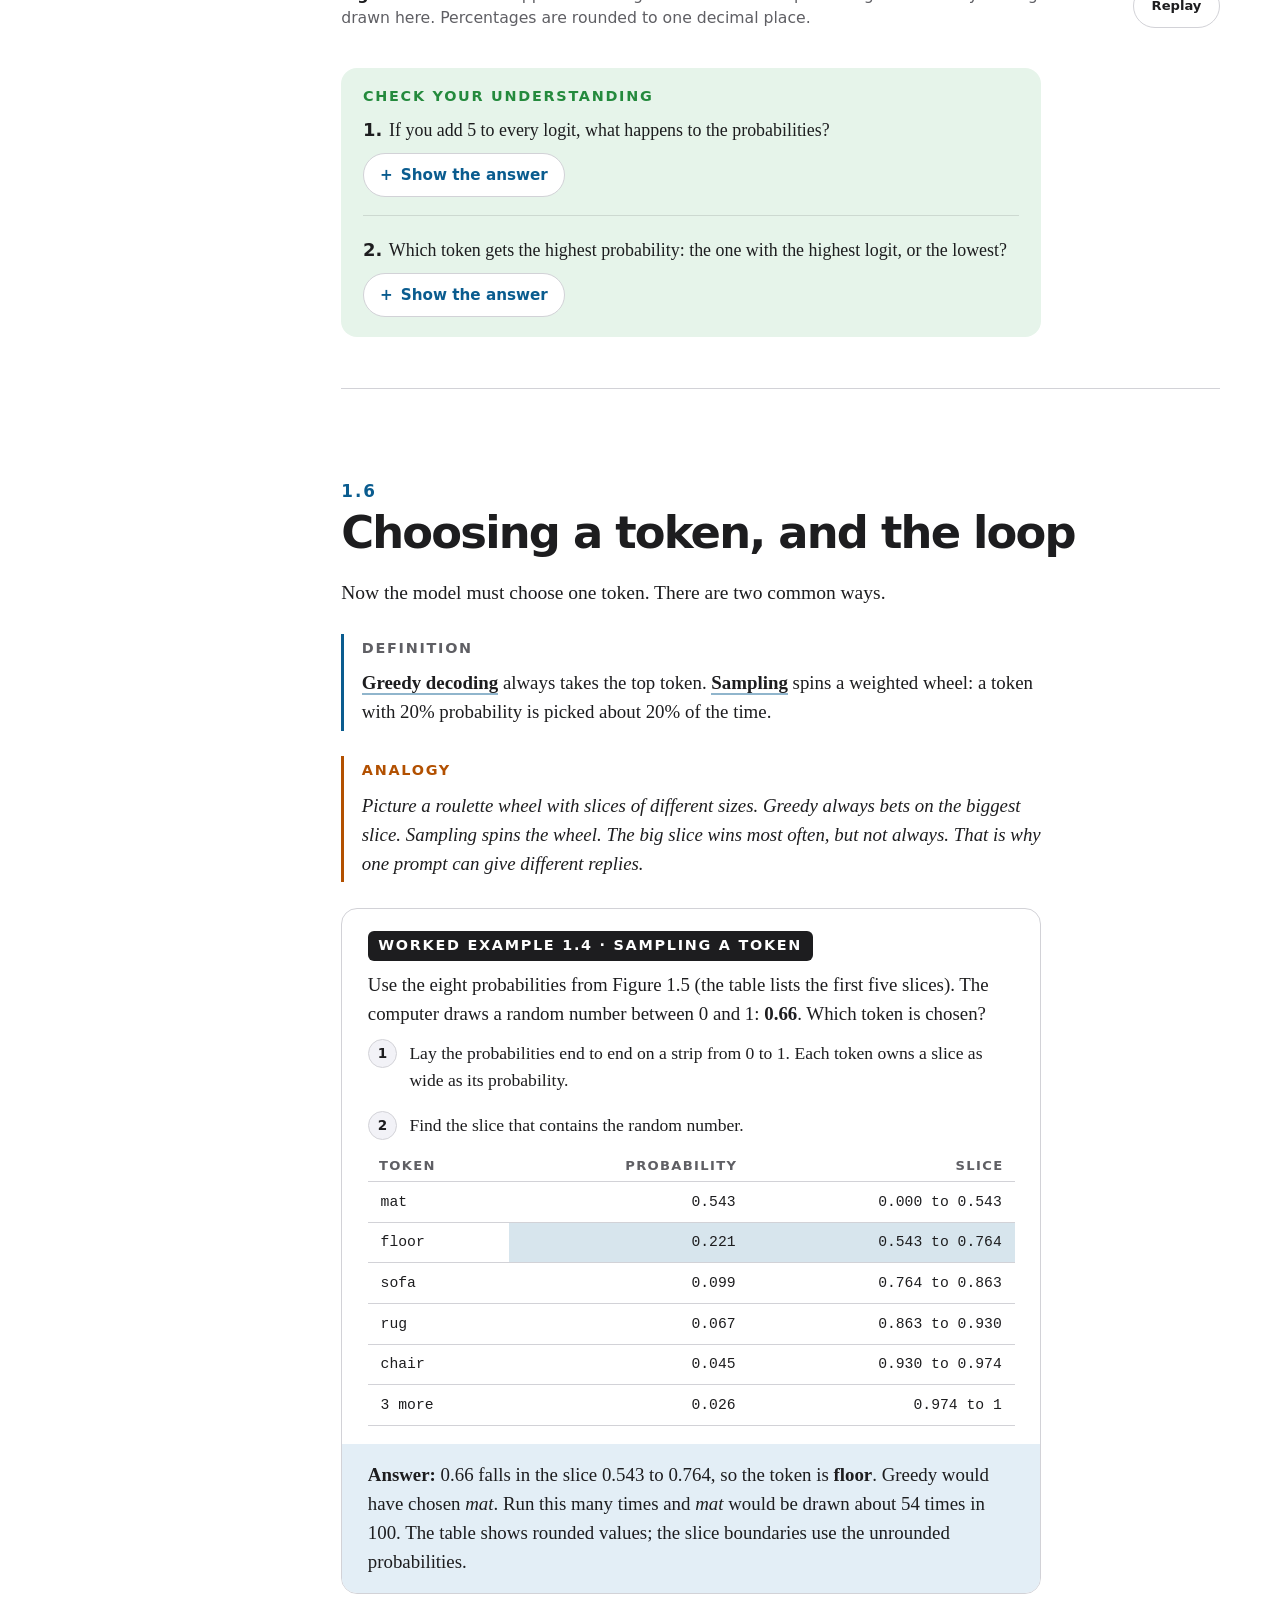
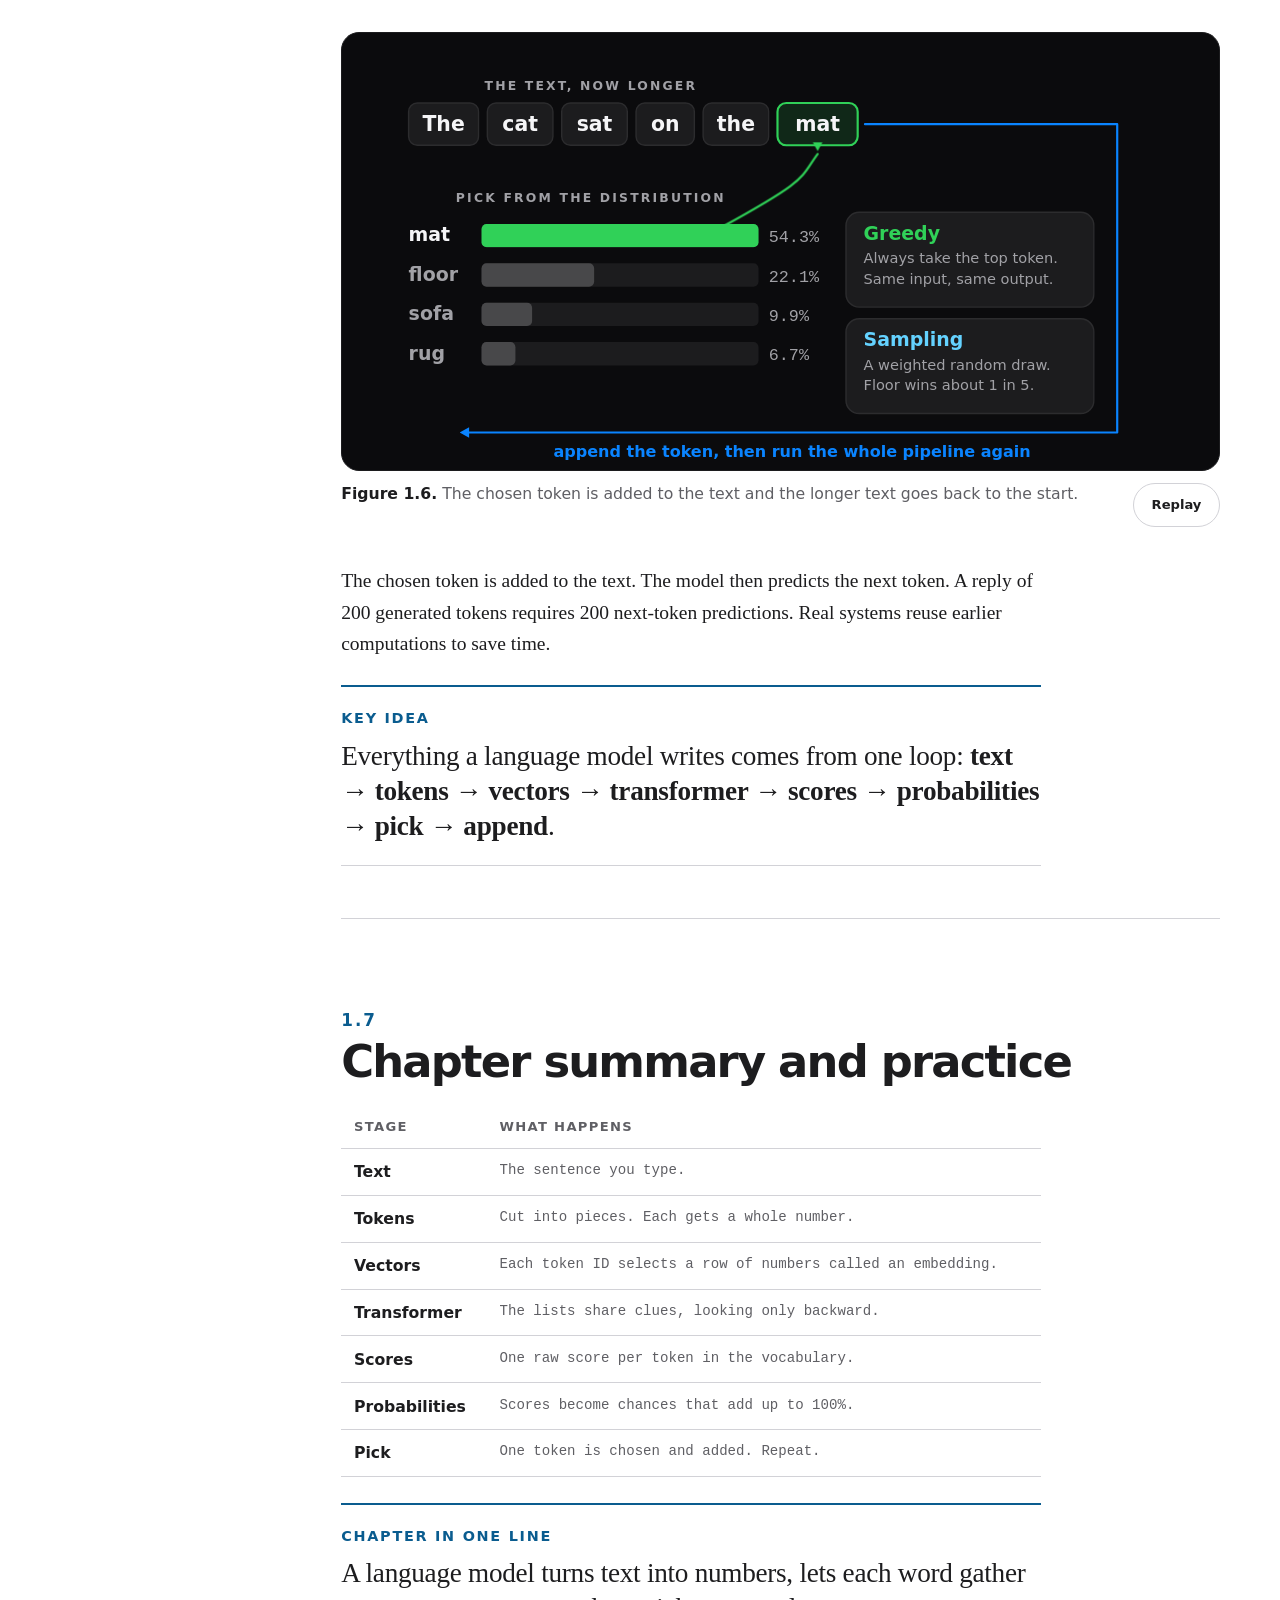
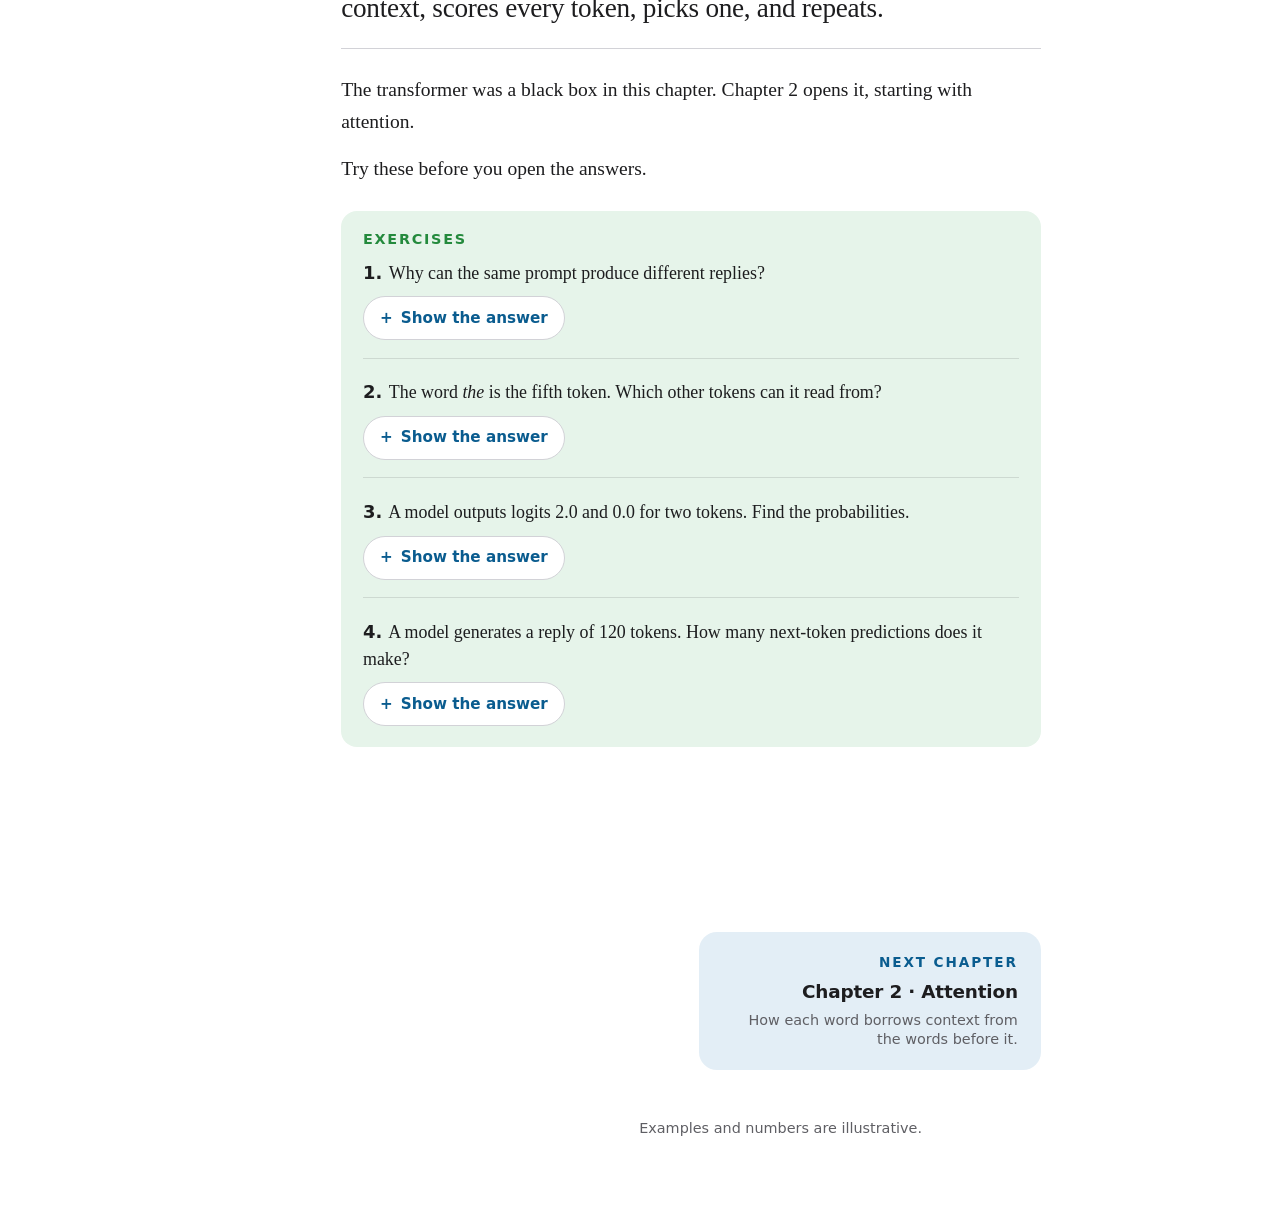
==== commit e5e478b6: "Apply the reader's pass: chapter hand-offs, clearer definitions, calmer interview boxes - Bridge eve" ====
--- a/chapter1.html
+++ b/chapter1.html
@@ -16,15 +16,15 @@
 <meta property="og:url" content="https://matthewschmidt1-lgtm.github.io/ai-mechanics/chapter1.html">
 <meta property="og:image" content="https://matthewschmidt1-lgtm.github.io/ai-mechanics/assets/og.png">
 <meta name="twitter:card" content="summary_large_image">
-<link rel="stylesheet" href="css/book.css?v=1.5">
+<link rel="stylesheet" href="css/book.css?v=1.9">
 </head>
 <body>
 <div id="app"><noscript><p style="font:17px/1.5 -apple-system,Segoe UI,Roboto,sans-serif;max-width:34em;margin:4rem auto;padding:0 1.2rem">AI Mechanics needs JavaScript to show its chapters and figures. Please turn it on, or open this page in a different browser.</p></noscript></div>
 <script>window.__video=1; window.__story=0;</script>
-<script src="js/kit.js?v=1.5"></script>
-<script src="js/chapters.js?v=1.5"></script>
-<script src="js/ill1.js?v=1.5"></script>
-<script src="js/book.js?v=1.5"></script>
-<script src="js/chapter1.js?v=1.5"></script>
+<script src="js/kit.js?v=1.9"></script>
+<script src="js/chapters.js?v=1.9"></script>
+<script src="js/ill1.js?v=1.9"></script>
+<script src="js/book.js?v=1.9"></script>
+<script src="js/chapter1.js?v=1.9"></script>
 </body>
 </html>
--- a/css/book.css
+++ b/css/book.css
@@ -294,3 +294,7 @@
 .eq .frac .num{border-bottom:1.5px solid currentColor;padding:0 .35em .2em}
 .eq .frac .den{padding:.2em .35em 0}
 .eq{white-space:nowrap;line-height:1.6}
+
+/* two-column glossary tables read left to right */
+table.calc.text th,table.calc.text td{text-align:left}
+table.calc.text td:first-child{white-space:nowrap;font-weight:600}
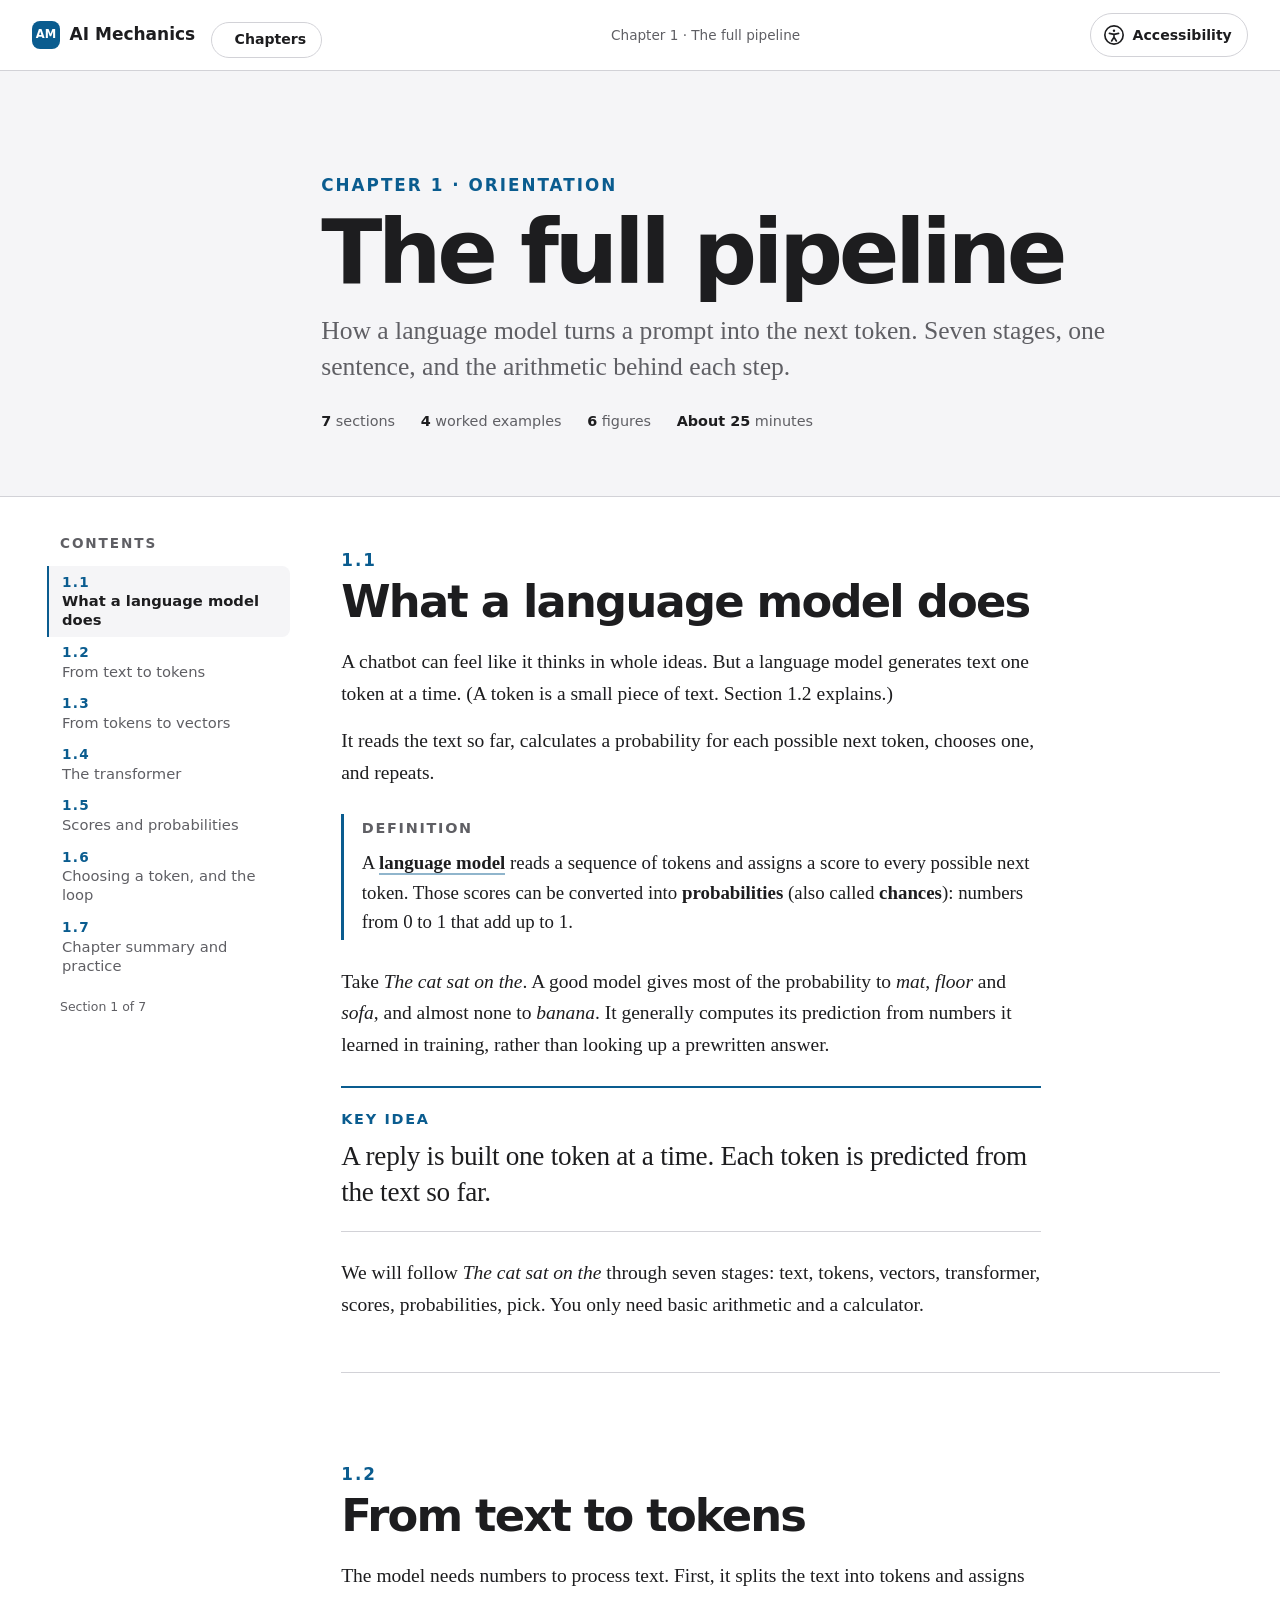
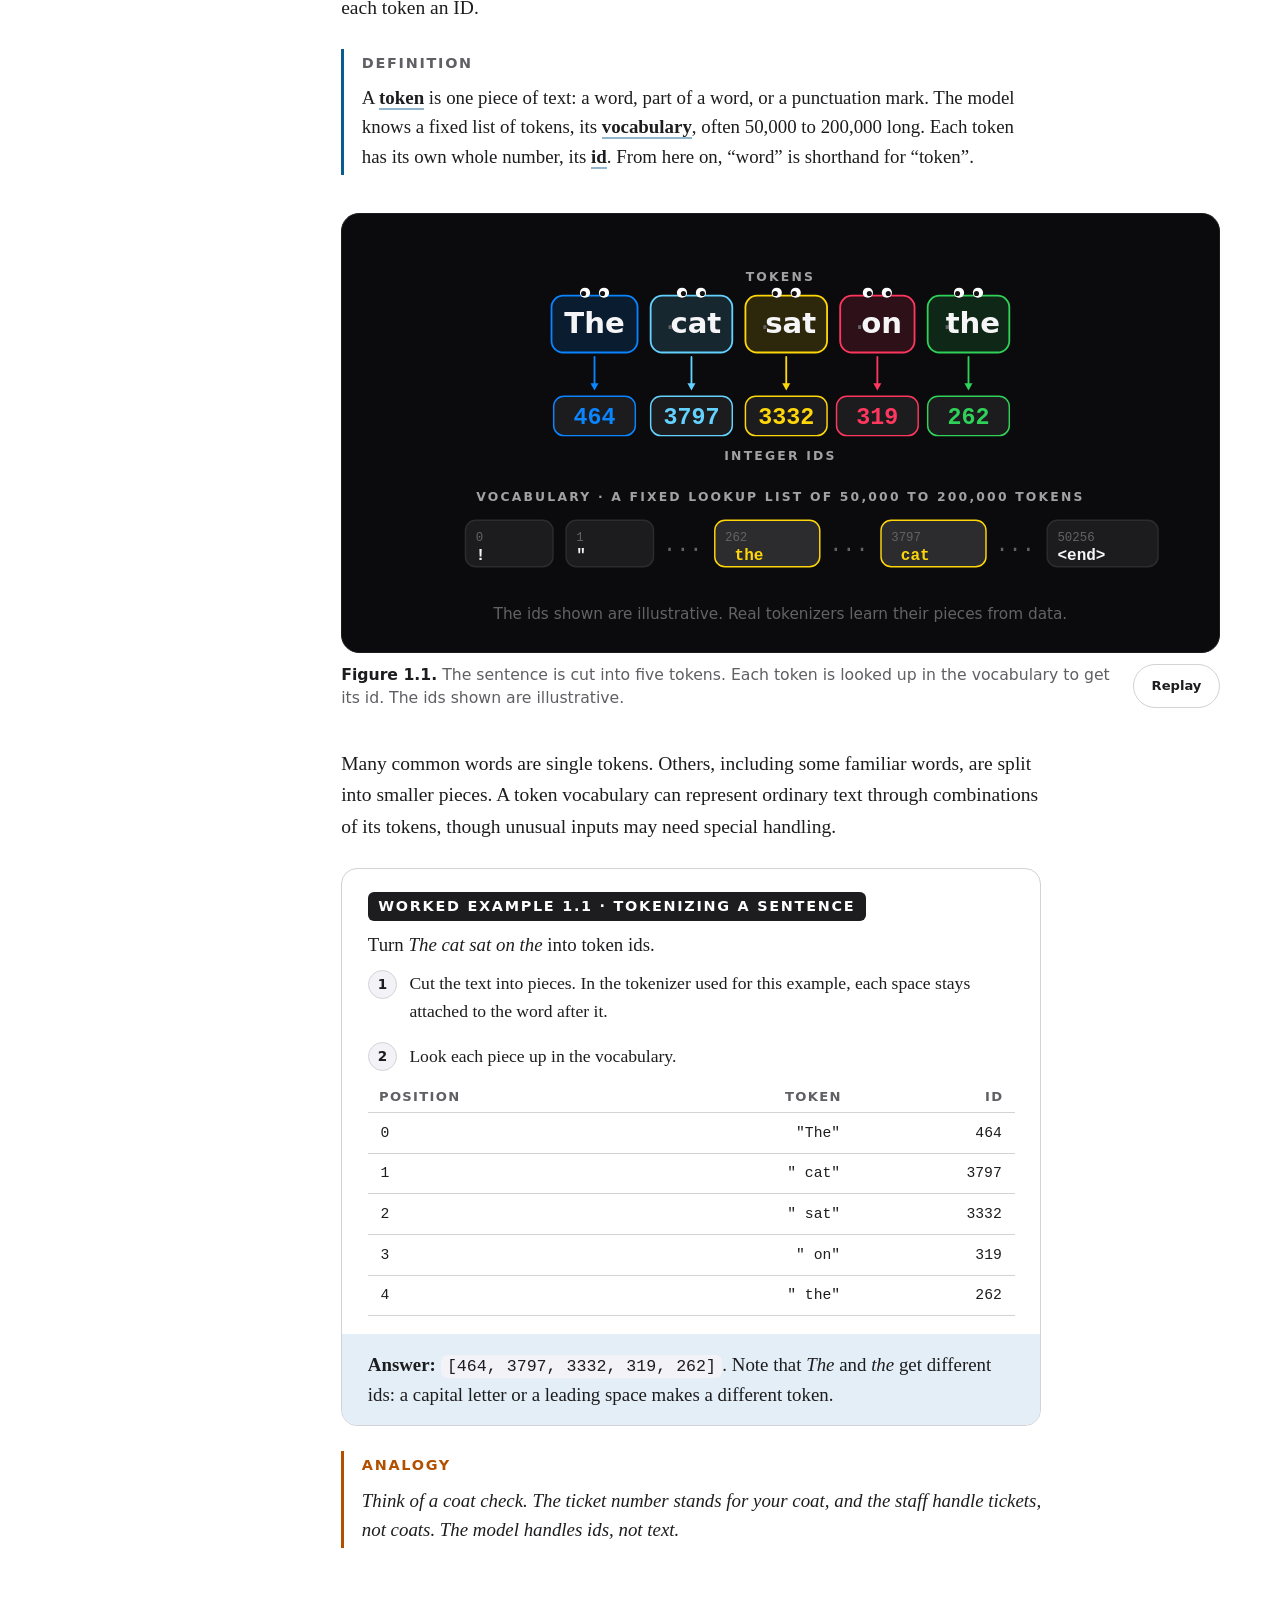
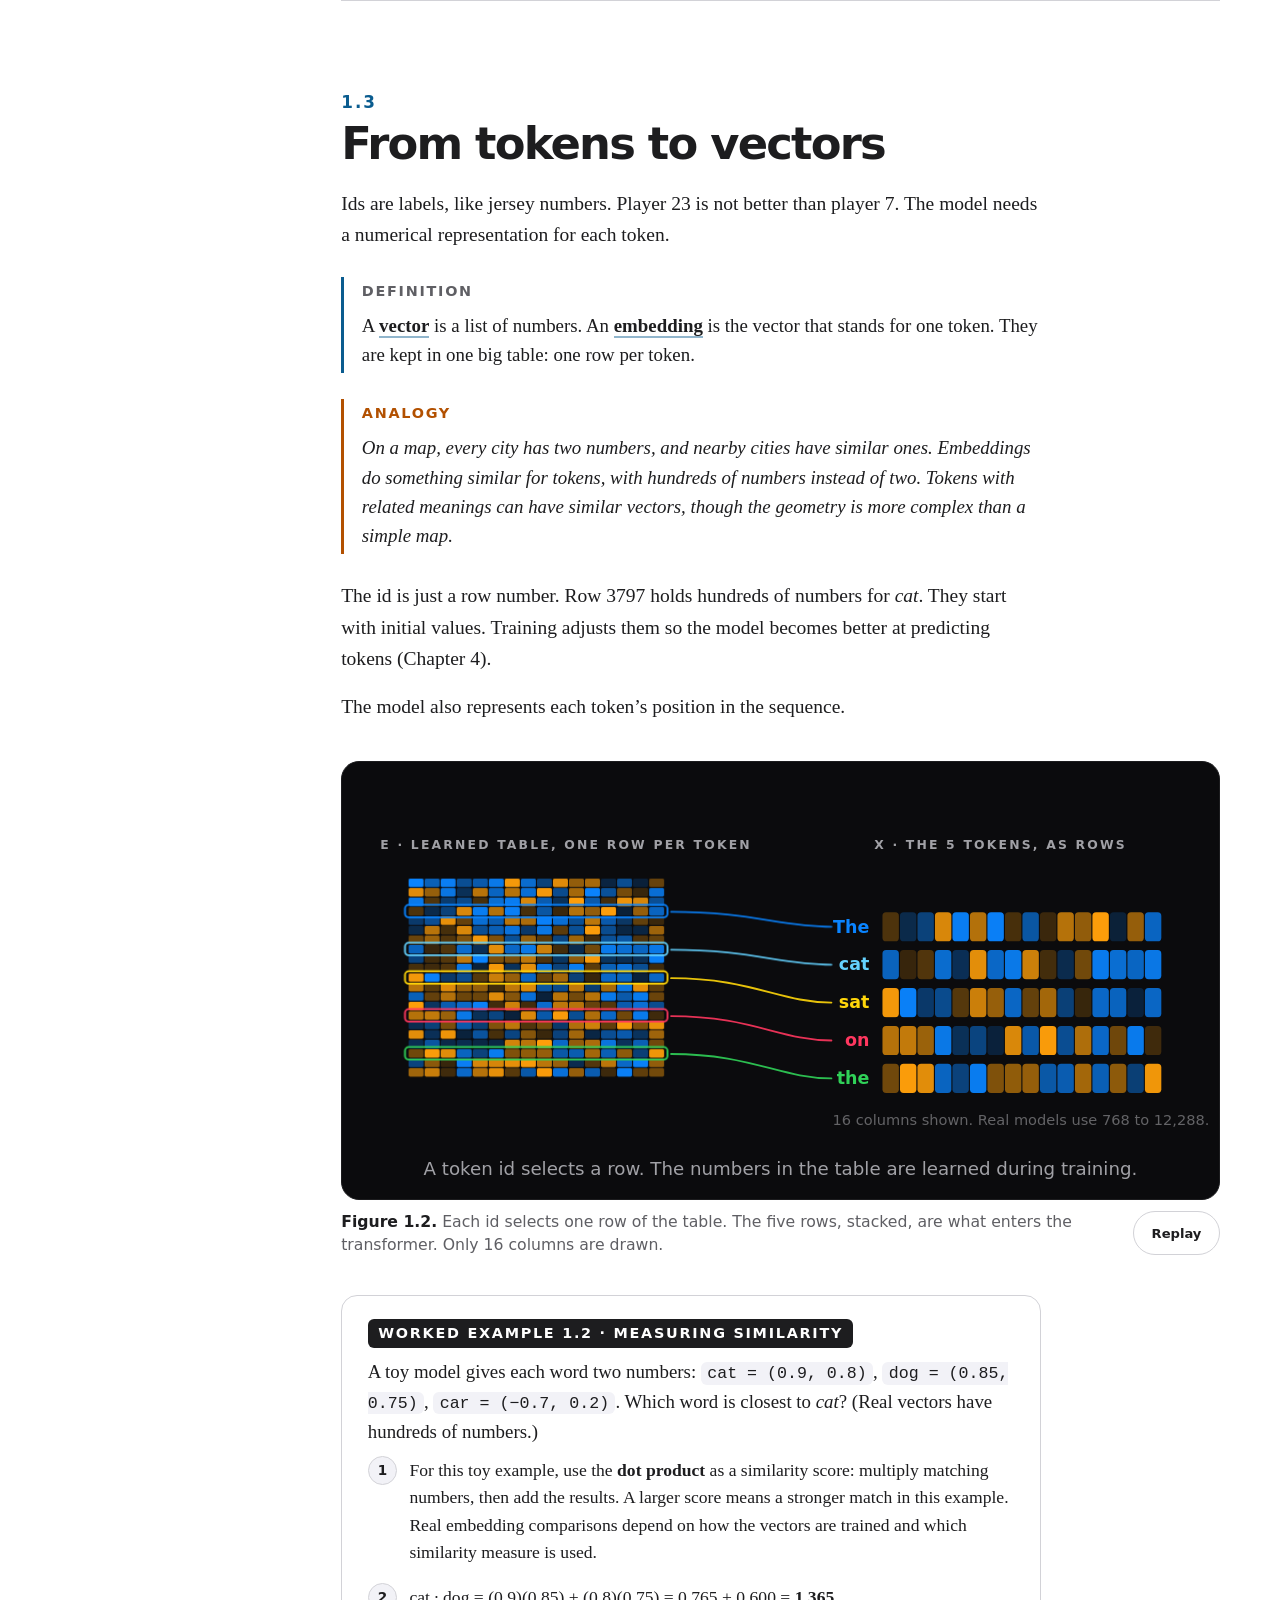
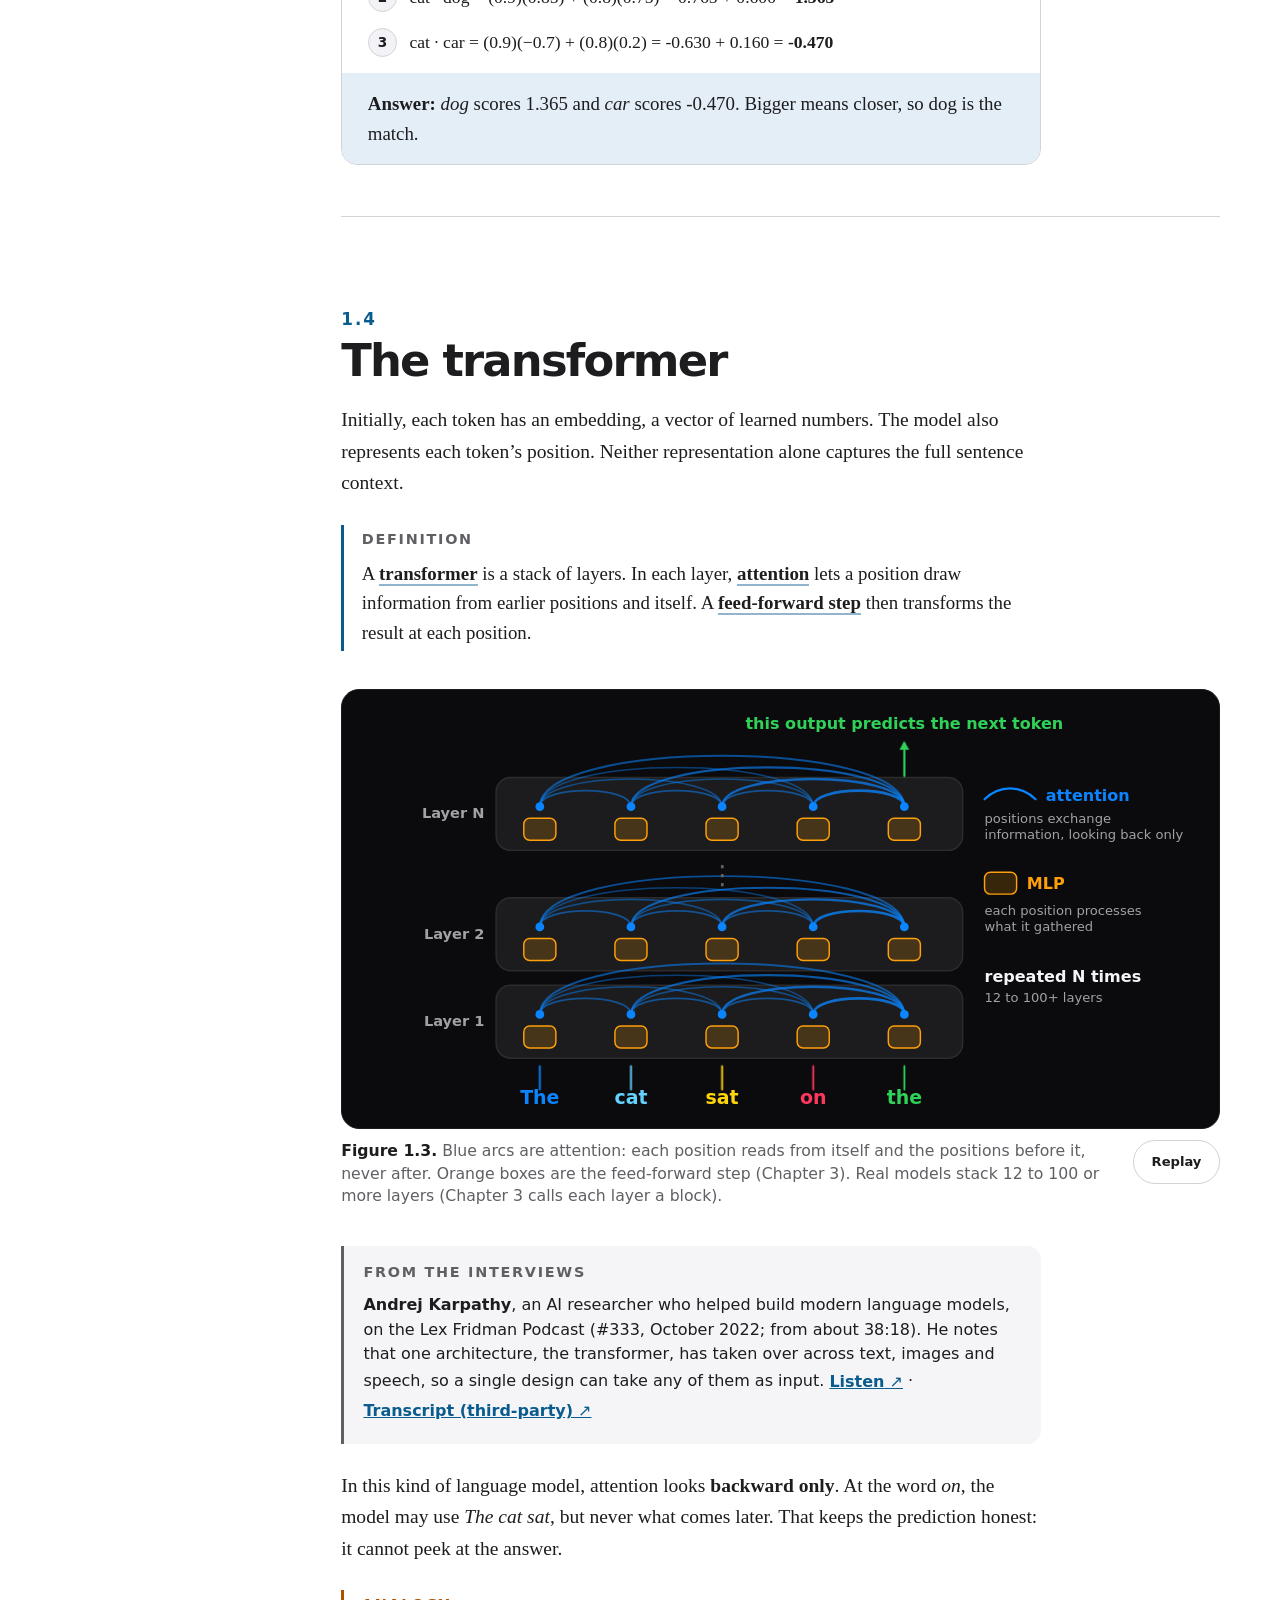
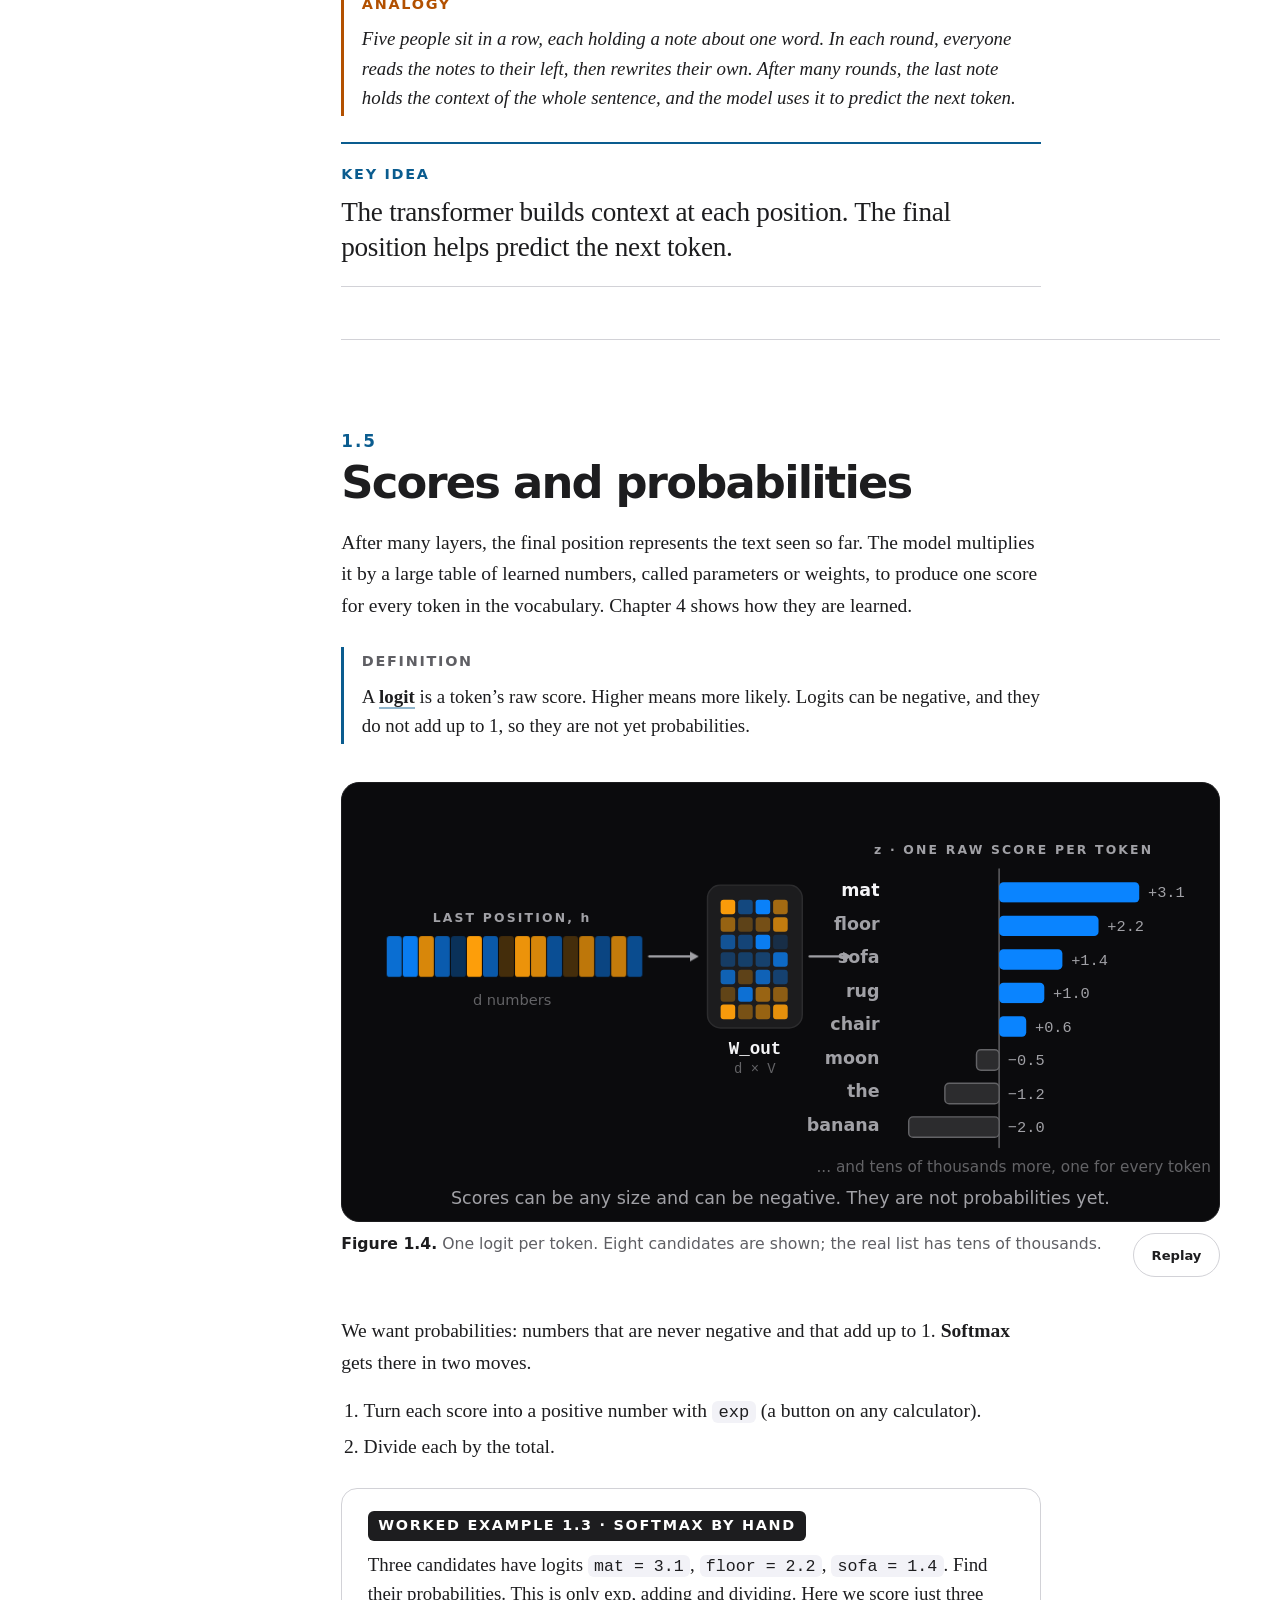
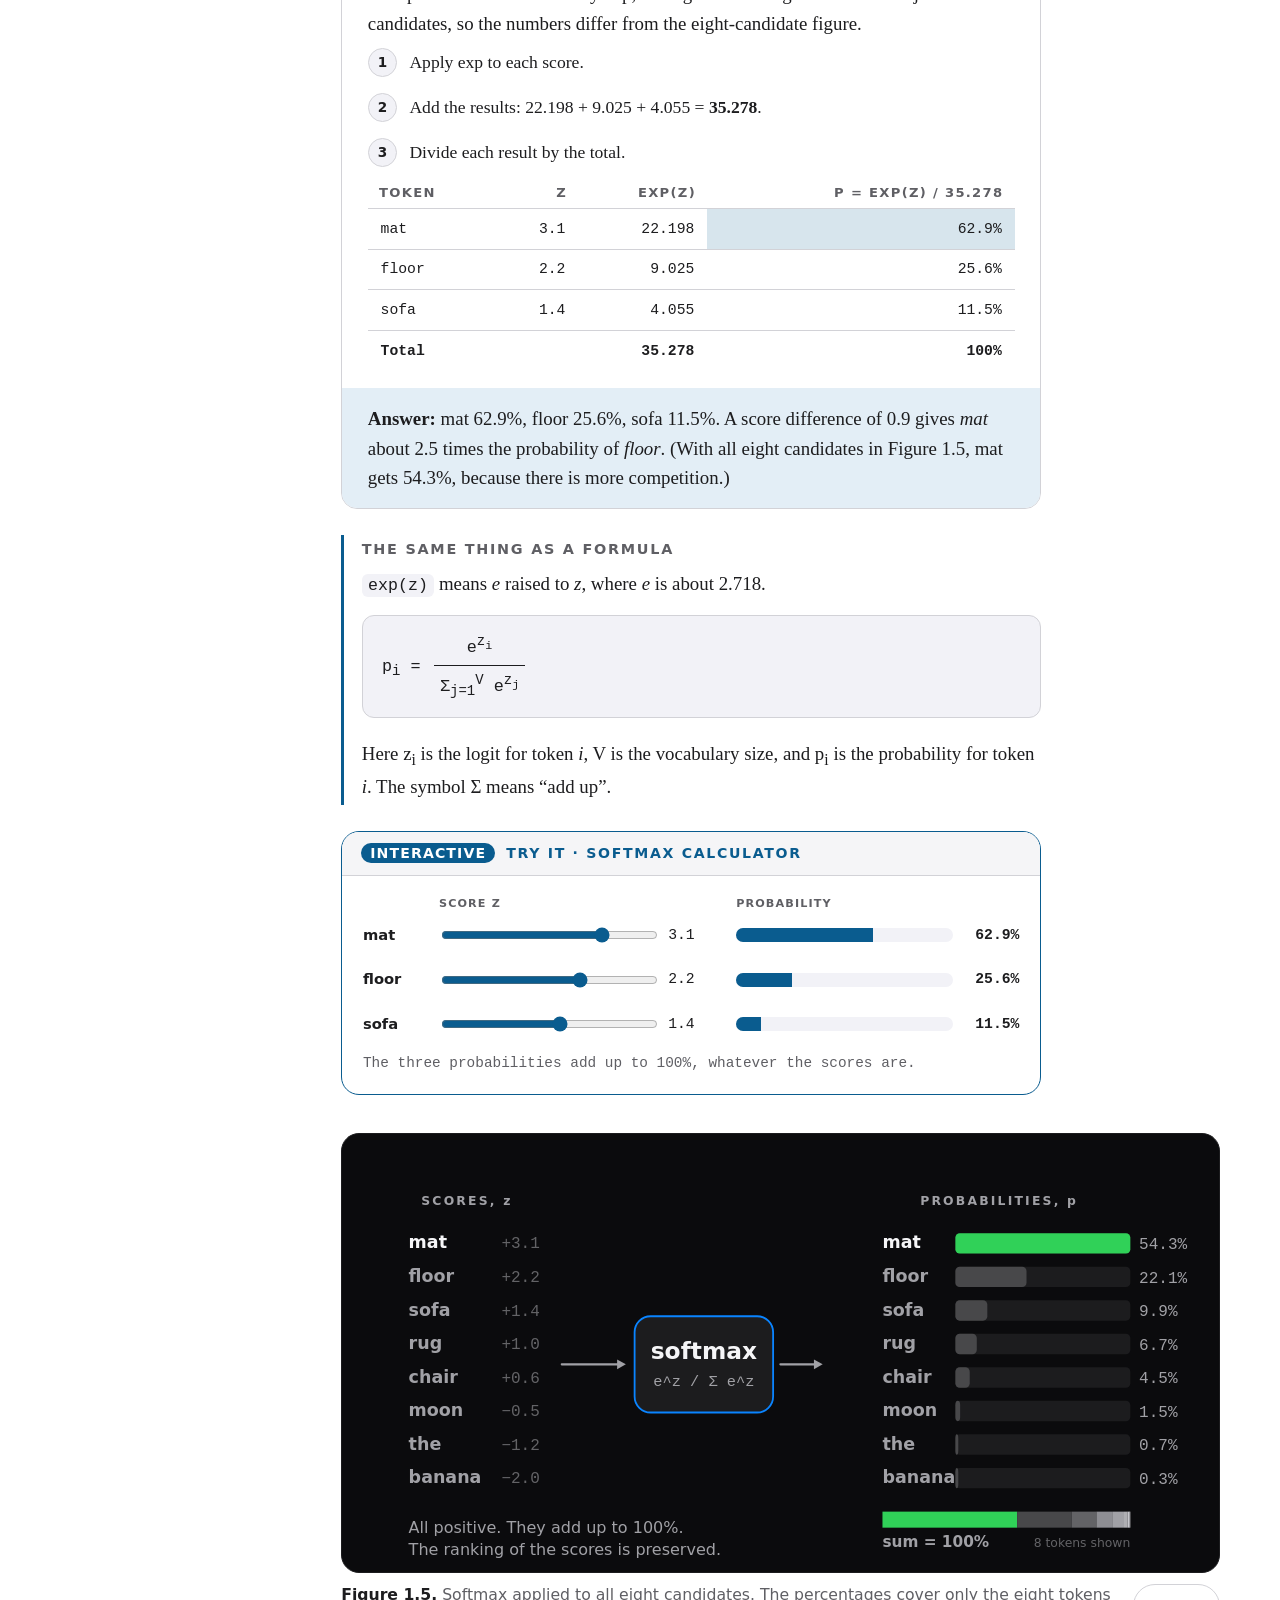
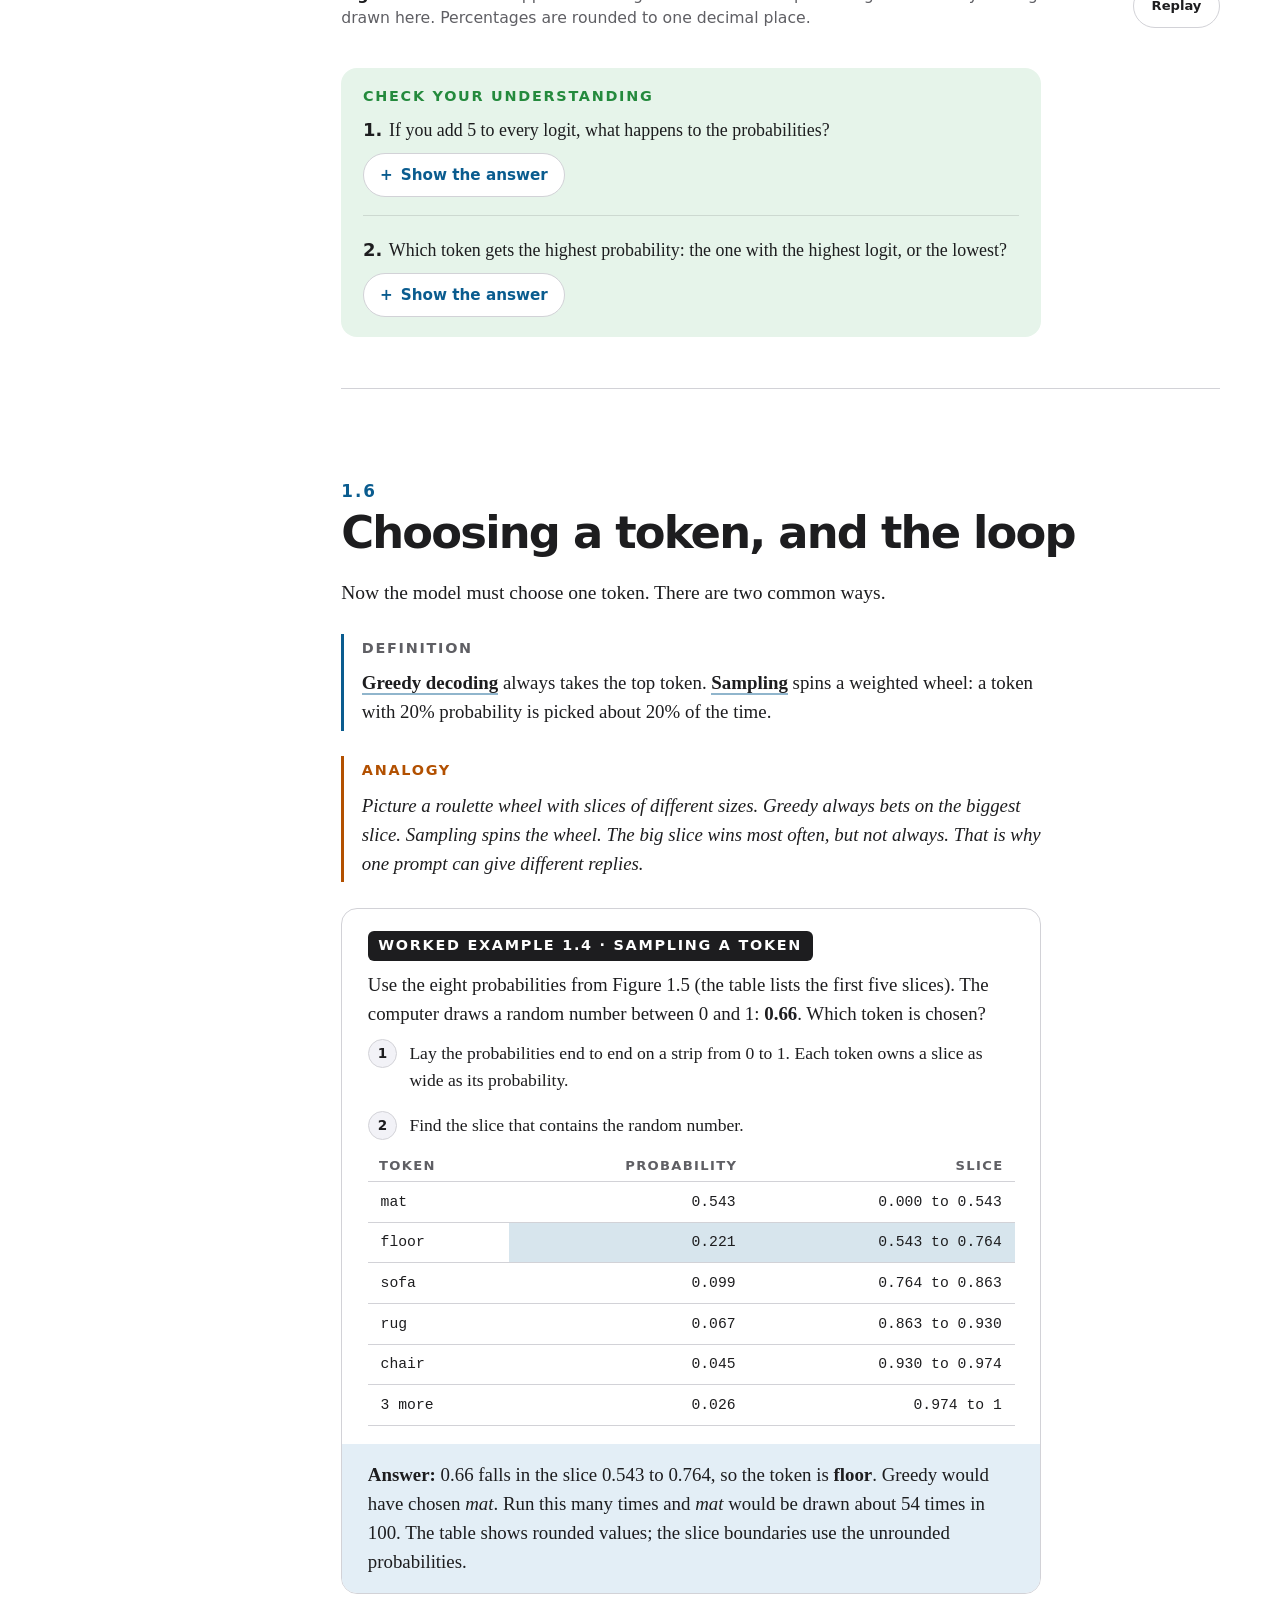
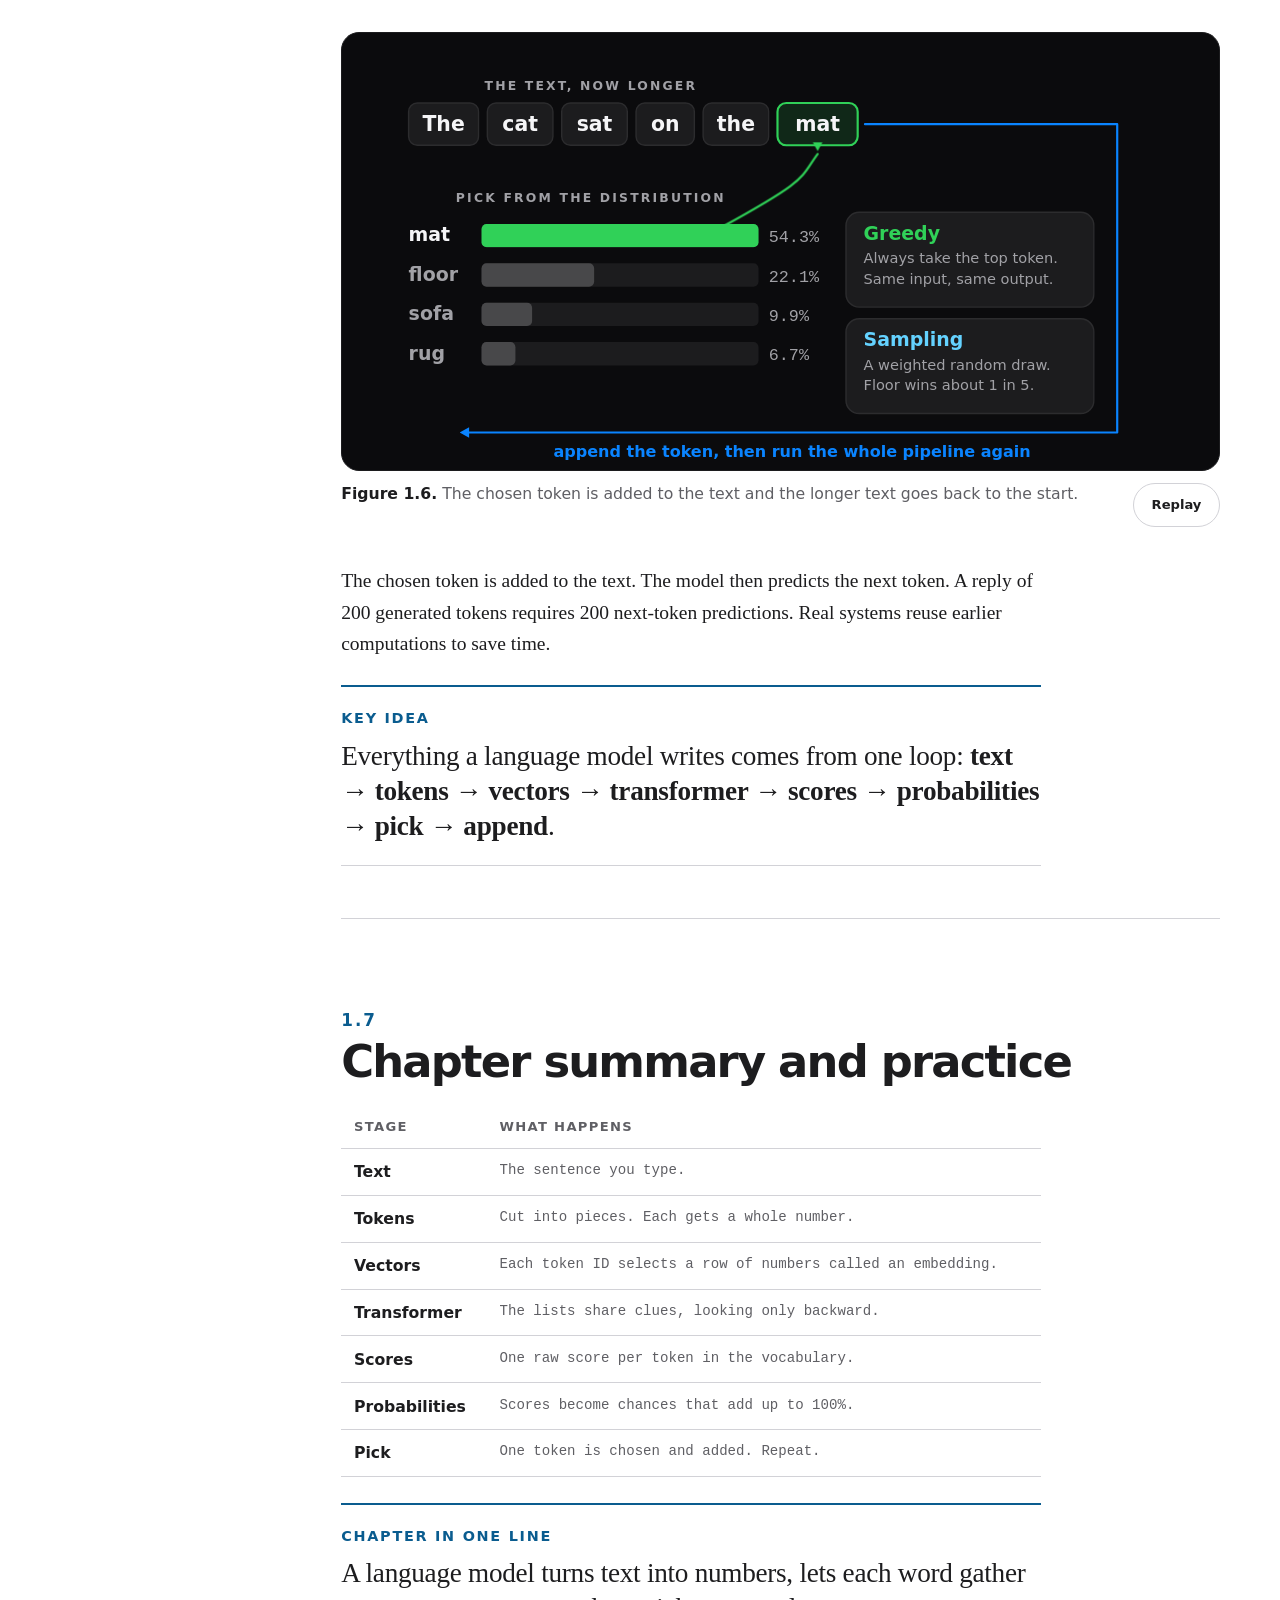
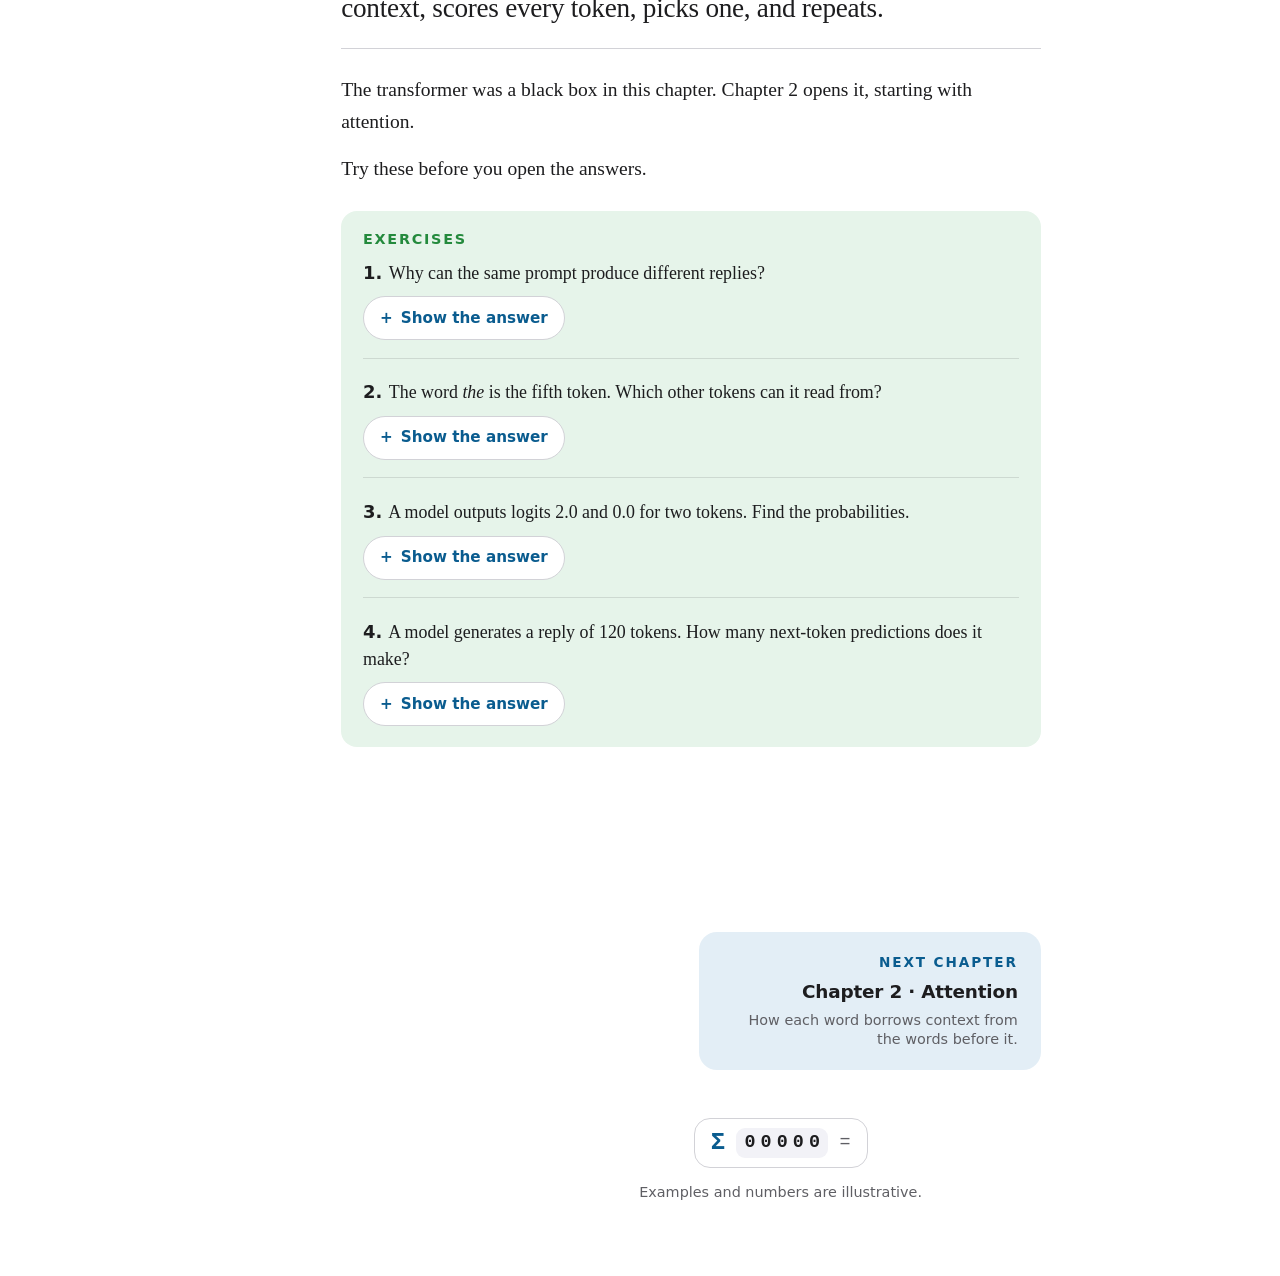
==== commit 52d07efc: "Add an Accessibility panel and a footer number cruncher - Accessibility button in every header: text" ====
--- a/chapter1.html
+++ b/chapter1.html
@@ -16,15 +16,16 @@
 <meta property="og:url" content="https://matthewschmidt1-lgtm.github.io/ai-mechanics/chapter1.html">
 <meta property="og:image" content="https://matthewschmidt1-lgtm.github.io/ai-mechanics/assets/og.png">
 <meta name="twitter:card" content="summary_large_image">
-<link rel="stylesheet" href="css/book.css?v=1.9">
+<link rel="stylesheet" href="css/book.css?v=2.1">
+<script src="js/prefs.js?v=2.1"></script>
 </head>
 <body>
 <div id="app"><noscript><p style="font:17px/1.5 -apple-system,Segoe UI,Roboto,sans-serif;max-width:34em;margin:4rem auto;padding:0 1.2rem">AI Mechanics needs JavaScript to show its chapters and figures. Please turn it on, or open this page in a different browser.</p></noscript></div>
 <script>window.__video=1; window.__story=0;</script>
-<script src="js/kit.js?v=1.9"></script>
-<script src="js/chapters.js?v=1.9"></script>
-<script src="js/ill1.js?v=1.9"></script>
-<script src="js/book.js?v=1.9"></script>
-<script src="js/chapter1.js?v=1.9"></script>
+<script src="js/kit.js?v=2.1"></script>
+<script src="js/chapters.js?v=2.1"></script>
+<script src="js/ill1.js?v=2.1"></script>
+<script src="js/book.js?v=2.1"></script>
+<script src="js/chapter1.js?v=2.1"></script>
 </body>
 </html>
--- a/css/book.css
+++ b/css/book.css
@@ -9,8 +9,8 @@
   --brand:#3aa0d8; --on-brand:#06202f; --good:#30d158; --warn:#ff9f0a; --tint:#0a2433; --tint2:#2b2108; --tint3:#0d2616; color-scheme:dark;}}
 :root[data-theme=dark]{--bg:#000; --bg2:#0a0a0c; --panel:#1c1c1e; --panel2:#2c2c2e; --ink:#f5f5f7; --muted:#a1a1a6; --line:#3a3a3c;--brand:#3aa0d8; --on-brand:#06202f; --good:#30d158; --warn:#ff9f0a; --tint:#0a2433; --tint2:#2b2108; --tint3:#0d2616; color-scheme:dark}
 *{box-sizing:border-box}
-html{scroll-behavior:smooth;scroll-padding-top:76px}
-body{margin:0;background:var(--bg);color:var(--ink);font-family:var(--sans);font-size:17px;line-height:1.5;-webkit-font-smoothing:antialiased}
+html{scroll-behavior:smooth;scroll-padding-top:calc(var(--hdr,57px) + 19px)}
+body{margin:0;background:var(--bg);color:var(--ink);font-family:var(--sans);font-size:1.0625rem;line-height:1.5;-webkit-font-smoothing:antialiased}
 h1,h2,h3,h4,p,ol,ul{margin:0}
 button{font:inherit;color:inherit}
 svg{display:block;max-width:100%}
@@ -32,7 +32,7 @@
 .meta b{color:var(--ink);font-weight:600}
 
 .layout{display:grid;grid-template-columns:230px minmax(0,1fr);gap:clamp(24px,4vw,64px);max-width:1240px;margin:0 auto;padding:0 clamp(18px,4vw,40px)}
-.toc{position:sticky;top:76px;align-self:start;padding:36px 0;font-size:.92rem}
+.toc{position:sticky;top:calc(var(--hdr,57px) + 19px);align-self:start;padding:36px 0;font-size:.92rem}
 .toc h4{font-size:.72rem;letter-spacing:.14em;text-transform:uppercase;color:var(--muted);font-weight:600;margin-bottom:.8rem}
 .toc a{display:block;padding:.45rem .8rem;margin-left:-.8rem;border-left:2px solid transparent;color:var(--muted);text-decoration:none;line-height:1.3}
 .toc a:hover{color:var(--ink)}
@@ -178,7 +178,7 @@
 .toc a.done span::after{content:"  \2713";color:var(--good)}
 .toc .count{margin-top:1rem;font-size:.78rem;color:var(--muted)}
 @media (max-width:860px){
-  .toc{display:flex;position:sticky;top:57px;z-index:30;gap:.4rem;overflow-x:auto;padding:.55rem 0;margin:0 calc(-1 * clamp(18px,4vw,40px));padding-left:clamp(18px,4vw,40px);background:var(--bg);border-bottom:1px solid var(--line);align-self:auto}
+  .toc{display:flex;position:sticky;top:var(--hdr,57px);z-index:30;gap:.4rem;overflow-x:auto;padding:.55rem 0;margin:0 calc(-1 * clamp(18px,4vw,40px));padding-left:clamp(18px,4vw,40px);background:var(--bg);border-bottom:1px solid var(--line);align-self:auto}
   .toc h4,.toc .count{display:none}
   .toc a{flex:none;margin:0;border:1px solid var(--line);border-radius:980px;padding:.3rem .8rem;white-space:nowrap}
   .toc a span{display:inline;margin-right:.35rem}
@@ -298,3 +298,65 @@
 /* two-column glossary tables read left to right */
 table.calc.text th,table.calc.text td{text-align:left}
 table.calc.text td:first-child{white-space:nowrap;font-weight:600}
+
+/* ---- accessibility panel ---- */
+.a11y{position:relative}
+.a11y-btn{display:inline-flex;align-items:center;gap:.5rem;min-height:44px;padding:.3rem .95rem .3rem .75rem;border:1px solid var(--line);border-radius:980px;background:transparent;color:var(--ink);font:600 .88rem var(--sans);cursor:pointer}
+.a11y-btn:hover,.a11y-btn[aria-expanded=true]{border-color:var(--brand);color:var(--brand)}
+.a11y-panel{position:absolute;right:0;top:calc(100% + 10px);width:330px;background:var(--panel);border:1px solid var(--line);border-radius:16px;box-shadow:0 18px 50px rgba(0,0,0,.25);padding:1rem 1.1rem;z-index:70;font-family:var(--sans)}
+.a11y-panel[hidden]{display:none}
+.a11y-row{display:flex;align-items:center;justify-content:space-between;gap:1rem;margin-bottom:.9rem}
+.a11y-lab{font-size:.78rem;font-weight:700;letter-spacing:.1em;text-transform:uppercase;color:var(--muted)}
+.a11y-sizebox{display:flex;align-items:center;gap:.4rem}
+.a11y-step{min-width:44px;min-height:44px;border:1px solid var(--line);border-radius:12px;background:var(--bg2);color:var(--ink);font:700 1rem var(--sans);cursor:pointer}
+.a11y-step:disabled{opacity:.35;cursor:default}
+.a11y-size-out{min-width:3.8em;text-align:center;font:.9rem var(--mono)}
+.a11y-seg{display:inline-flex;border:1px solid var(--line);border-radius:12px;overflow:hidden}
+.a11y-seg button{min-height:44px;padding:0 .85rem;border:0;background:transparent;color:var(--ink);font:600 .92rem var(--sans);cursor:pointer}
+.a11y-seg button[aria-pressed=true]{background:var(--brand);color:var(--on-brand)}
+.a11y-sw{display:flex;align-items:center;gap:.8rem;min-height:44px;margin-bottom:.3rem;font-weight:600;cursor:pointer}
+.a11y-sw input{width:48px;height:28px;-webkit-appearance:none;appearance:none;border-radius:14px;background:var(--panel2);border:1px solid var(--line);position:relative;cursor:pointer;flex:none;margin:0;transition:background .2s}
+.a11y-sw input::after{content:"";position:absolute;top:3px;left:3px;width:20px;height:20px;border-radius:50%;background:var(--ink);transition:transform .2s}
+.a11y-sw input:checked{background:var(--brand)}
+.a11y-sw input:checked::after{transform:translateX(20px);background:var(--on-brand)}
+.a11y-reset{width:100%;min-height:44px;margin-top:.5rem;border:1px solid var(--line);border-radius:12px;background:transparent;color:var(--muted);font:600 .92rem var(--sans);cursor:pointer}
+.a11y-panel button:focus-visible,.a11y-sw input:focus-visible,.a11y-btn:focus-visible{outline:2px solid var(--brand);outline-offset:2px}
+@media (max-width:900px){.a11y-txt{display:none}.a11y-btn{padding:.3rem .65rem}}
+@media (max-width:620px){.a11y{position:static;margin-left:auto}.a11y-panel{position:fixed;left:12px;right:12px;top:calc(var(--hdr,57px) + 8px);width:auto}}
+
+/* ---- high contrast ---- */
+:root[data-contrast=high]{--bg:#fff;--bg2:#fff;--panel:#fff;--panel2:#e8e8e8;--ink:#000;--muted:#262626;--line:#000;--brand:#00406b;--on-brand:#fff;--good:#00601f;--warn:#7a3300;--tint:#fff;--tint2:#fff;--tint3:#fff}
+@media (prefers-color-scheme: dark){:root[data-contrast=high]:not([data-theme=light]){--bg:#000;--bg2:#000;--panel:#000;--panel2:#1c1c1c;--ink:#fff;--muted:#ededed;--line:#fff;--brand:#80d2ff;--on-brand:#000;--good:#66ff99;--warn:#ffc25c;--tint:#000;--tint2:#000;--tint3:#000}}
+:root[data-contrast=high][data-theme=dark]{--bg:#000;--bg2:#000;--panel:#000;--panel2:#1c1c1c;--ink:#fff;--muted:#ededed;--line:#fff;--brand:#80d2ff;--on-brand:#000;--good:#66ff99;--warn:#ffc25c;--tint:#000;--tint2:#000;--tint3:#000}
+:root[data-contrast=high] a{text-decoration:underline}
+:root[data-contrast=high] .box,:root[data-contrast=high] .widget,:root[data-contrast=high] a.cc,:root[data-contrast=high] .chnav a{border:2px solid var(--ink)}
+:root[data-contrast=high] .box.def,:root[data-contrast=high] .box.analogy,:root[data-contrast=high] .box.note,:root[data-contrast=high] .box.ref{border:0;border-left:5px solid var(--ink)}
+:root[data-contrast=high] .box.key{border-top:3px solid var(--ink);border-bottom:2px solid var(--ink)}
+:root[data-contrast=high] .fig-art{border:2px solid var(--ink)}
+:root[data-contrast=high] .chapter-hero,:root[data-contrast=high] .home-hero{background:var(--bg);border-bottom:2px solid var(--ink)}
+:root[data-contrast=high] table.calc td,:root[data-contrast=high] table.calc th{border-bottom:1px solid var(--ink)}
+:root[data-contrast=high] .top{border-bottom:2px solid var(--ink)}
+:root[data-contrast=high] *:focus-visible{outline:3px solid var(--brand);outline-offset:3px}
+:root[data-contrast=high] .toc a.on{background:var(--ink);color:var(--bg);border-left-color:var(--ink)}
+:root[data-contrast=high] .toc a.on span{color:var(--bg)}
+
+/* ---- reduce motion (the reader's choice, on top of the system setting) ---- */
+:root[data-motion=reduce] *,:root[data-motion=reduce] *::before,:root[data-motion=reduce] *::after{animation-duration:.01ms!important;animation-delay:0s!important;animation-iteration-count:1!important;transition-duration:.01ms!important;scroll-behavior:auto!important}
+:root[data-motion=reduce] .rise{opacity:1}
+:root[data-motion=reduce] .cruncher .strip{animation:none}
+
+/* ---- the footer number cruncher ---- */
+.foot{display:flex;flex-direction:column;align-items:center;gap:.9rem}
+.foot p{margin:0}
+.cruncher{display:inline-flex;align-items:center;gap:.7rem;padding:.55rem 1rem;border:1px solid var(--line);border-radius:16px;background:var(--panel);font-family:var(--mono);font-size:1.15rem;color:var(--ink)}
+.cr-sigma{color:var(--brand);font-weight:700;font-size:1.3em;line-height:1}
+.cr-eq{color:var(--muted)}
+.cr-wheels{display:inline-flex;gap:.18rem;padding:.2rem .45rem;border-radius:9px;background:var(--panel2)}
+.cruncher .wheel{display:block;height:1.3em;line-height:1.3em;overflow:hidden;width:.72em;text-align:center;font-weight:700}
+.cruncher .strip{display:flex;flex-direction:column;animation:crunch var(--d,1.4s) steps(10,end) infinite}
+.cruncher .strip span{display:block;height:1.3em}
+@keyframes crunch{to{transform:translateY(-13em)}}
+@media (prefers-reduced-motion: reduce){.cruncher .strip{animation:none}}
+.a11y-panel{width:min(23rem,calc(100vw - 24px))}
+.a11y-row{flex-wrap:wrap}
+.a11y-seg button{padding:0 .75rem}
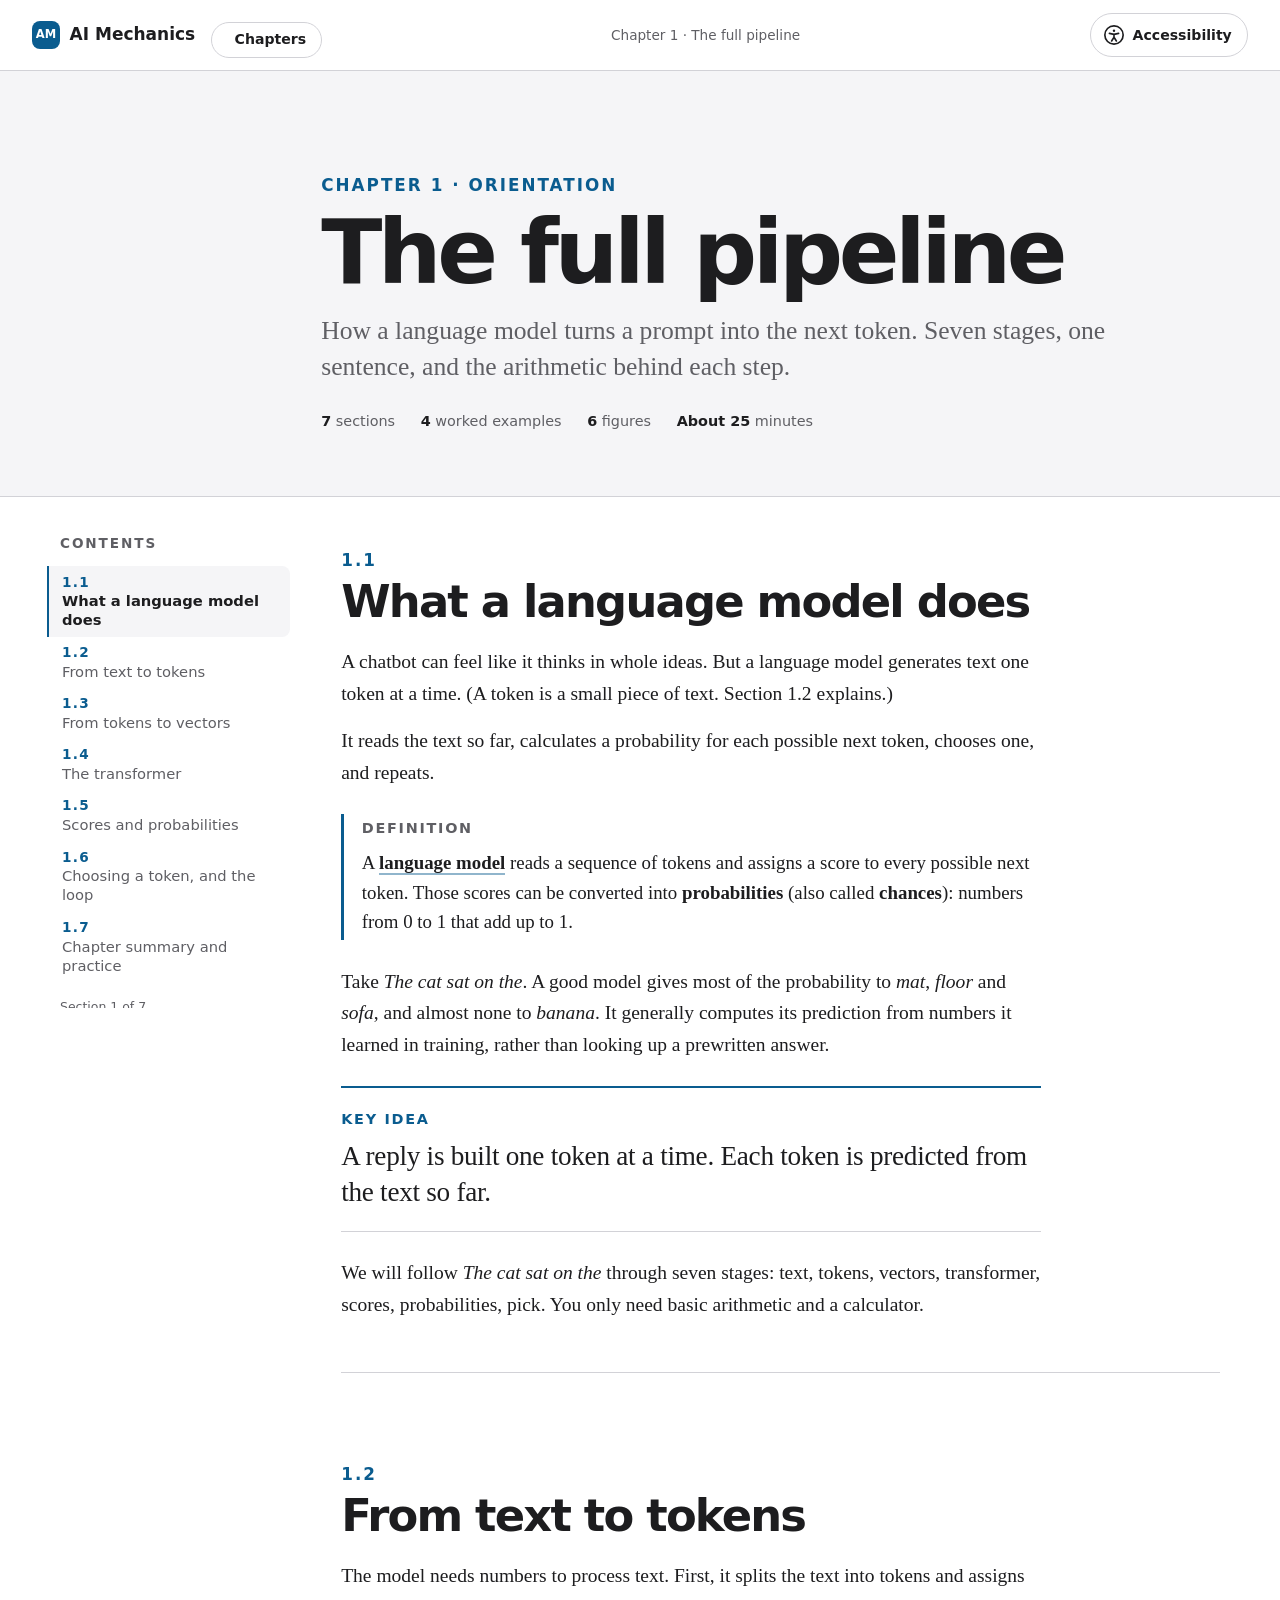
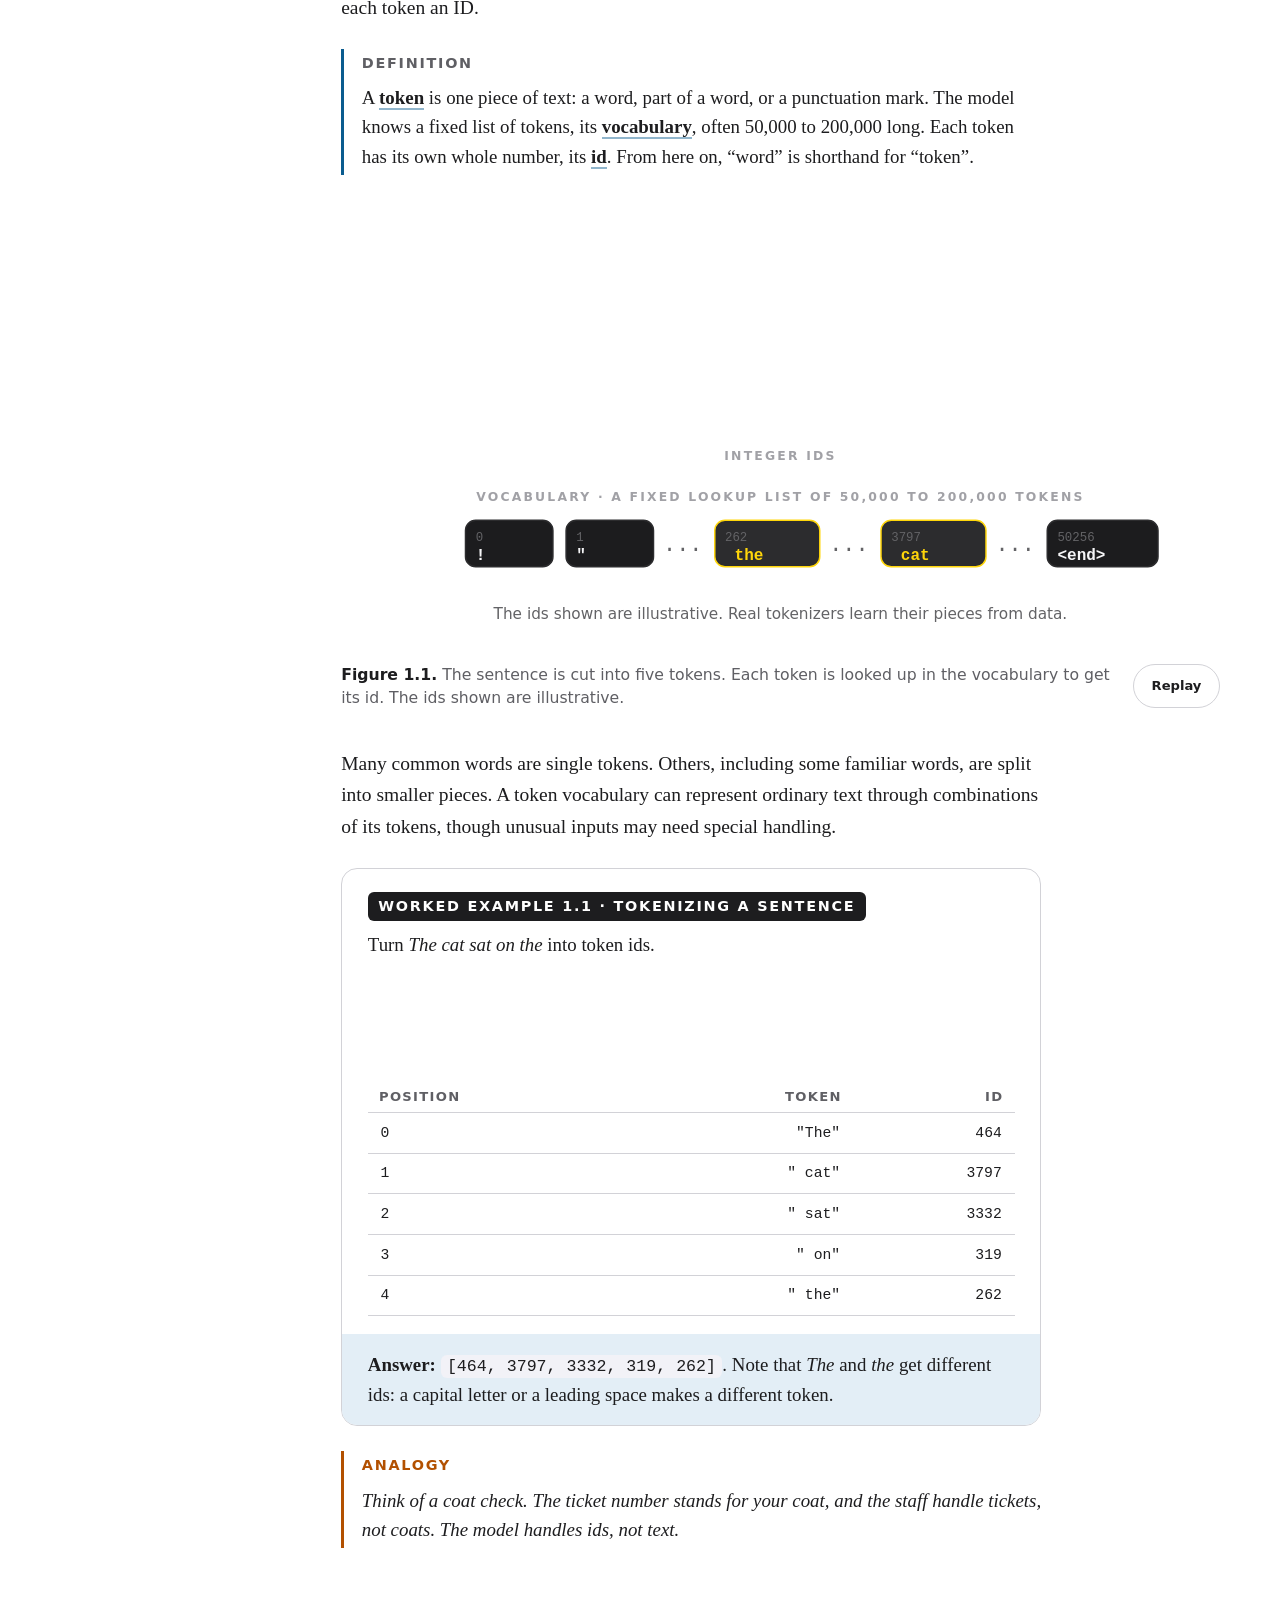
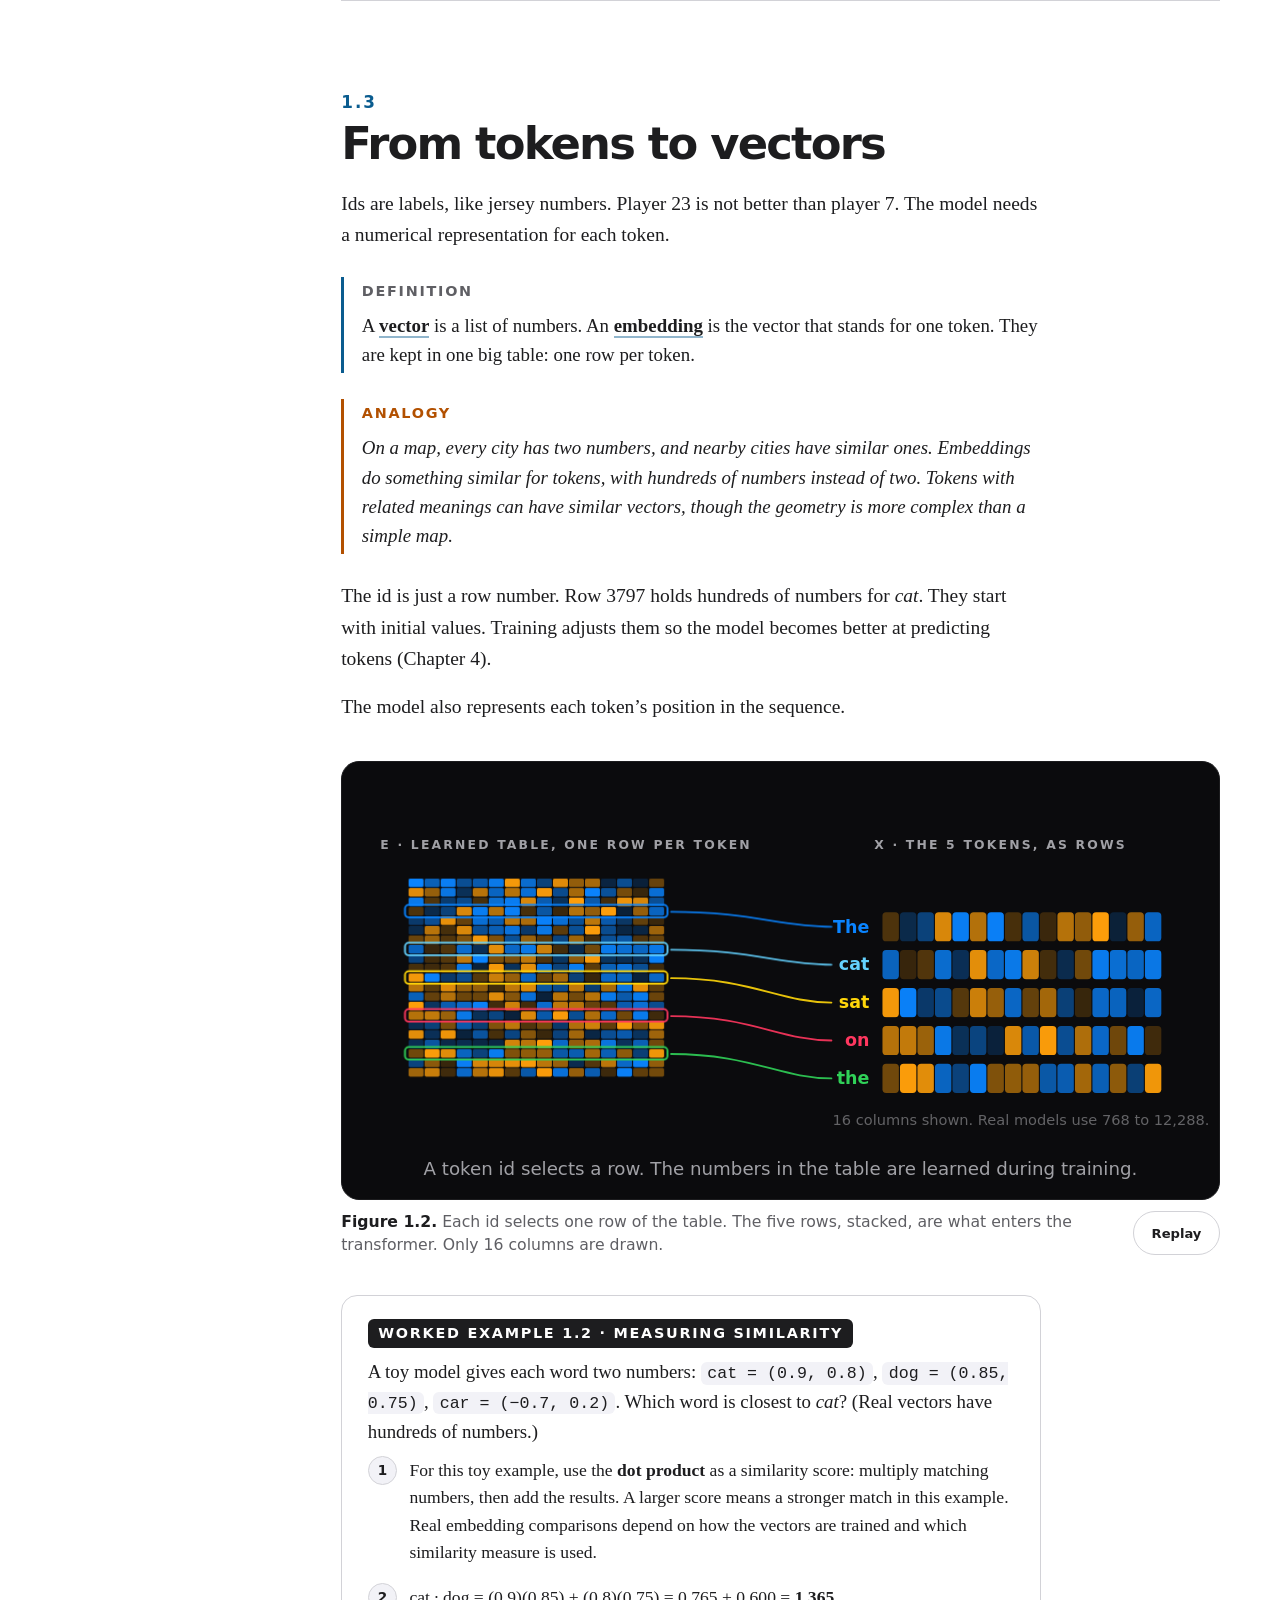
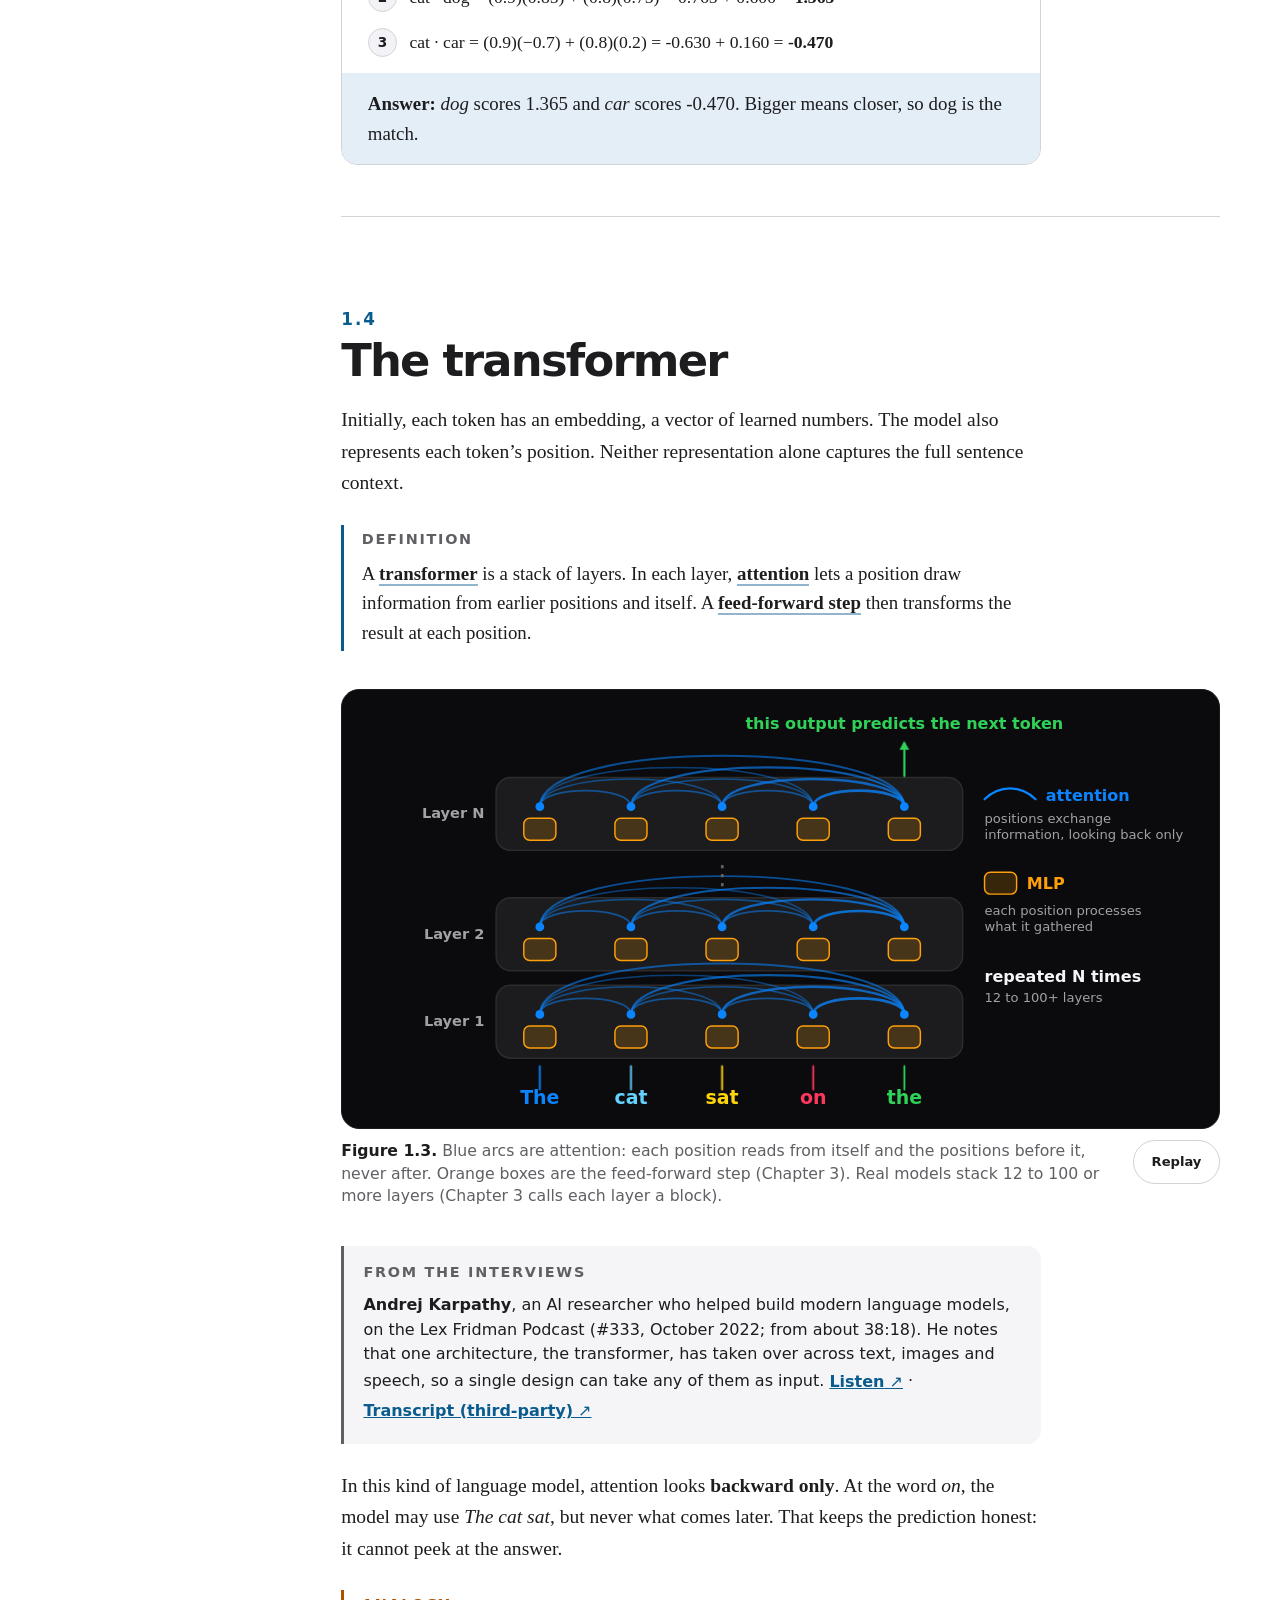
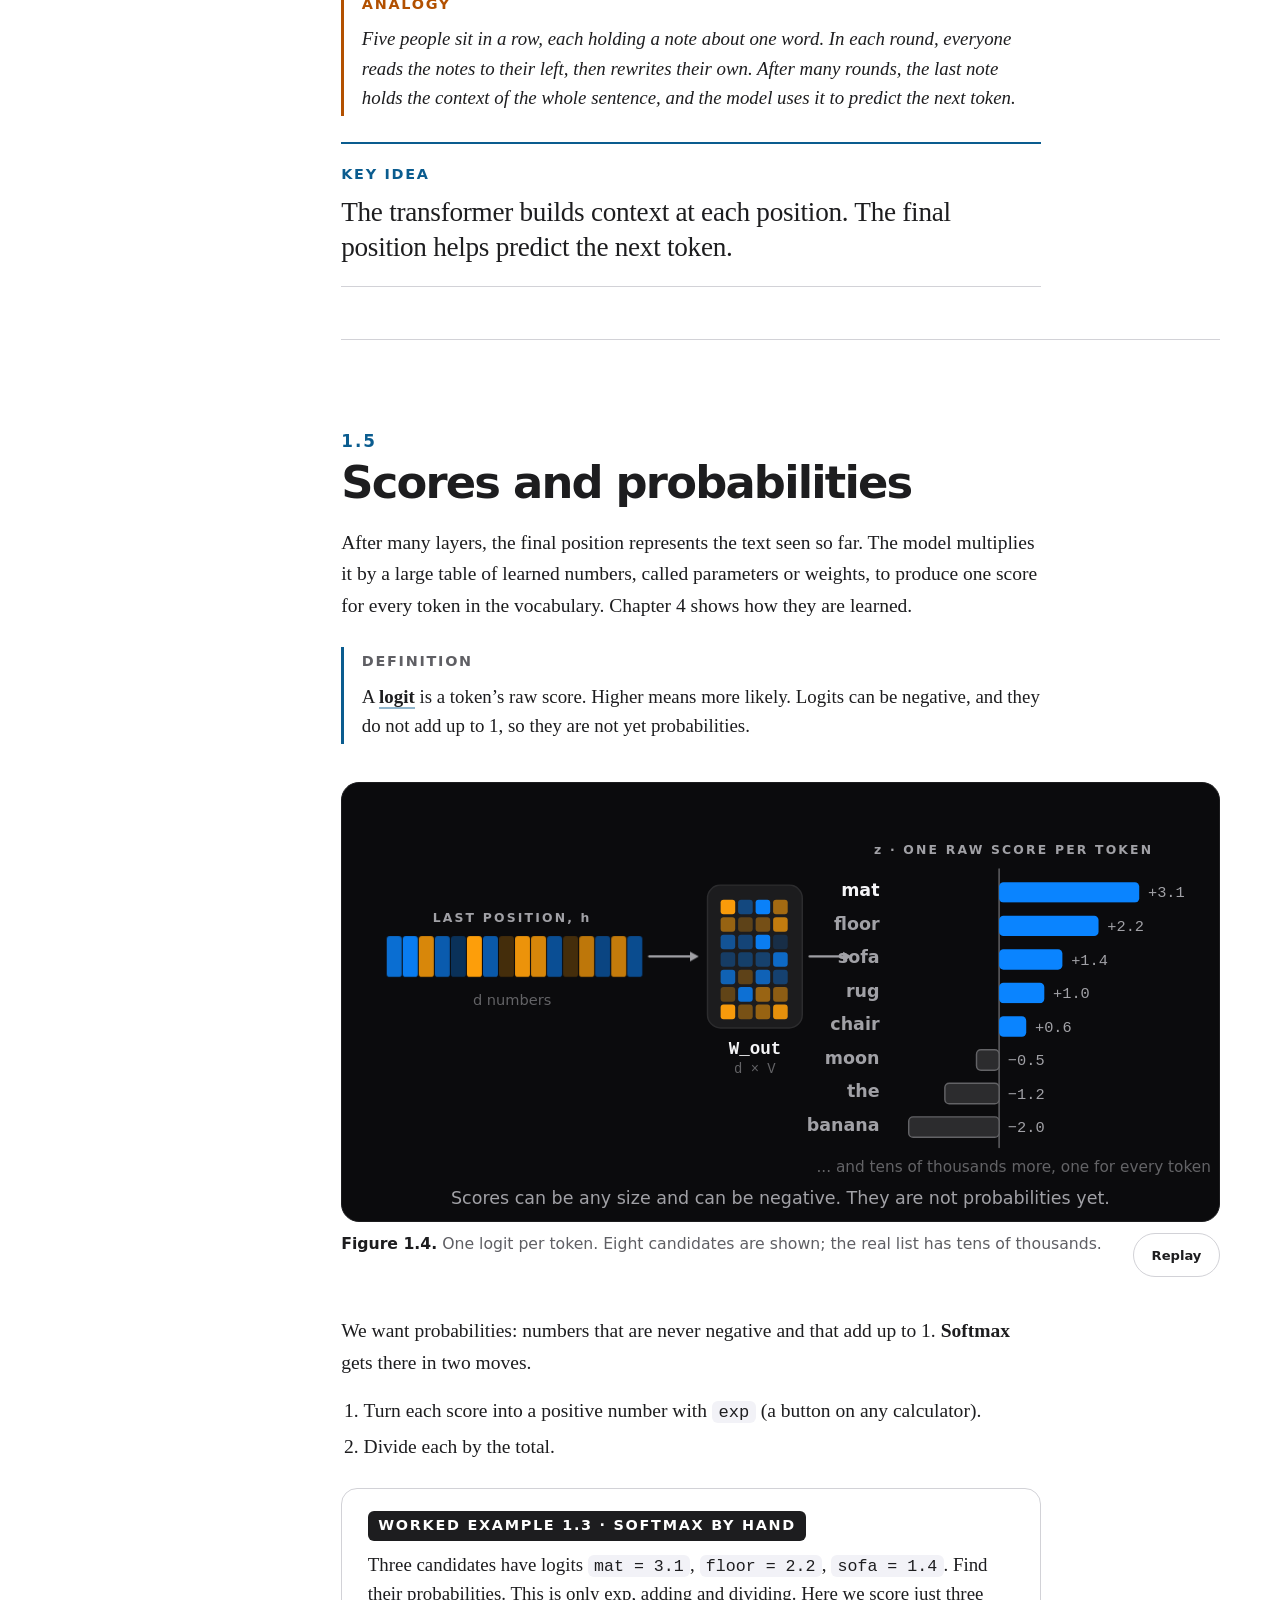
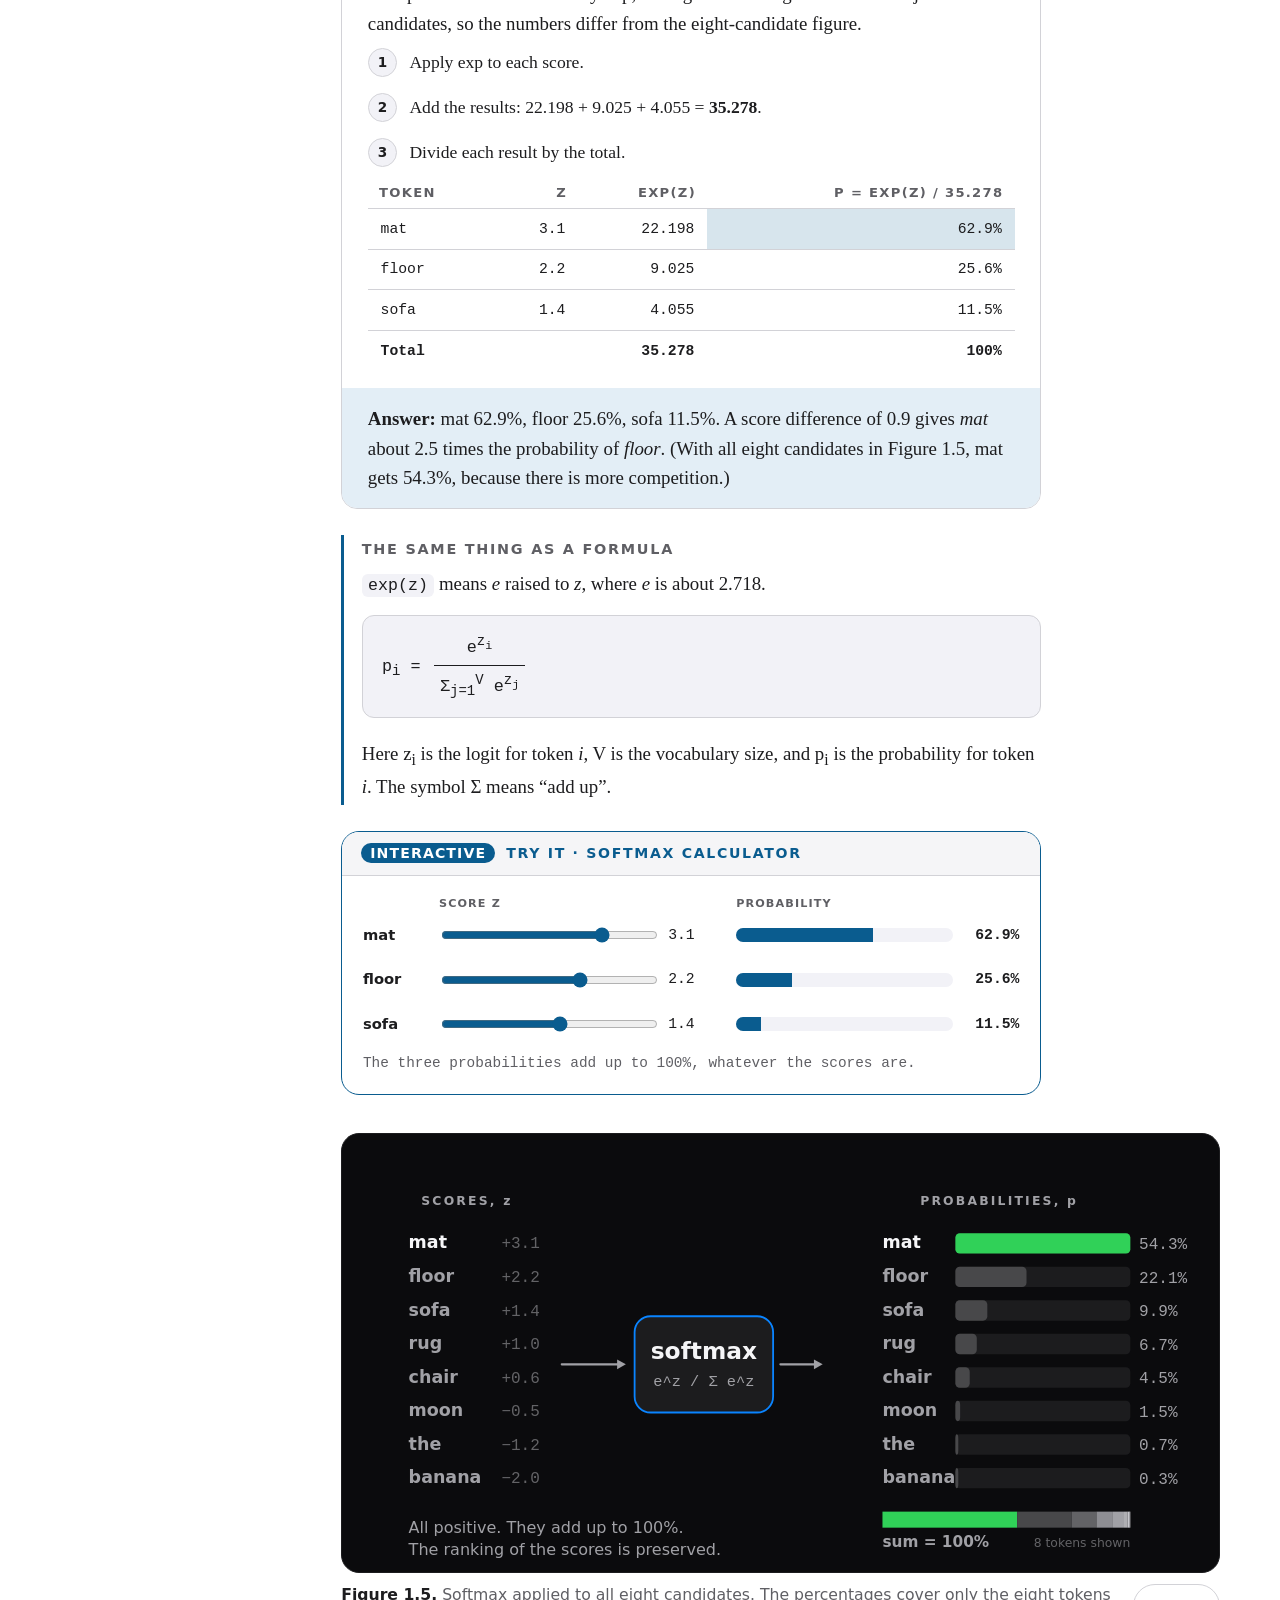
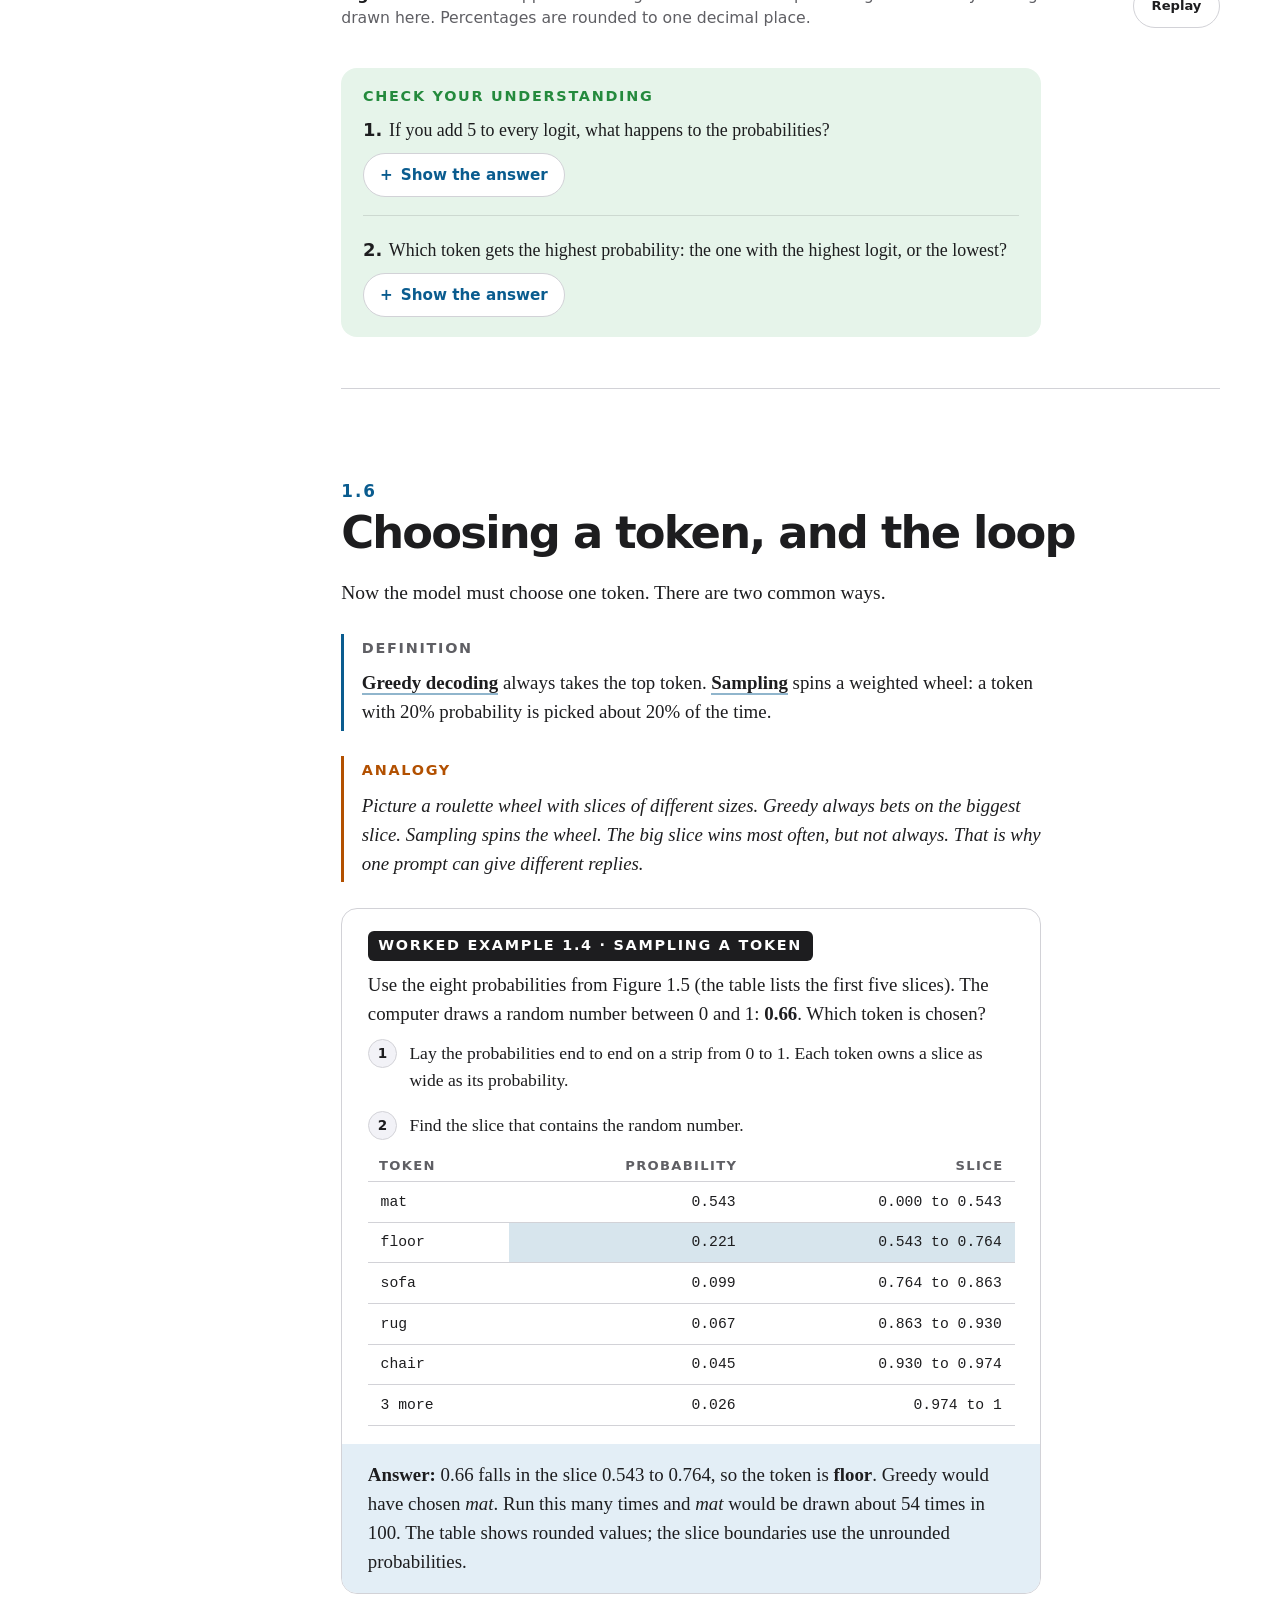
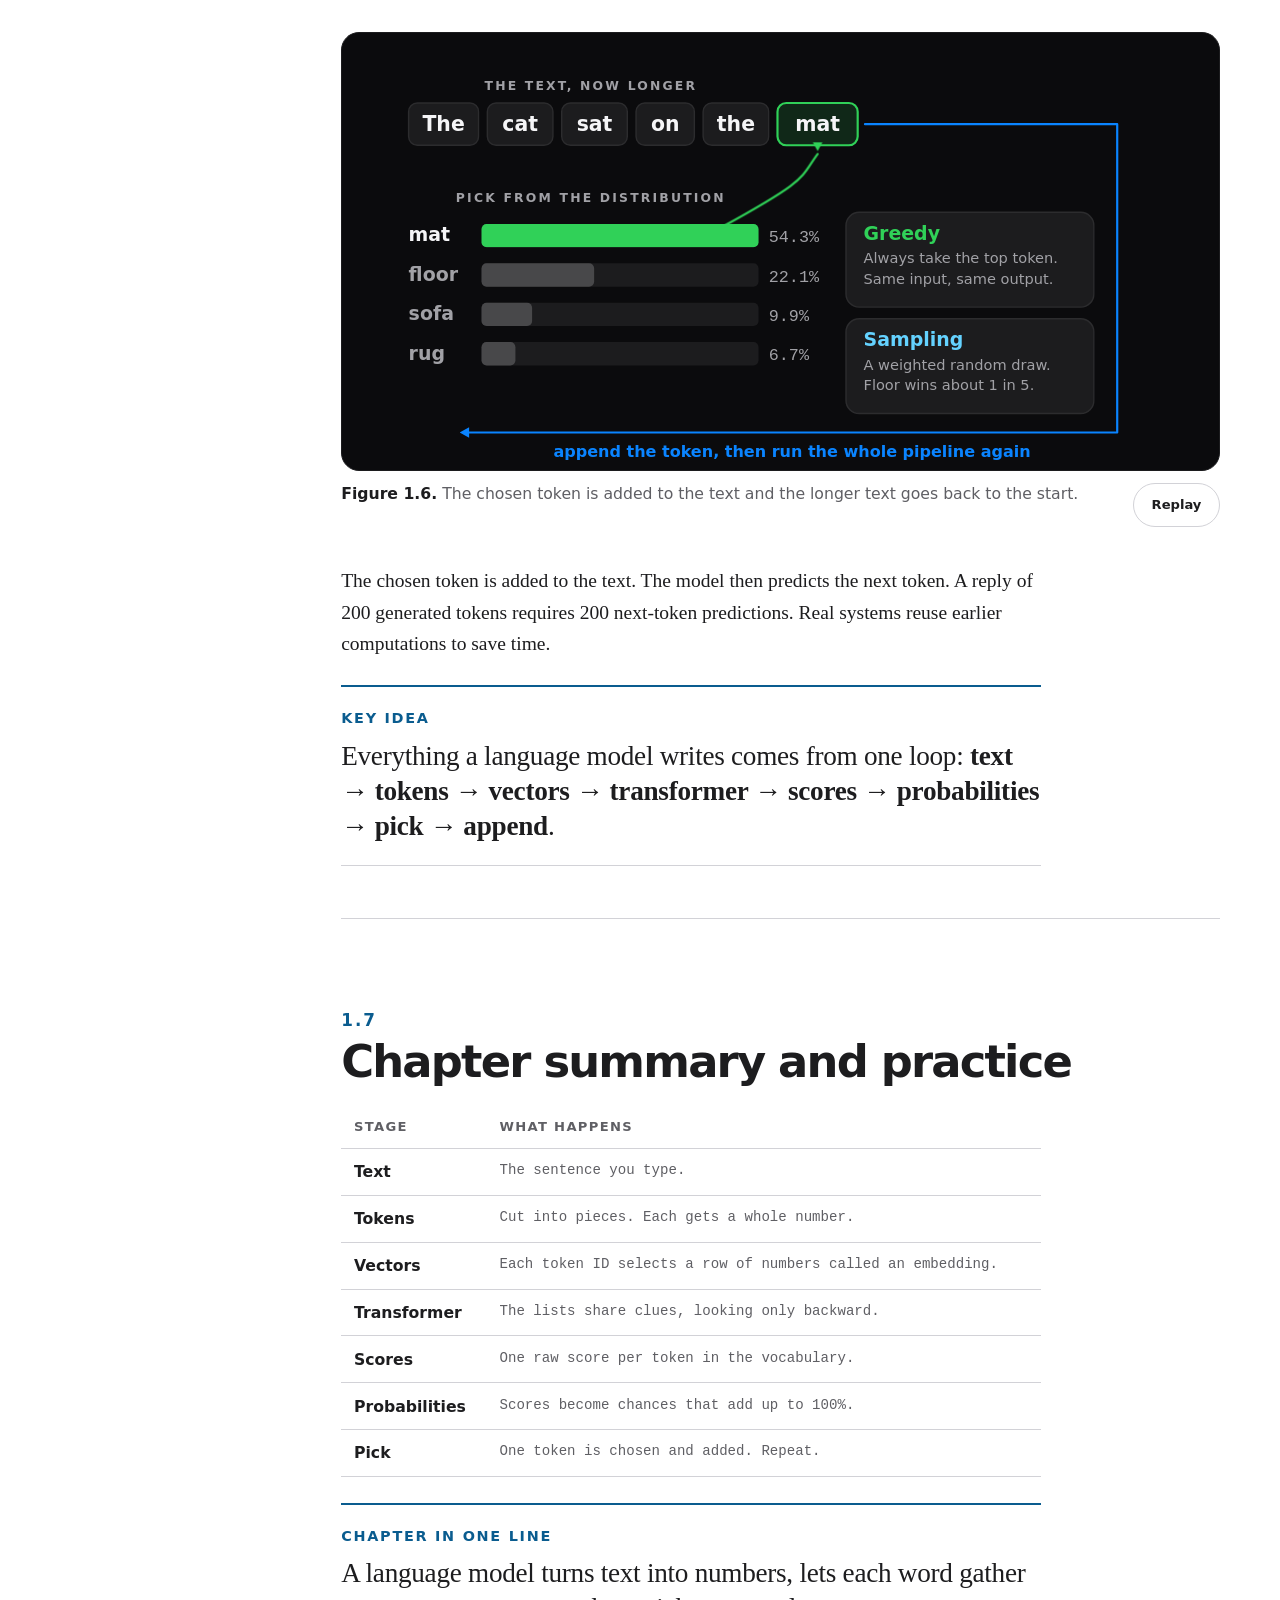
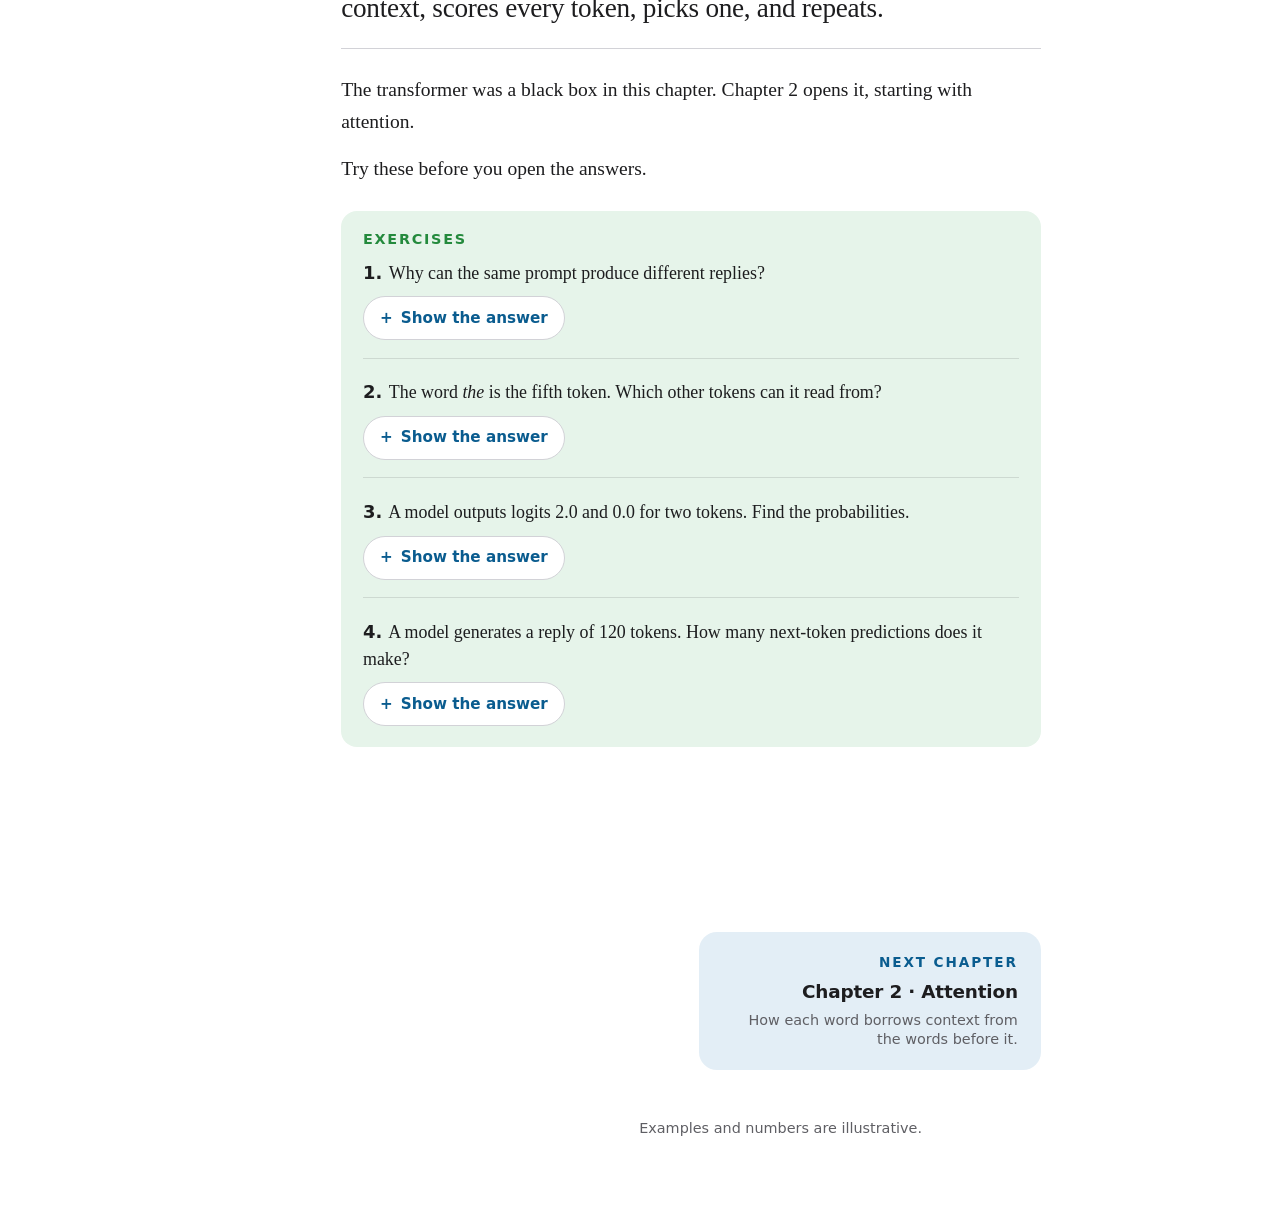
==== commit 42000850: "Remove the footer number cruncher Co-Authored-By: Claude Sonnet 5.5 <noreply@anthropic.com>" ====
--- a/chapter1.html
+++ b/chapter1.html
@@ -16,16 +16,16 @@
 <meta property="og:url" content="https://matthewschmidt1-lgtm.github.io/ai-mechanics/chapter1.html">
 <meta property="og:image" content="https://matthewschmidt1-lgtm.github.io/ai-mechanics/assets/og.png">
 <meta name="twitter:card" content="summary_large_image">
-<link rel="stylesheet" href="css/book.css?v=2.1">
-<script src="js/prefs.js?v=2.1"></script>
+<link rel="stylesheet" href="css/book.css?v=2.2">
+<script src="js/prefs.js?v=2.2"></script>
 </head>
 <body>
 <div id="app"><noscript><p style="font:17px/1.5 -apple-system,Segoe UI,Roboto,sans-serif;max-width:34em;margin:4rem auto;padding:0 1.2rem">AI Mechanics needs JavaScript to show its chapters and figures. Please turn it on, or open this page in a different browser.</p></noscript></div>
 <script>window.__video=1; window.__story=0;</script>
-<script src="js/kit.js?v=2.1"></script>
-<script src="js/chapters.js?v=2.1"></script>
-<script src="js/ill1.js?v=2.1"></script>
-<script src="js/book.js?v=2.1"></script>
-<script src="js/chapter1.js?v=2.1"></script>
+<script src="js/kit.js?v=2.2"></script>
+<script src="js/chapters.js?v=2.2"></script>
+<script src="js/ill1.js?v=2.2"></script>
+<script src="js/book.js?v=2.2"></script>
+<script src="js/chapter1.js?v=2.2"></script>
 </body>
 </html>
--- a/css/book.css
+++ b/css/book.css
@@ -343,20 +343,10 @@
 /* ---- reduce motion (the reader's choice, on top of the system setting) ---- */
 :root[data-motion=reduce] *,:root[data-motion=reduce] *::before,:root[data-motion=reduce] *::after{animation-duration:.01ms!important;animation-delay:0s!important;animation-iteration-count:1!important;transition-duration:.01ms!important;scroll-behavior:auto!important}
 :root[data-motion=reduce] .rise{opacity:1}
-:root[data-motion=reduce] .cruncher .strip{animation:none}
 
 /* ---- the footer number cruncher ---- */
 .foot{display:flex;flex-direction:column;align-items:center;gap:.9rem}
 .foot p{margin:0}
-.cruncher{display:inline-flex;align-items:center;gap:.7rem;padding:.55rem 1rem;border:1px solid var(--line);border-radius:16px;background:var(--panel);font-family:var(--mono);font-size:1.15rem;color:var(--ink)}
-.cr-sigma{color:var(--brand);font-weight:700;font-size:1.3em;line-height:1}
-.cr-eq{color:var(--muted)}
-.cr-wheels{display:inline-flex;gap:.18rem;padding:.2rem .45rem;border-radius:9px;background:var(--panel2)}
-.cruncher .wheel{display:block;height:1.3em;line-height:1.3em;overflow:hidden;width:.72em;text-align:center;font-weight:700}
-.cruncher .strip{display:flex;flex-direction:column;animation:crunch var(--d,1.4s) steps(10,end) infinite}
-.cruncher .strip span{display:block;height:1.3em}
-@keyframes crunch{to{transform:translateY(-13em)}}
-@media (prefers-reduced-motion: reduce){.cruncher .strip{animation:none}}
 .a11y-panel{width:min(23rem,calc(100vw - 24px))}
 .a11y-row{flex-wrap:wrap}
 .a11y-seg button{padding:0 .75rem}
